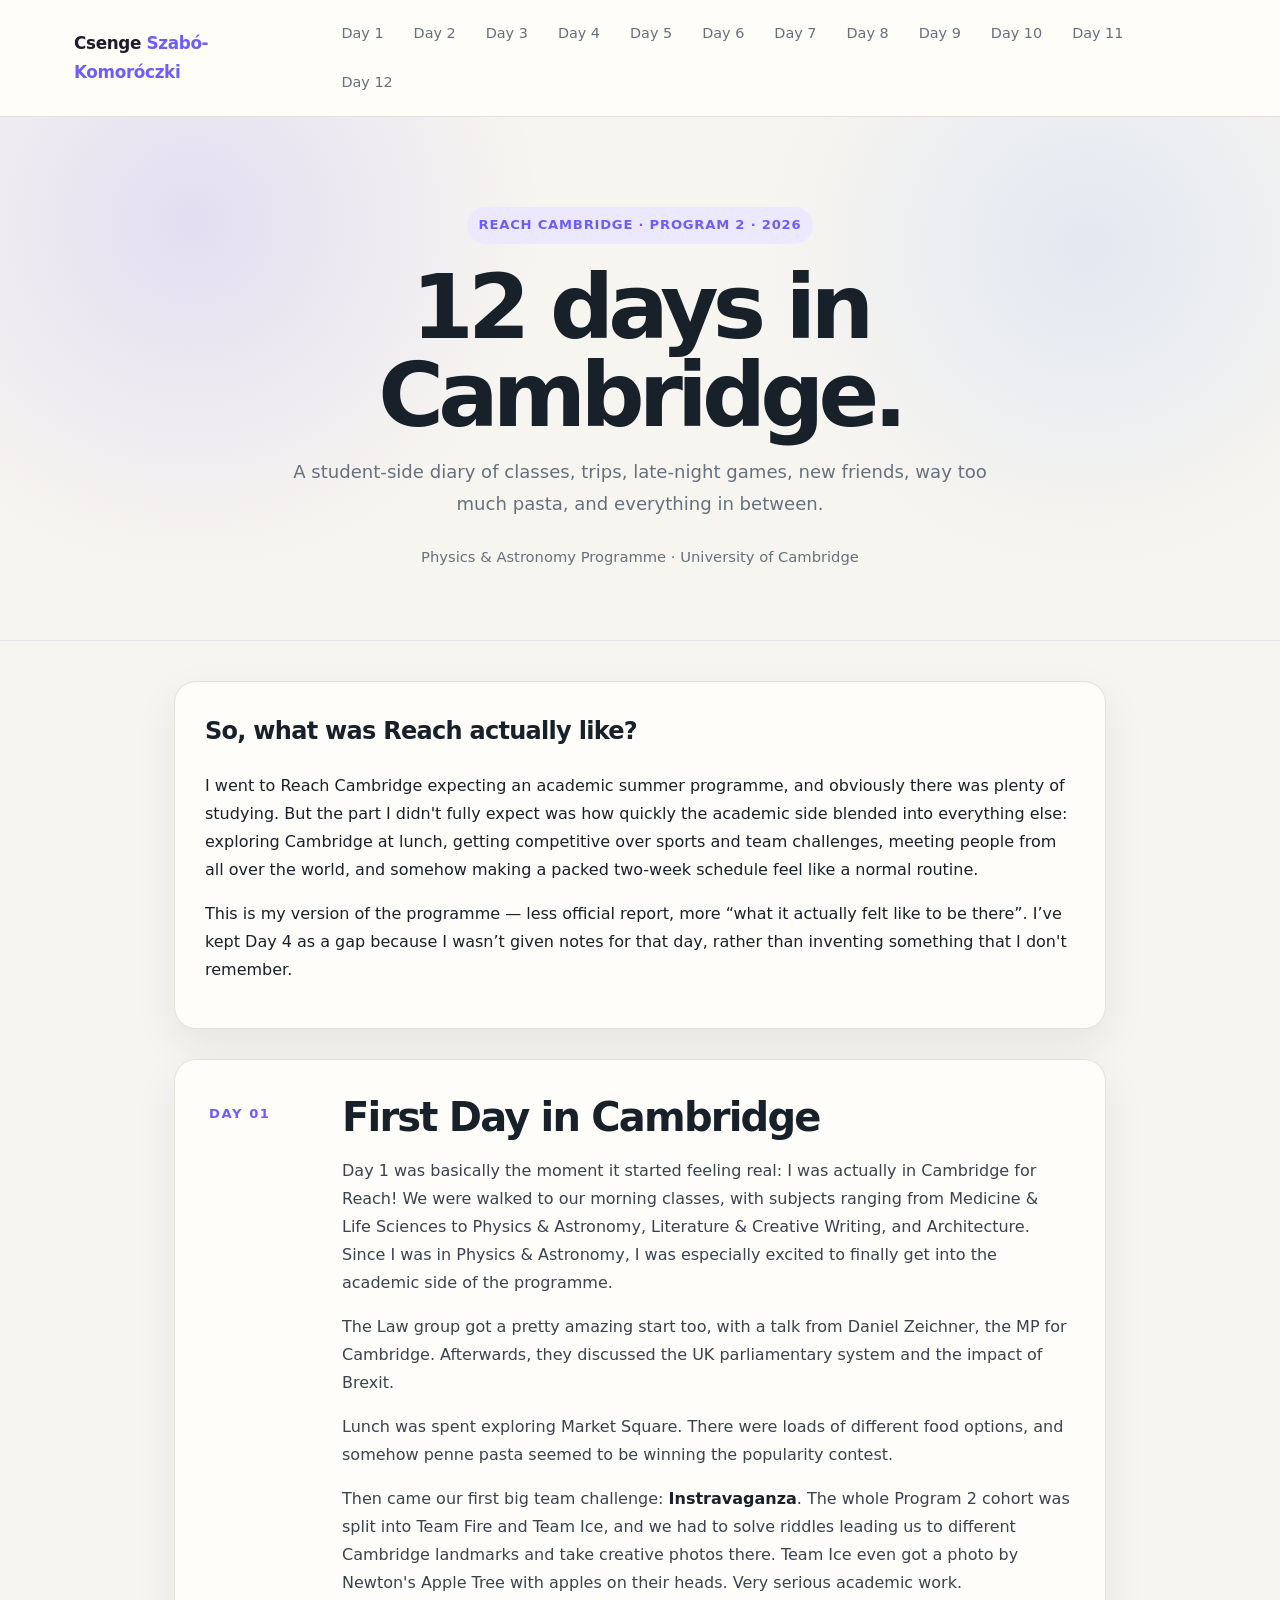
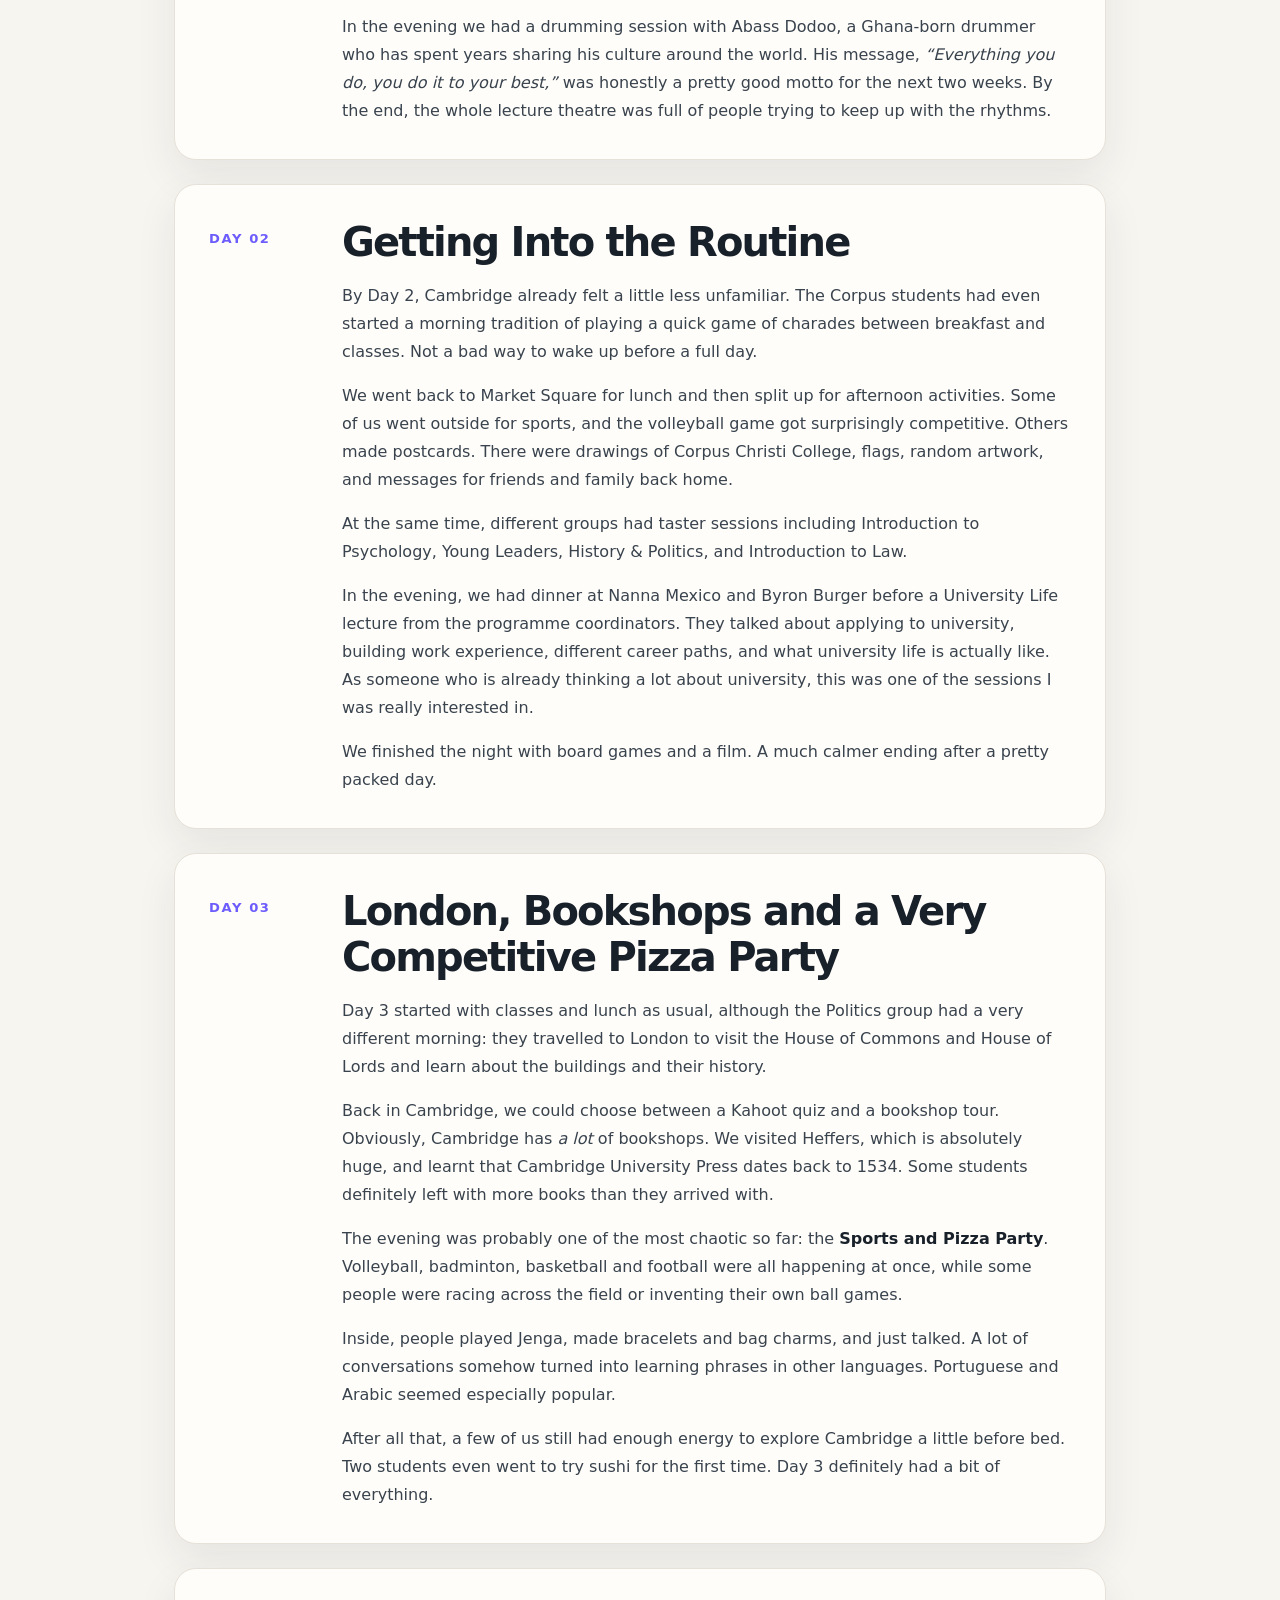
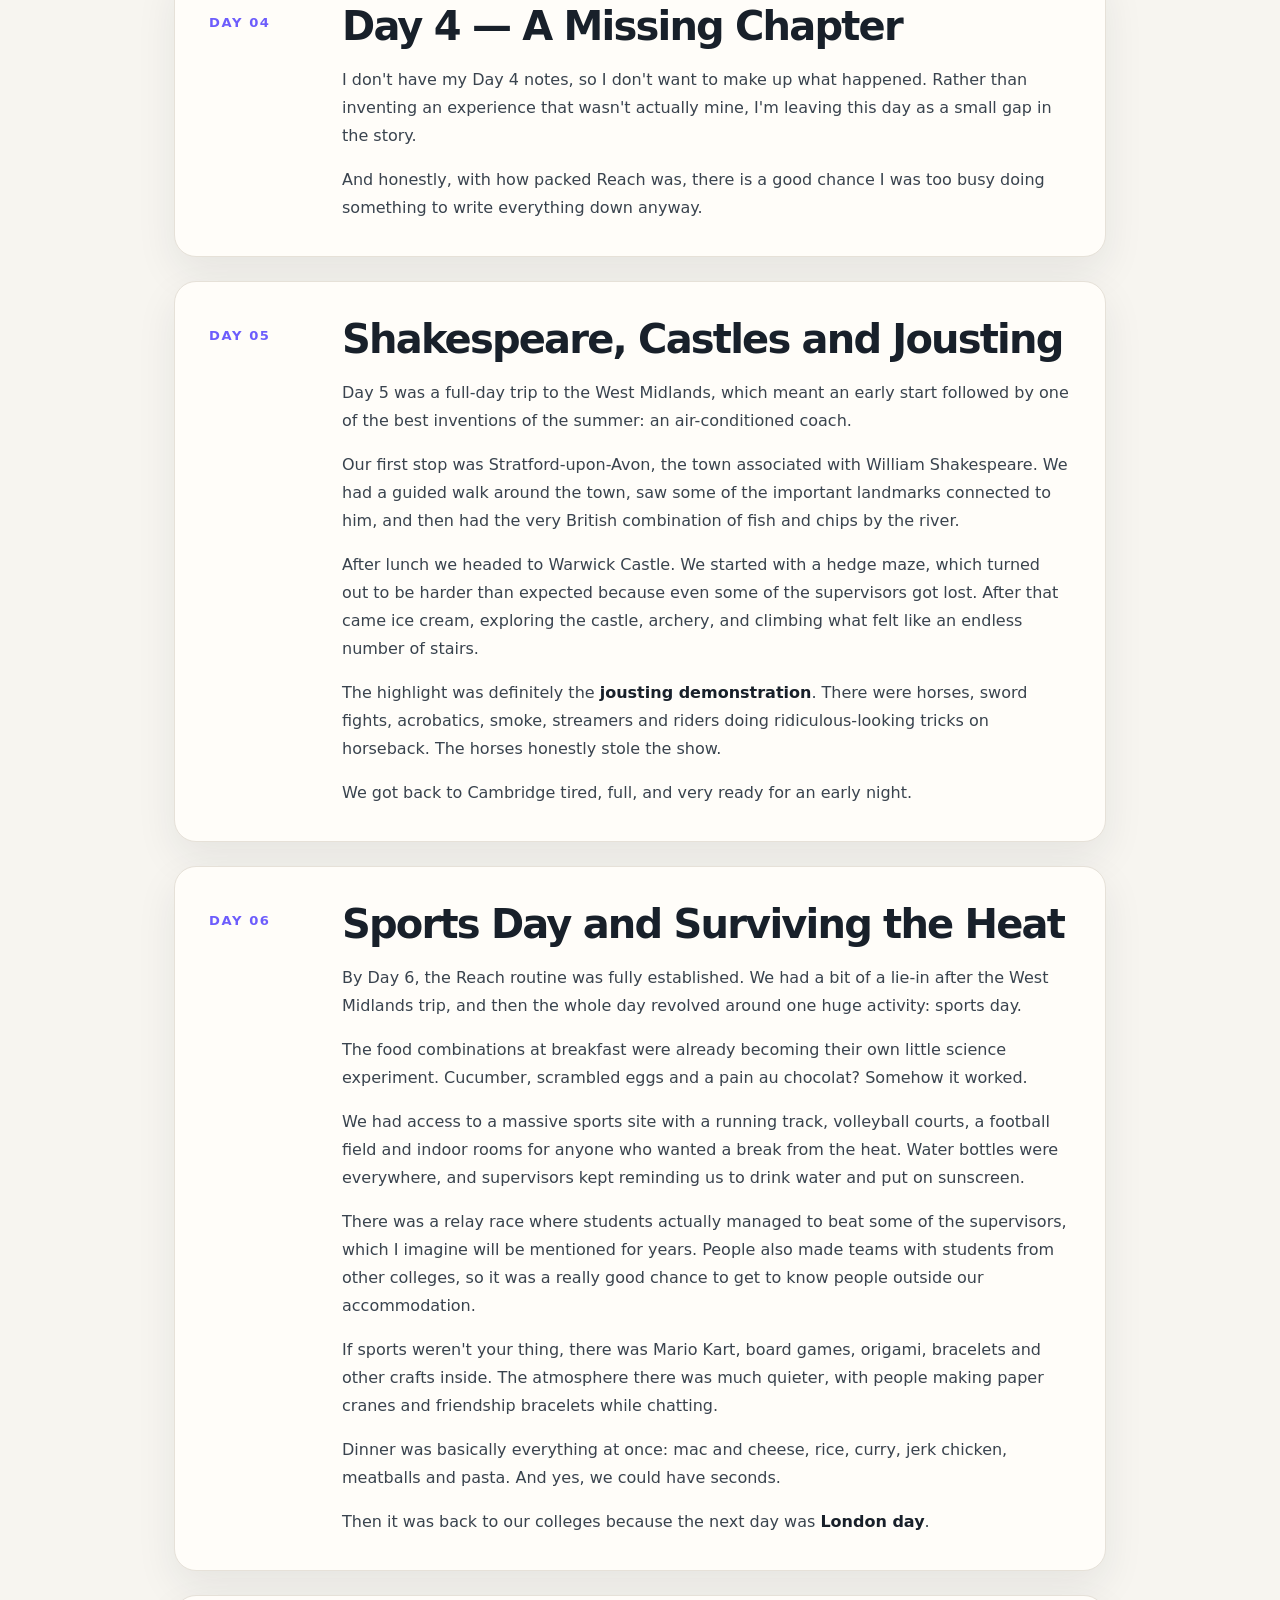
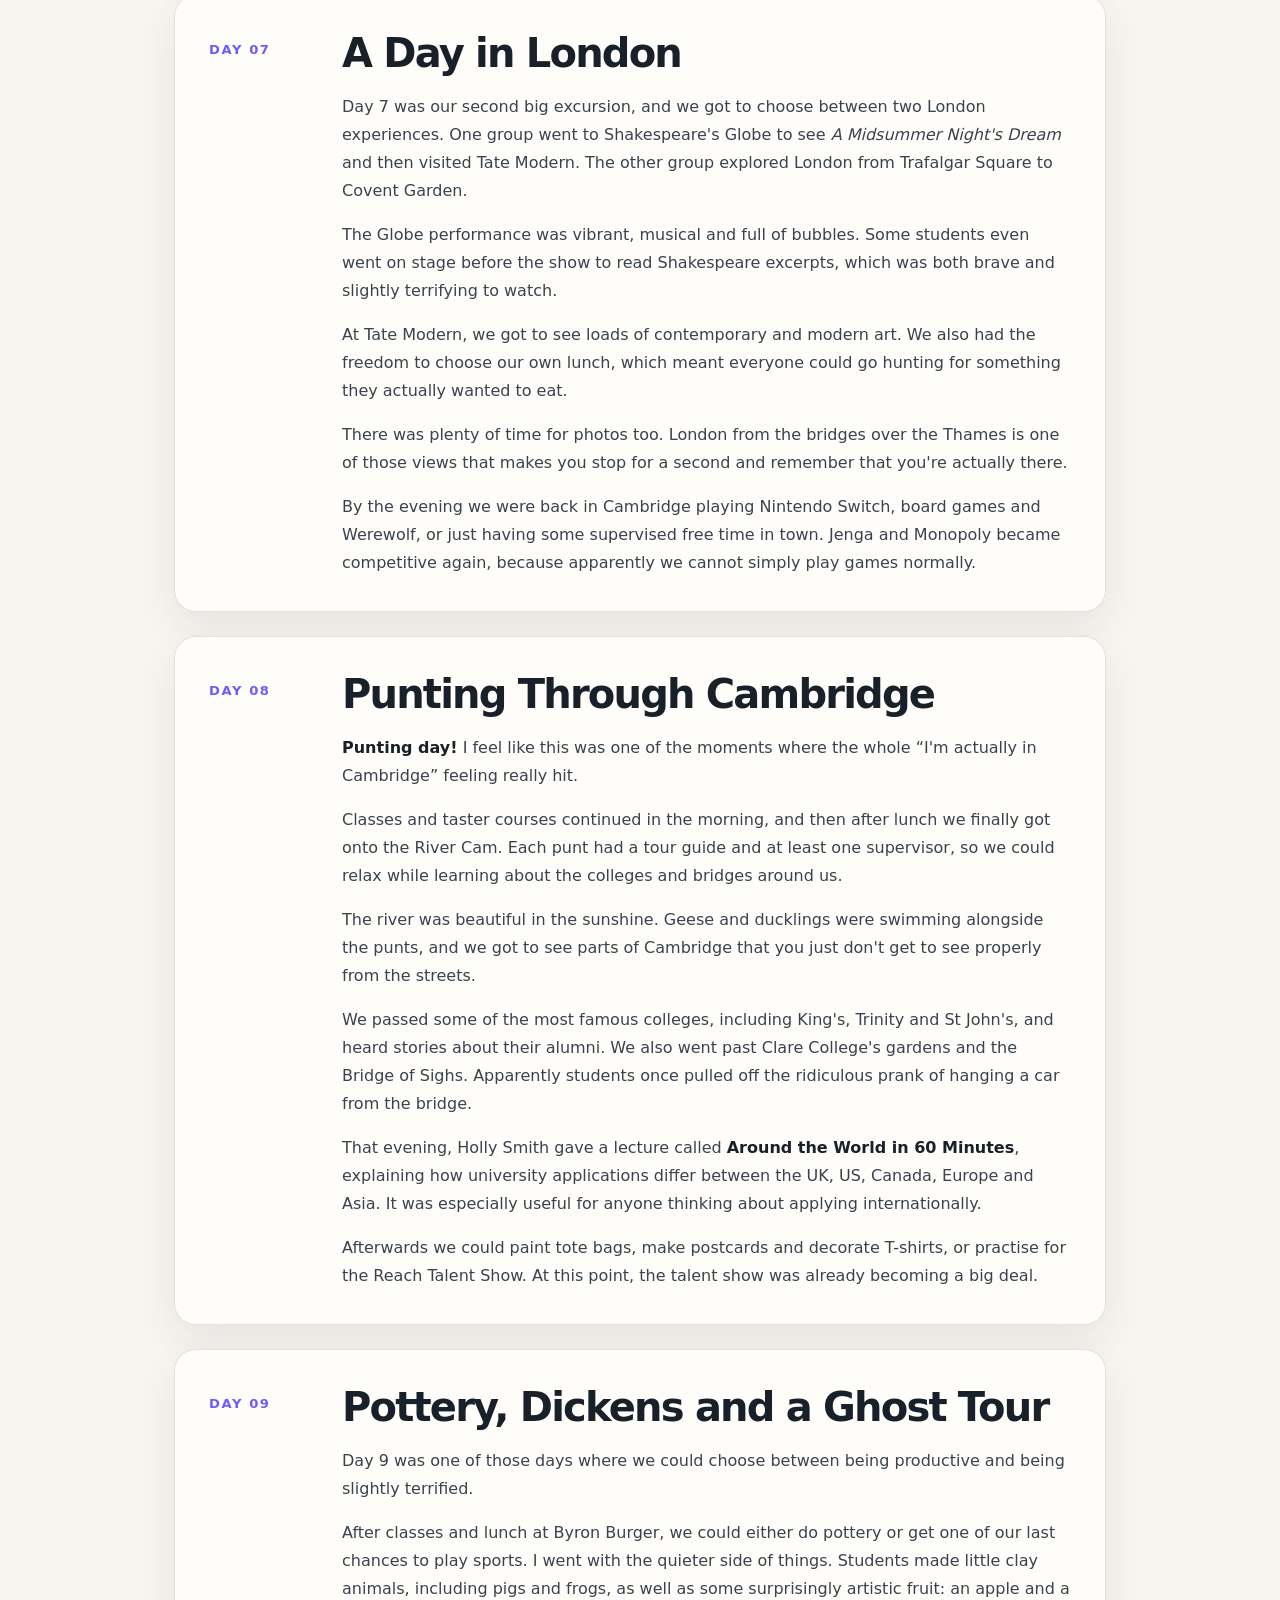
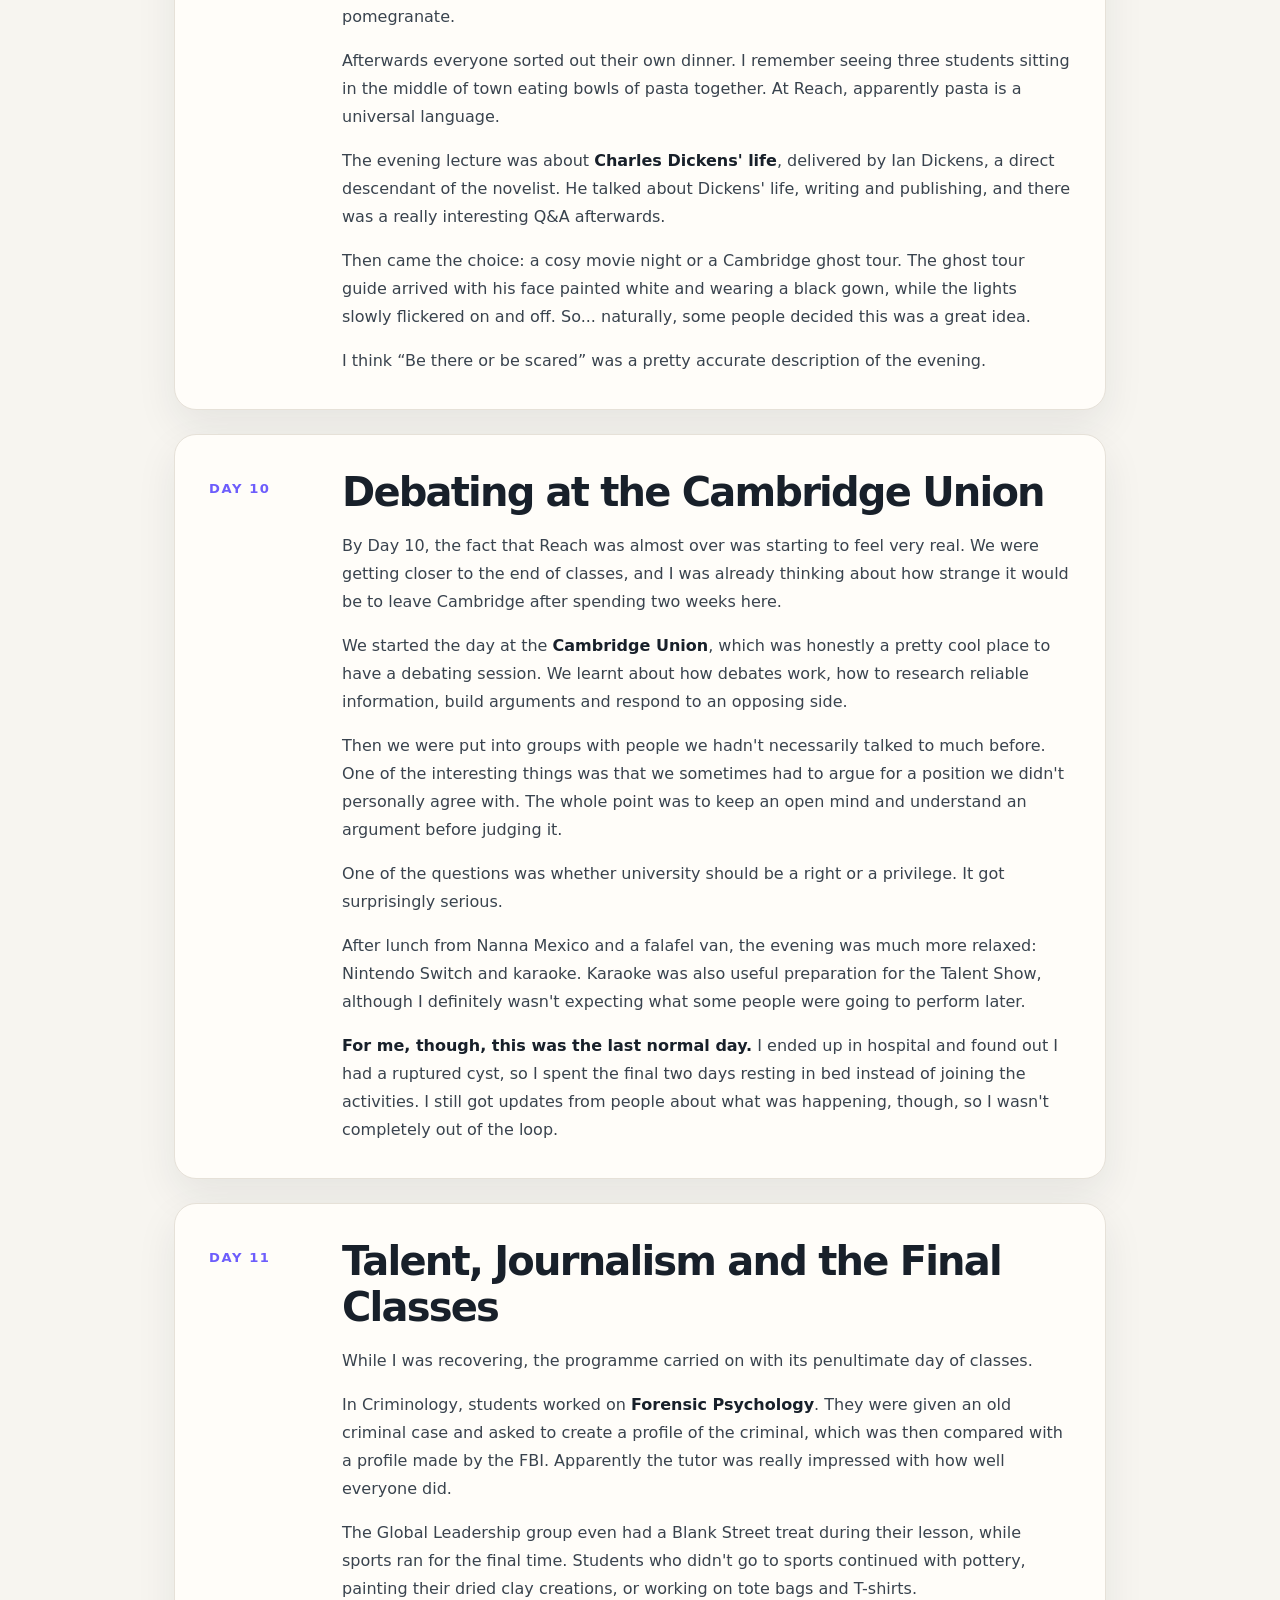
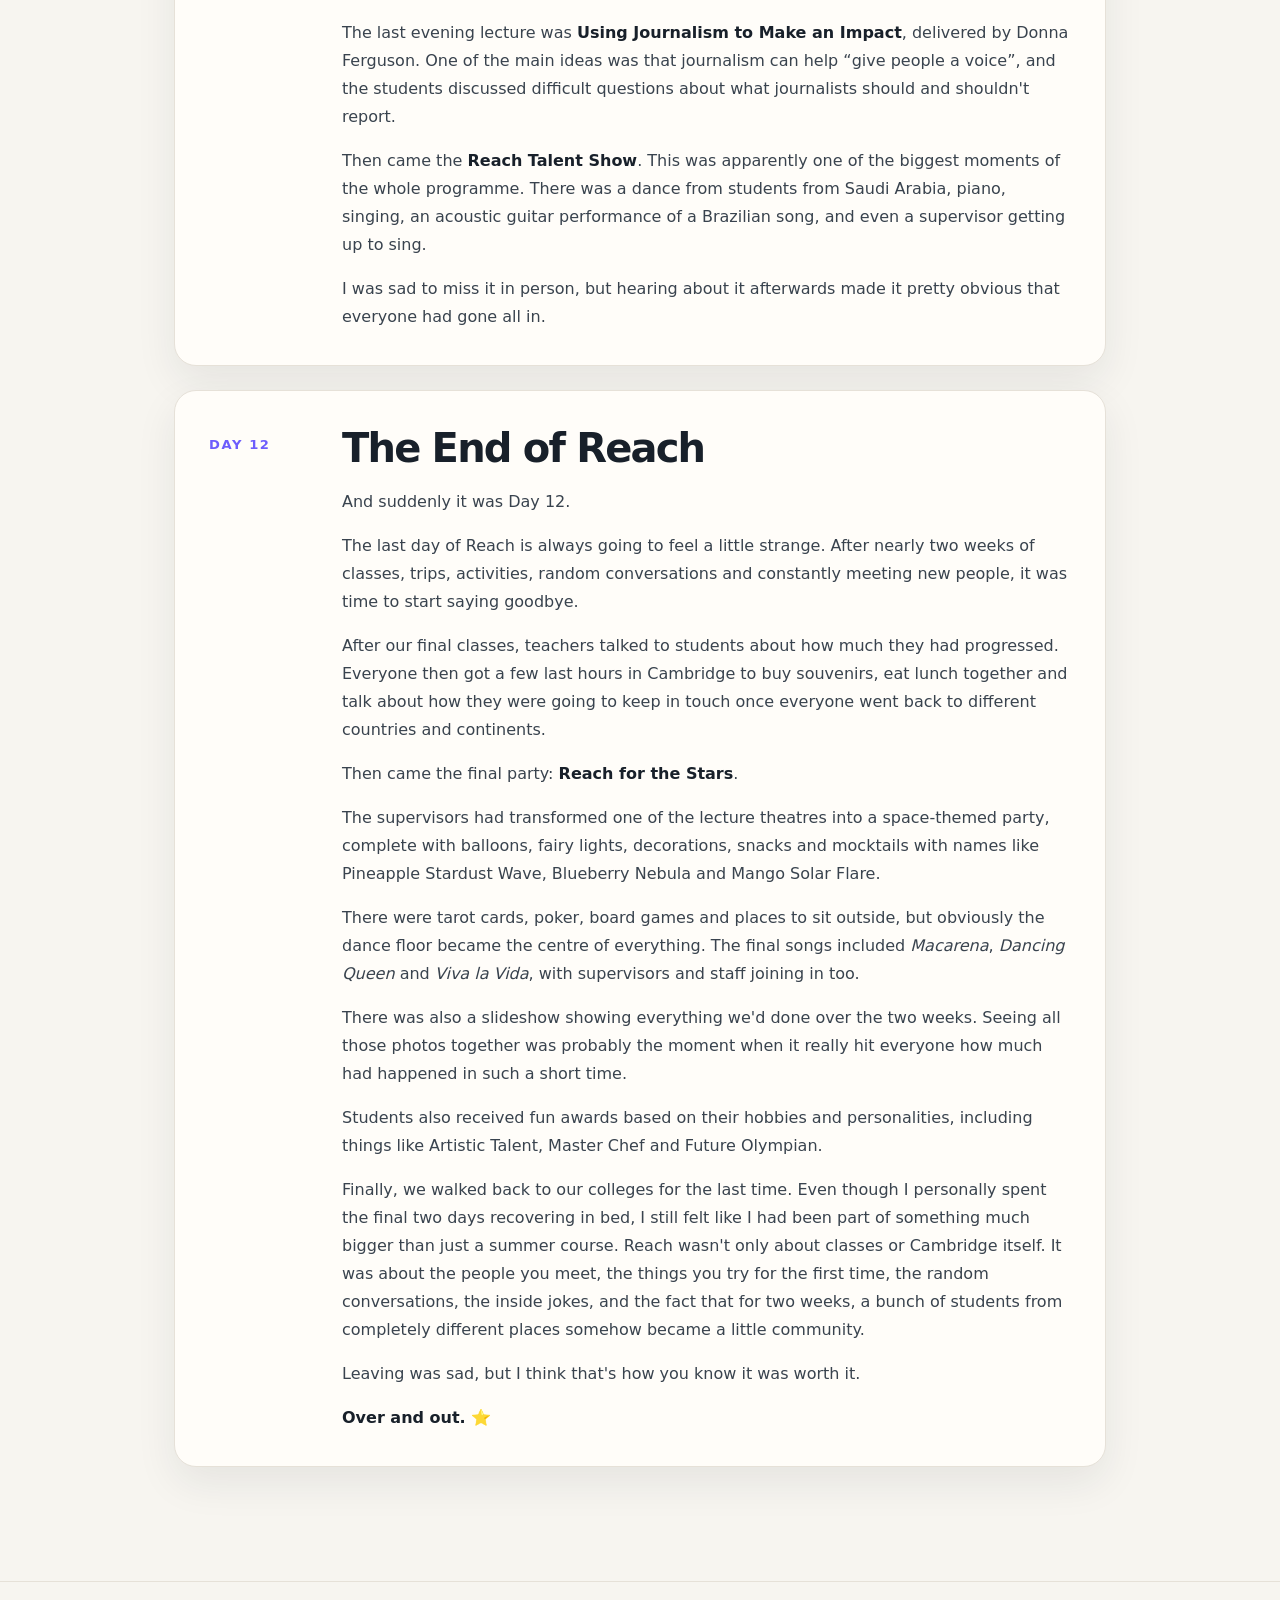
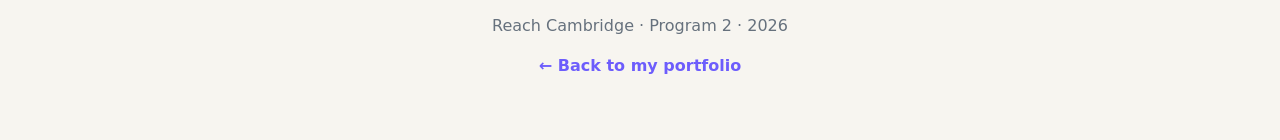
==== blog.html @ 19c4e3ac "Update blog.html" ====
<!DOCTYPE html>
<html lang="en">
<head>
<meta charset="UTF-8">
<meta name="viewport" content="width=device-width, initial-scale=1.0">
<link rel="stylesheet" href="style.css">
<title>Reach Cambridge — My 12 Days in Cambridge</title>
<style>
  :root {
    --bg: #f7f5f0;
    --paper: #fffdf9;
    --ink: #18202a;
    --muted: #66717d;
    --accent: #6d5dfc;
    --accent-soft: #ece9ff;
    --line: #e6e1d8;
    --shadow: 0 16px 40px rgba(30, 35, 45, .08);
  }
  * { box-sizing: border-box; }
  html { scroll-behavior: smooth; }
  body {
    margin: 0;
    background: var(--bg);
    color: var(--ink);
    font-family: Inter, ui-sans-serif, system-ui, -apple-system, BlinkMacSystemFont, "Segoe UI", sans-serif;
    line-height: 1.75;
  }
  a { color: inherit; }
  .nav {
    position: sticky;
    top: 0;
    z-index: 20;
    background: rgba(255,253,249,.92);
    backdrop-filter: blur(12px);
    border-bottom: 1px solid var(--line);
  }
  .nav-inner {
    max-width: 1180px;
    margin: auto;
    padding: 15px 24px;
    display: flex;
    justify-content: space-between;
    align-items: center;
    gap: 20px;
  }
  .brand { text-decoration: none; font-weight: 800; letter-spacing: -.02em; }
  .brand span { color: var(--accent); }
  .nav-links {
    display: flex;
    gap: 12px;
    overflow-x: auto;
    white-space: nowrap;
    scrollbar-width: none;
  }
  .nav-links::-webkit-scrollbar { display:none; }
  .nav-links a {
    text-decoration: none;
    color: var(--muted);
    font-size: .9rem;
    padding: 6px 9px;
    border-radius: 8px;
  }
  .nav-links a:hover { background: var(--accent-soft); color: var(--accent); }
  .hero {
    min-height: 58vh;
    display: grid;
    place-items: center;
    padding: 90px 24px 70px;
    background:
      radial-gradient(circle at 15% 20%, rgba(109,93,252,.15), transparent 30%),
      radial-gradient(circle at 85% 25%, rgba(65,125,255,.11), transparent 28%),
      var(--bg);
  }
  .hero-inner { max-width: 900px; text-align: center; }
  .eyebrow {
    display: inline-block;
    padding: 7px 12px;
    border-radius: 999px;
    background: var(--accent-soft);
    color: var(--accent);
    font-weight: 750;
    font-size: .82rem;
    letter-spacing: .06em;
    text-transform: uppercase;
  }
  h1 {
    margin: 20px 0 16px;
    font-size: clamp(2.8rem, 7vw, 5.7rem);
    line-height: .98;
    letter-spacing: -.065em;
  }
  .hero p {
    max-width: 720px;
    margin: 0 auto;
    color: var(--muted);
    font-size: 1.13rem;
  }
  .hero-meta {
    margin-top: 25px !important;
    font-size: .92rem !important;
  }
  main { max-width: 980px; margin: 0 auto; padding: 40px 24px 90px; }
  .intro {
    background: var(--paper);
    border: 1px solid var(--line);
    border-radius: 22px;
    padding: 28px 30px;
    margin-bottom: 30px;
    box-shadow: var(--shadow);
  }
  .intro h2 { margin-top: 0; letter-spacing: -.03em; }
  .day-card {
    display: grid;
    grid-template-columns: 105px 1fr;
    gap: 28px;
    background: var(--paper);
    border: 1px solid var(--line);
    border-radius: 22px;
    padding: 34px;
    margin: 24px 0;
    box-shadow: var(--shadow);
    scroll-margin-top: 85px;
  }
  .day-number {
    color: var(--accent);
    font-weight: 850;
    font-size: .82rem;
    letter-spacing: .12em;
    padding-top: 9px;
  }
  .day-content h2 {
    margin: 0 0 17px;
    font-size: clamp(1.7rem, 4vw, 2.5rem);
    line-height: 1.15;
    letter-spacing: -.045em;
  }
  .day-content p { margin: 0 0 16px; color: #39434e; }
  .day-content p:last-child { margin-bottom: 0; }
  strong { color: var(--ink); }
  footer {
    text-align: center;
    color: var(--muted);
    padding: 30px 24px 60px;
    border-top: 1px solid var(--line);
  }
  .back {
    display: inline-block;
    margin-top: 12px;
    text-decoration: none;
    color: var(--accent);
    font-weight: 700;
  }
  @media (max-width: 720px) {
    .nav-inner { align-items: flex-start; flex-direction: column; }
    .nav-links { width: 100%; }
    .hero { min-height: 52vh; padding-top: 65px; }
    .day-card { grid-template-columns: 1fr; gap: 6px; padding: 25px; }
    .day-number { padding-top: 0; }
  }
</style>
</head>
<body>
<nav class="nav">
  <div class="nav-inner">
    <a class="brand" href="index.html">Csenge <span>Szabó-Komoróczki</span></a>
    <div class="nav-links"><a href="#day-1">Day 1</a>
<a href="#day-2">Day 2</a>
<a href="#day-3">Day 3</a>
<a href="#day-4">Day 4</a>
<a href="#day-5">Day 5</a>
<a href="#day-6">Day 6</a>
<a href="#day-7">Day 7</a>
<a href="#day-8">Day 8</a>
<a href="#day-9">Day 9</a>
<a href="#day-10">Day 10</a>
<a href="#day-11">Day 11</a>
<a href="#day-12">Day 12</a></div>
  </div>
</nav>

<header class="hero">
  <div class="hero-inner">
    <span class="eyebrow">Reach Cambridge · Program 2 · 2026</span>
    <h1>12 days in Cambridge.</h1>
    <p>A student-side diary of classes, trips, late-night games, new friends, way too much pasta, and everything in between.</p>
    <p class="hero-meta">Physics &amp; Astronomy Programme · University of Cambridge</p>
  </div>
</header>

<main>
  <section class="intro">
    <h2>So, what was Reach actually like?</h2>
    <p>I went to Reach Cambridge expecting an academic summer programme, and obviously there was plenty of studying. But the part I didn't fully expect was how quickly the academic side blended into everything else: exploring Cambridge at lunch, getting competitive over sports and team challenges, meeting people from all over the world, and somehow making a packed two-week schedule feel like a normal routine.</p>
    <p>This is my version of the programme — less official report, more “what it actually felt like to be there”. I’ve kept Day 4 as a gap because I wasn’t given notes for that day, rather than inventing something that I don't remember.</p>
  </section>

  
    <article class="day-card" id="day-1">
      <div class="day-number">DAY 01</div>
      <div class="day-content">
        <h2>First Day in Cambridge</h2>
        
<p>Day 1 was basically the moment it started feeling real: I was actually in Cambridge for Reach! We were walked to our morning classes, with subjects ranging from Medicine &amp; Life Sciences to Physics &amp; Astronomy, Literature &amp; Creative Writing, and Architecture. Since I was in Physics &amp; Astronomy, I was especially excited to finally get into the academic side of the programme.</p>
<p>The Law group got a pretty amazing start too, with a talk from Daniel Zeichner, the MP for Cambridge. Afterwards, they discussed the UK parliamentary system and the impact of Brexit.</p>
<p>Lunch was spent exploring Market Square. There were loads of different food options, and somehow penne pasta seemed to be winning the popularity contest.</p>
<p>Then came our first big team challenge: <strong>Instravaganza</strong>. The whole Program 2 cohort was split into Team Fire and Team Ice, and we had to solve riddles leading us to different Cambridge landmarks and take creative photos there. Team Ice even got a photo by Newton's Apple Tree with apples on their heads. Very serious academic work.</p>
<p>In the evening we had a drumming session with Abass Dodoo, a Ghana-born drummer who has spent years sharing his culture around the world. His message, <em>“Everything you do, you do it to your best,”</em> was honestly a pretty good motto for the next two weeks. By the end, the whole lecture theatre was full of people trying to keep up with the rhythms.</p>

      </div>
    </article>
    <article class="day-card" id="day-2">
      <div class="day-number">DAY 02</div>
      <div class="day-content">
        <h2>Getting Into the Routine</h2>
        
<p>By Day 2, Cambridge already felt a little less unfamiliar. The Corpus students had even started a morning tradition of playing a quick game of charades between breakfast and classes. Not a bad way to wake up before a full day.</p>
<p>We went back to Market Square for lunch and then split up for afternoon activities. Some of us went outside for sports, and the volleyball game got surprisingly competitive. Others made postcards. There were drawings of Corpus Christi College, flags, random artwork, and messages for friends and family back home.</p>
<p>At the same time, different groups had taster sessions including Introduction to Psychology, Young Leaders, History &amp; Politics, and Introduction to Law.</p>
<p>In the evening, we had dinner at Nanna Mexico and Byron Burger before a University Life lecture from the programme coordinators. They talked about applying to university, building work experience, different career paths, and what university life is actually like. As someone who is already thinking a lot about university, this was one of the sessions I was really interested in.</p>
<p>We finished the night with board games and a film. A much calmer ending after a pretty packed day.</p>

      </div>
    </article>
    <article class="day-card" id="day-3">
      <div class="day-number">DAY 03</div>
      <div class="day-content">
        <h2>London, Bookshops and a Very Competitive Pizza Party</h2>
        
<p>Day 3 started with classes and lunch as usual, although the Politics group had a very different morning: they travelled to London to visit the House of Commons and House of Lords and learn about the buildings and their history.</p>
<p>Back in Cambridge, we could choose between a Kahoot quiz and a bookshop tour. Obviously, Cambridge has <em>a lot</em> of bookshops. We visited Heffers, which is absolutely huge, and learnt that Cambridge University Press dates back to 1534. Some students definitely left with more books than they arrived with.</p>
<p>The evening was probably one of the most chaotic so far: the <strong>Sports and Pizza Party</strong>. Volleyball, badminton, basketball and football were all happening at once, while some people were racing across the field or inventing their own ball games.</p>
<p>Inside, people played Jenga, made bracelets and bag charms, and just talked. A lot of conversations somehow turned into learning phrases in other languages. Portuguese and Arabic seemed especially popular.</p>
<p>After all that, a few of us still had enough energy to explore Cambridge a little before bed. Two students even went to try sushi for the first time. Day 3 definitely had a bit of everything.</p>

      </div>
    </article>
    <article class="day-card" id="day-4">
      <div class="day-number">DAY 04</div>
      <div class="day-content">
        <h2>Day 4 — A Missing Chapter</h2>
        
<p>I don't have my Day 4 notes, so I don't want to make up what happened. Rather than inventing an experience that wasn't actually mine, I'm leaving this day as a small gap in the story.</p>
<p>And honestly, with how packed Reach was, there is a good chance I was too busy doing something to write everything down anyway.</p>

      </div>
    </article>
    <article class="day-card" id="day-5">
      <div class="day-number">DAY 05</div>
      <div class="day-content">
        <h2>Shakespeare, Castles and Jousting</h2>
        
<p>Day 5 was a full-day trip to the West Midlands, which meant an early start followed by one of the best inventions of the summer: an air-conditioned coach.</p>
<p>Our first stop was Stratford-upon-Avon, the town associated with William Shakespeare. We had a guided walk around the town, saw some of the important landmarks connected to him, and then had the very British combination of fish and chips by the river.</p>
<p>After lunch we headed to Warwick Castle. We started with a hedge maze, which turned out to be harder than expected because even some of the supervisors got lost. After that came ice cream, exploring the castle, archery, and climbing what felt like an endless number of stairs.</p>
<p>The highlight was definitely the <strong>jousting demonstration</strong>. There were horses, sword fights, acrobatics, smoke, streamers and riders doing ridiculous-looking tricks on horseback. The horses honestly stole the show.</p>
<p>We got back to Cambridge tired, full, and very ready for an early night.</p>

      </div>
    </article>
    <article class="day-card" id="day-6">
      <div class="day-number">DAY 06</div>
      <div class="day-content">
        <h2>Sports Day and Surviving the Heat</h2>
        
<p>By Day 6, the Reach routine was fully established. We had a bit of a lie-in after the West Midlands trip, and then the whole day revolved around one huge activity: sports day.</p>
<p>The food combinations at breakfast were already becoming their own little science experiment. Cucumber, scrambled eggs and a pain au chocolat? Somehow it worked.</p>
<p>We had access to a massive sports site with a running track, volleyball courts, a football field and indoor rooms for anyone who wanted a break from the heat. Water bottles were everywhere, and supervisors kept reminding us to drink water and put on sunscreen.</p>
<p>There was a relay race where students actually managed to beat some of the supervisors, which I imagine will be mentioned for years. People also made teams with students from other colleges, so it was a really good chance to get to know people outside our accommodation.</p>
<p>If sports weren't your thing, there was Mario Kart, board games, origami, bracelets and other crafts inside. The atmosphere there was much quieter, with people making paper cranes and friendship bracelets while chatting.</p>
<p>Dinner was basically everything at once: mac and cheese, rice, curry, jerk chicken, meatballs and pasta. And yes, we could have seconds.</p>
<p>Then it was back to our colleges because the next day was <strong>London day</strong>.</p>

      </div>
    </article>
    <article class="day-card" id="day-7">
      <div class="day-number">DAY 07</div>
      <div class="day-content">
        <h2>A Day in London</h2>
        
<p>Day 7 was our second big excursion, and we got to choose between two London experiences. One group went to Shakespeare's Globe to see <em>A Midsummer Night's Dream</em> and then visited Tate Modern. The other group explored London from Trafalgar Square to Covent Garden.</p>
<p>The Globe performance was vibrant, musical and full of bubbles. Some students even went on stage before the show to read Shakespeare excerpts, which was both brave and slightly terrifying to watch.</p>
<p>At Tate Modern, we got to see loads of contemporary and modern art. We also had the freedom to choose our own lunch, which meant everyone could go hunting for something they actually wanted to eat.</p>
<p>There was plenty of time for photos too. London from the bridges over the Thames is one of those views that makes you stop for a second and remember that you're actually there.</p>
<p>By the evening we were back in Cambridge playing Nintendo Switch, board games and Werewolf, or just having some supervised free time in town. Jenga and Monopoly became competitive again, because apparently we cannot simply play games normally.</p>

      </div>
    </article>
    <article class="day-card" id="day-8">
      <div class="day-number">DAY 08</div>
      <div class="day-content">
        <h2>Punting Through Cambridge</h2>
        
<p><strong>Punting day!</strong> I feel like this was one of the moments where the whole “I'm actually in Cambridge” feeling really hit.</p>
<p>Classes and taster courses continued in the morning, and then after lunch we finally got onto the River Cam. Each punt had a tour guide and at least one supervisor, so we could relax while learning about the colleges and bridges around us.</p>
<p>The river was beautiful in the sunshine. Geese and ducklings were swimming alongside the punts, and we got to see parts of Cambridge that you just don't get to see properly from the streets.</p>
<p>We passed some of the most famous colleges, including King's, Trinity and St John's, and heard stories about their alumni. We also went past Clare College's gardens and the Bridge of Sighs. Apparently students once pulled off the ridiculous prank of hanging a car from the bridge.</p>
<p>That evening, Holly Smith gave a lecture called <strong>Around the World in 60 Minutes</strong>, explaining how university applications differ between the UK, US, Canada, Europe and Asia. It was especially useful for anyone thinking about applying internationally.</p>
<p>Afterwards we could paint tote bags, make postcards and decorate T-shirts, or practise for the Reach Talent Show. At this point, the talent show was already becoming a big deal.</p>

      </div>
    </article>
    <article class="day-card" id="day-9">
      <div class="day-number">DAY 09</div>
      <div class="day-content">
        <h2>Pottery, Dickens and a Ghost Tour</h2>
        
<p>Day 9 was one of those days where we could choose between being productive and being slightly terrified.</p>
<p>After classes and lunch at Byron Burger, we could either do pottery or get one of our last chances to play sports. I went with the quieter side of things. Students made little clay animals, including pigs and frogs, as well as some surprisingly artistic fruit: an apple and a pomegranate.</p>
<p>Afterwards everyone sorted out their own dinner. I remember seeing three students sitting in the middle of town eating bowls of pasta together. At Reach, apparently pasta is a universal language.</p>
<p>The evening lecture was about <strong>Charles Dickens' life</strong>, delivered by Ian Dickens, a direct descendant of the novelist. He talked about Dickens' life, writing and publishing, and there was a really interesting Q&amp;A afterwards.</p>
<p>Then came the choice: a cosy movie night or a Cambridge ghost tour. The ghost tour guide arrived with his face painted white and wearing a black gown, while the lights slowly flickered on and off. So... naturally, some people decided this was a great idea.</p>
<p>I think “Be there or be scared” was a pretty accurate description of the evening.</p>

      </div>
    </article>
    <article class="day-card" id="day-10">
      <div class="day-number">DAY 10</div>
      <div class="day-content">
        <h2>Debating at the Cambridge Union</h2>
        
<p>By Day 10, the fact that Reach was almost over was starting to feel very real. We were getting closer to the end of classes, and I was already thinking about how strange it would be to leave Cambridge after spending two weeks here.</p>
<p>We started the day at the <strong>Cambridge Union</strong>, which was honestly a pretty cool place to have a debating session. We learnt about how debates work, how to research reliable information, build arguments and respond to an opposing side.</p>
<p>Then we were put into groups with people we hadn't necessarily talked to much before. One of the interesting things was that we sometimes had to argue for a position we didn't personally agree with. The whole point was to keep an open mind and understand an argument before judging it.</p>
<p>One of the questions was whether university should be a right or a privilege. It got surprisingly serious.</p>
<p>After lunch from Nanna Mexico and a falafel van, the evening was much more relaxed: Nintendo Switch and karaoke. Karaoke was also useful preparation for the Talent Show, although I definitely wasn't expecting what some people were going to perform later.</p>
<p><strong>For me, though, this was the last normal day.</strong> I ended up in hospital and found out I had a ruptured cyst, so I spent the final two days resting in bed instead of joining the activities. I still got updates from people about what was happening, though, so I wasn't completely out of the loop.</p>

      </div>
    </article>
    <article class="day-card" id="day-11">
      <div class="day-number">DAY 11</div>
      <div class="day-content">
        <h2>Talent, Journalism and the Final Classes</h2>
        
<p>While I was recovering, the programme carried on with its penultimate day of classes.</p>
<p>In Criminology, students worked on <strong>Forensic Psychology</strong>. They were given an old criminal case and asked to create a profile of the criminal, which was then compared with a profile made by the FBI. Apparently the tutor was really impressed with how well everyone did.</p>
<p>The Global Leadership group even had a Blank Street treat during their lesson, while sports ran for the final time. Students who didn't go to sports continued with pottery, painting their dried clay creations, or working on tote bags and T-shirts.</p>
<p>The last evening lecture was <strong>Using Journalism to Make an Impact</strong>, delivered by Donna Ferguson. One of the main ideas was that journalism can help “give people a voice”, and the students discussed difficult questions about what journalists should and shouldn't report.</p>
<p>Then came the <strong>Reach Talent Show</strong>. This was apparently one of the biggest moments of the whole programme. There was a dance from students from Saudi Arabia, piano, singing, an acoustic guitar performance of a Brazilian song, and even a supervisor getting up to sing.</p>
<p>I was sad to miss it in person, but hearing about it afterwards made it pretty obvious that everyone had gone all in.</p>

      </div>
    </article>
    <article class="day-card" id="day-12">
      <div class="day-number">DAY 12</div>
      <div class="day-content">
        <h2>The End of Reach</h2>
        
<p>And suddenly it was Day 12.</p>
<p>The last day of Reach is always going to feel a little strange. After nearly two weeks of classes, trips, activities, random conversations and constantly meeting new people, it was time to start saying goodbye.</p>
<p>After our final classes, teachers talked to students about how much they had progressed. Everyone then got a few last hours in Cambridge to buy souvenirs, eat lunch together and talk about how they were going to keep in touch once everyone went back to different countries and continents.</p>
<p>Then came the final party: <strong>Reach for the Stars</strong>.</p>
<p>The supervisors had transformed one of the lecture theatres into a space-themed party, complete with balloons, fairy lights, decorations, snacks and mocktails with names like Pineapple Stardust Wave, Blueberry Nebula and Mango Solar Flare.</p>
<p>There were tarot cards, poker, board games and places to sit outside, but obviously the dance floor became the centre of everything. The final songs included <em>Macarena</em>, <em>Dancing Queen</em> and <em>Viva la Vida</em>, with supervisors and staff joining in too.</p>
<p>There was also a slideshow showing everything we'd done over the two weeks. Seeing all those photos together was probably the moment when it really hit everyone how much had happened in such a short time.</p>
<p>Students also received fun awards based on their hobbies and personalities, including things like Artistic Talent, Master Chef and Future Olympian.</p>
<p>Finally, we walked back to our colleges for the last time. Even though I personally spent the final two days recovering in bed, I still felt like I had been part of something much bigger than just a summer course. Reach wasn't only about classes or Cambridge itself. It was about the people you meet, the things you try for the first time, the random conversations, the inside jokes, and the fact that for two weeks, a bunch of students from completely different places somehow became a little community.</p>
<p>Leaving was sad, but I think that's how you know it was worth it.</p>
<p><strong>Over and out. ⭐</strong></p>

      </div>
    </article>
</main>

<footer>
  <div>Reach Cambridge · Program 2 · 2026</div>
  <a class="back" href="index.html">← Back to my portfolio</a>
</footer>
</body>
</html>
---- style.css ----
:root {
  --primary: #a880db;
  --primary-dark: #8e5ed1;
  --primary-light: #d6c0f2;
  --accent: #6ee7d8;
  --accent-dark: #38bfae;
  --bg: #faf8fd;
  --surface: #ffffff;
  --border: #e8e1f3;
  --text: #1f1b2d;
  --text-muted: #635a76;
  --maxw: 1100px;
  --radius: 18px;
  --shadow: 0 10px 30px rgba(142, 94, 209, 0.08);
  --shadow-hover: 0 16px 40px rgba(142, 94, 209, 0.16);
}
* { box-sizing: border-box; }
body {
  margin: 0;
  background: var(--bg);
  color: var(--text);
  font-family: 'Inter', 'Segoe UI', system-ui, -apple-system, sans-serif;
  line-height: 1.6;
  -webkit-font-smoothing: antialiased;
}
/* Navbar */
.nav { position: sticky; top: 0; z-index: 50; background: rgba(250,248,253,0.85); backdrop-filter: blur(12px); border-bottom: 1px solid var(--border); }
.nav-inner { max-width: var(--maxw); margin: 0 auto; padding: 1rem 1.5rem; display: flex; align-items: center; justify-content: space-between; gap: 1rem; }
.brand { font-weight: 700; font-size: 1.05rem; color: var(--text); text-decoration: none; letter-spacing: -0.01em; }
.brand span { color: var(--primary-dark); }
.nav-links { display: flex; gap: 0.35rem; flex-wrap: wrap; }
.nav-link { color: var(--text-muted); text-decoration: none; font-size: 0.92rem; font-weight: 500; padding: 0.4rem 0.75rem; border-radius: 999px; transition: all 0.2s ease; }
.nav-link:hover { color: var(--primary-dark); background: var(--primary-light); }
/* Layout */
.container { max-width: var(--maxw); margin: 0 auto; padding: 0 1.5rem; }
.section { padding: 4.5rem 0; }
.section-heading { font-size: clamp(1.6rem, 3vw, 2.1rem); font-weight: 700; letter-spacing: -0.02em; margin: 0 0 0.5rem; color: var(--text); }
.section-heading::after { content: ''; display: block; width: 54px; height: 4px; margin-top: 0.75rem; border-radius: 999px; background: linear-gradient(90deg, var(--primary), var(--accent)); }
.section-intro { color: var(--text-muted); max-width: 60ch; margin: 0.75rem 0 2.5rem; font-size: 1.02rem; }
/* Hero */
.hero { position: relative; overflow: hidden; background: radial-gradient(900px 500px at 85% -10%, var(--primary-light), transparent 60%), radial-gradient(700px 400px at 0% 20%, rgba(110,231,216,0.25), transparent 55%), var(--bg); padding: 6rem 0 5rem; border-bottom: 1px solid var(--border); }
.hero-inner { max-width: var(--maxw); margin: 0 auto; padding: 0 1.5rem; }
.hero-badge { display: inline-flex; align-items: center; gap: 0.5rem; background: var(--surface); border: 1px solid var(--border); color: var(--primary-dark); font-size: 0.85rem; font-weight: 600; padding: 0.4rem 0.9rem; border-radius: 999px; box-shadow: var(--shadow); }
.hero-badge::before { content: ''; width: 8px; height: 8px; border-radius: 50%; background: var(--accent-dark); }
.hero-name { font-size: clamp(2.2rem, 6vw, 3.8rem); font-weight: 800; letter-spacing: -0.03em; line-height: 1.05; margin: 1.5rem 0 0.5rem; background: linear-gradient(120deg, var(--text) 30%, var(--primary-dark)); -webkit-background-clip: text; background-clip: text; -webkit-text-fill-color: transparent; }
.hero-role { font-size: clamp(1rem, 2.2vw, 1.25rem); font-weight: 600; color: var(--primary-dark); margin: 0 0 1rem; }
.hero-tagline { font-size: clamp(1.05rem, 2.2vw, 1.3rem); color: var(--text-muted); max-width: 56ch; margin: 0 0 2rem; }
.hero-actions { display: flex; gap: 0.9rem; flex-wrap: wrap; }
.btn { display: inline-flex; align-items: center; gap: 0.5rem; font-size: 0.95rem; font-weight: 600; text-decoration: none; padding: 0.75rem 1.4rem; border-radius: 999px; transition: all 0.2s ease; cursor: pointer; border: 1px solid transparent; }
.btn-primary { background: var(--primary); color: #fff; box-shadow: var(--shadow); }
.btn-primary:hover { background: var(--primary-dark); box-shadow: var(--shadow-hover); transform: translateY(-2px); }
.btn-ghost { background: var(--surface); color: var(--primary-dark); border-color: var(--border); }
.btn-ghost:hover { border-color: var(--primary); transform: translateY(-2px); }
/* About */
.about-grid { display: grid; grid-template-columns: 1fr; gap: 1.5rem; }
.about-text p { margin: 0 0 1.1rem; font-size: 1.05rem; color: var(--text); }
.about-text p:first-child { font-size: 1.2rem; }
.about-tags { display: flex; flex-wrap: wrap; gap: 0.6rem; margin-top: 1.5rem; }
.tag { font-size: 0.85rem; font-weight: 600; color: var(--primary-dark); background: var(--primary-light); padding: 0.4rem 0.85rem; border-radius: 999px; }
/* Cards */
.alt-bg { background: linear-gradient(180deg, var(--surface), var(--bg)); border-top: 1px solid var(--border); border-bottom: 1px solid var(--border); }
.card-grid { display: grid; grid-template-columns: repeat(auto-fit, minmax(300px, 1fr)); gap: 1.4rem; }
.card { background: var(--surface); border: 1px solid var(--border); border-radius: var(--radius); padding: 1.6rem; box-shadow: var(--shadow); transition: transform 0.2s ease, box-shadow 0.2s ease, border-color 0.2s ease; }
.card:hover { transform: translateY(-4px); box-shadow: var(--shadow-hover); border-color: var(--primary-light); }
.card-title { font-size: 1.15rem; font-weight: 700; margin: 0 0 0.25rem; color: var(--text); }
.card-subtitle { font-size: 0.9rem; font-weight: 600; color: var(--primary-dark); margin: 0 0 1rem; }
.card-points { margin: 0; padding: 0; list-style: none; display: flex; flex-direction: column; gap: 0.6rem; }
.card-points li { position: relative; padding-left: 1.4rem; color: var(--text-muted); font-size: 0.95rem; }
.card-points li::before { content: ''; position: absolute; left: 0; top: 0.55em; width: 7px; height: 7px; border-radius: 50%; background: var(--accent-dark); }
/* Contact */
.contact-card { background: linear-gradient(135deg, var(--primary), var(--primary-dark)); border-radius: var(--radius); padding: 3rem 2rem; color: #fff; text-align: center; box-shadow: var(--shadow-hover); }
.contact-card h2 { font-size: clamp(1.6rem, 3vw, 2.2rem); margin: 0 0 0.75rem; font-weight: 800; letter-spacing: -0.02em; }
.contact-card p { max-width: 55ch; margin: 0 auto 1.75rem; color: rgba(255,255,255,0.9); font-size: 1.05rem; }
.contact-actions { display: flex; gap: 0.9rem; flex-wrap: wrap; justify-content: center; }
.contact-btn { display: inline-flex; align-items: center; gap: 0.5rem; background: #fff; color: var(--primary-dark); text-decoration: none; font-weight: 600; padding: 0.8rem 1.5rem; border-radius: 999px; transition: all 0.2s ease; }
.contact-btn:hover { background: var(--accent); color: var(--text); transform: translateY(-2px); }
.contact-meta { margin-top: 1.75rem; font-size: 0.9rem; color: rgba(255,255,255,0.8); }
/* Footer */
.footer { padding: 2.5rem 1.5rem; text-align: center; color: var(--text-muted); font-size: 0.9rem; }
/* Responsive */
@media (min-width: 900px) {
  .about-grid { grid-template-columns: 1.5fr 1fr; align-items: start; gap: 3rem; }
}
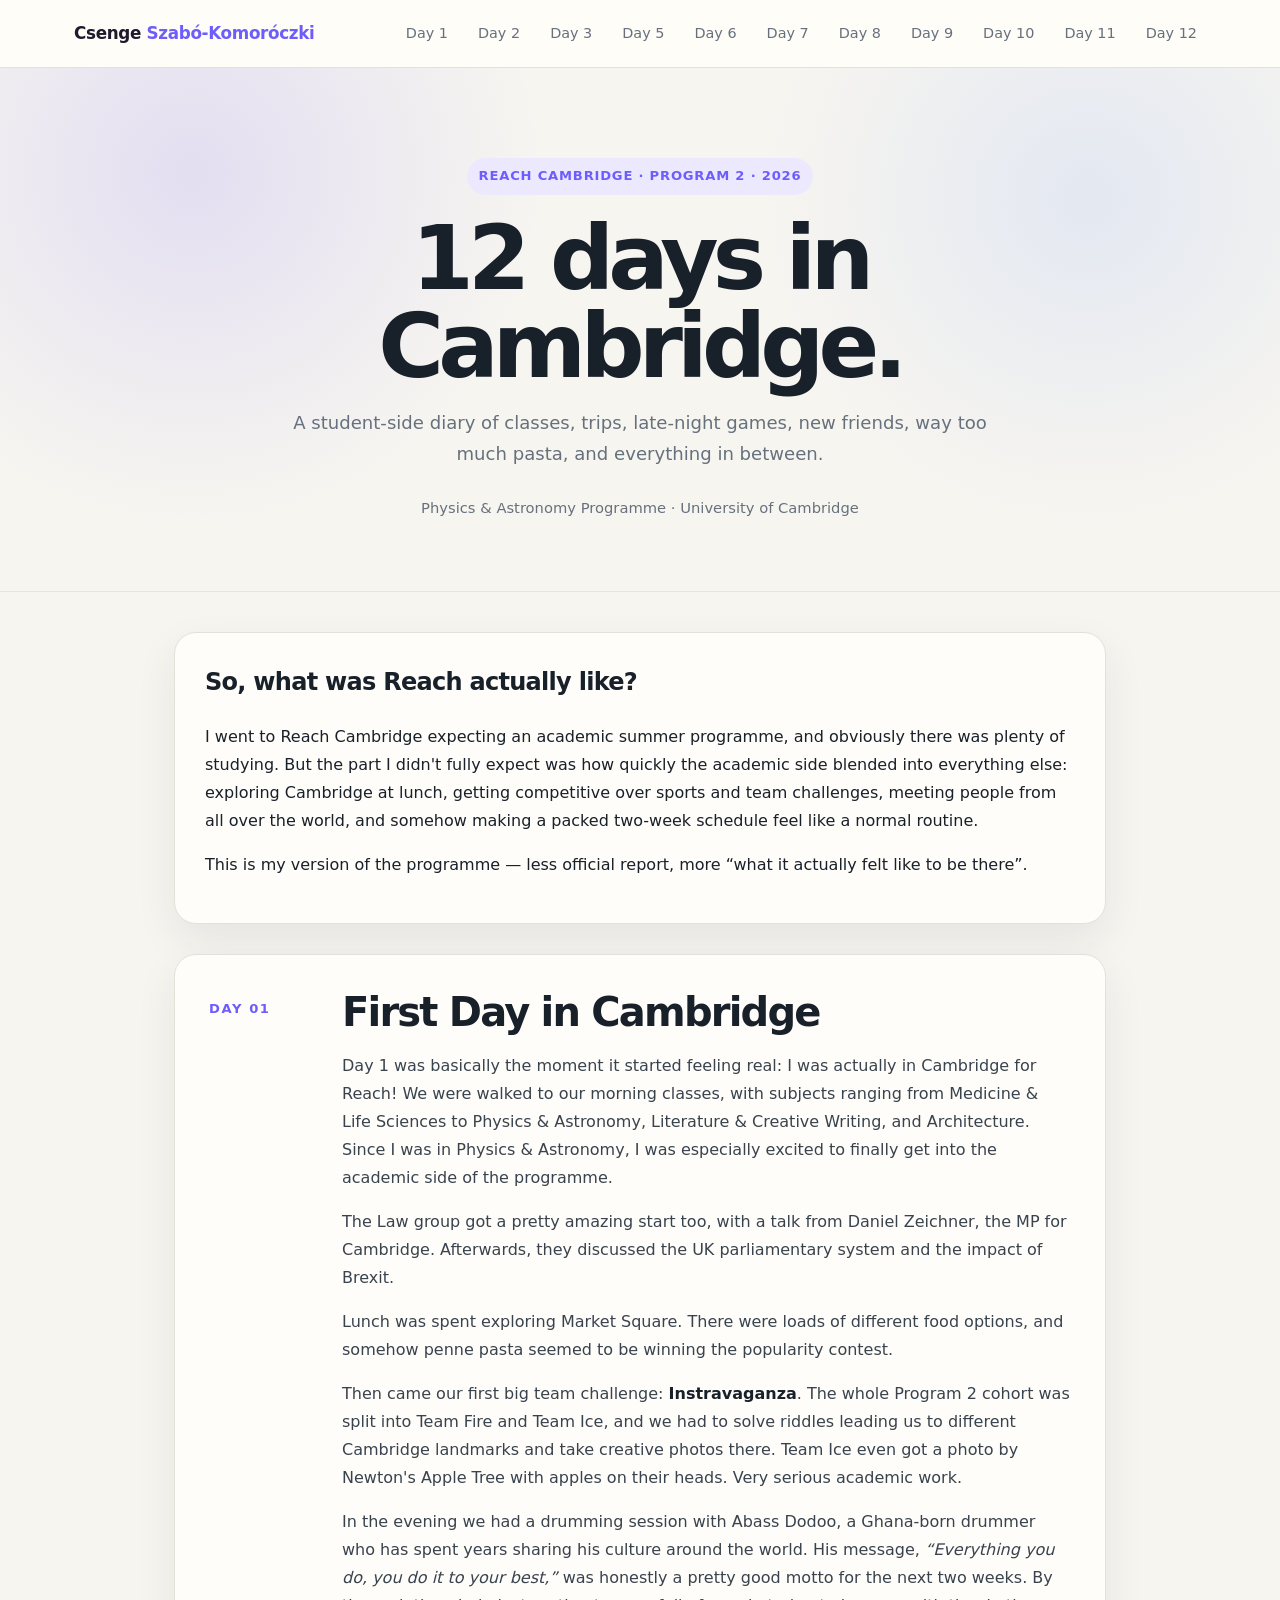
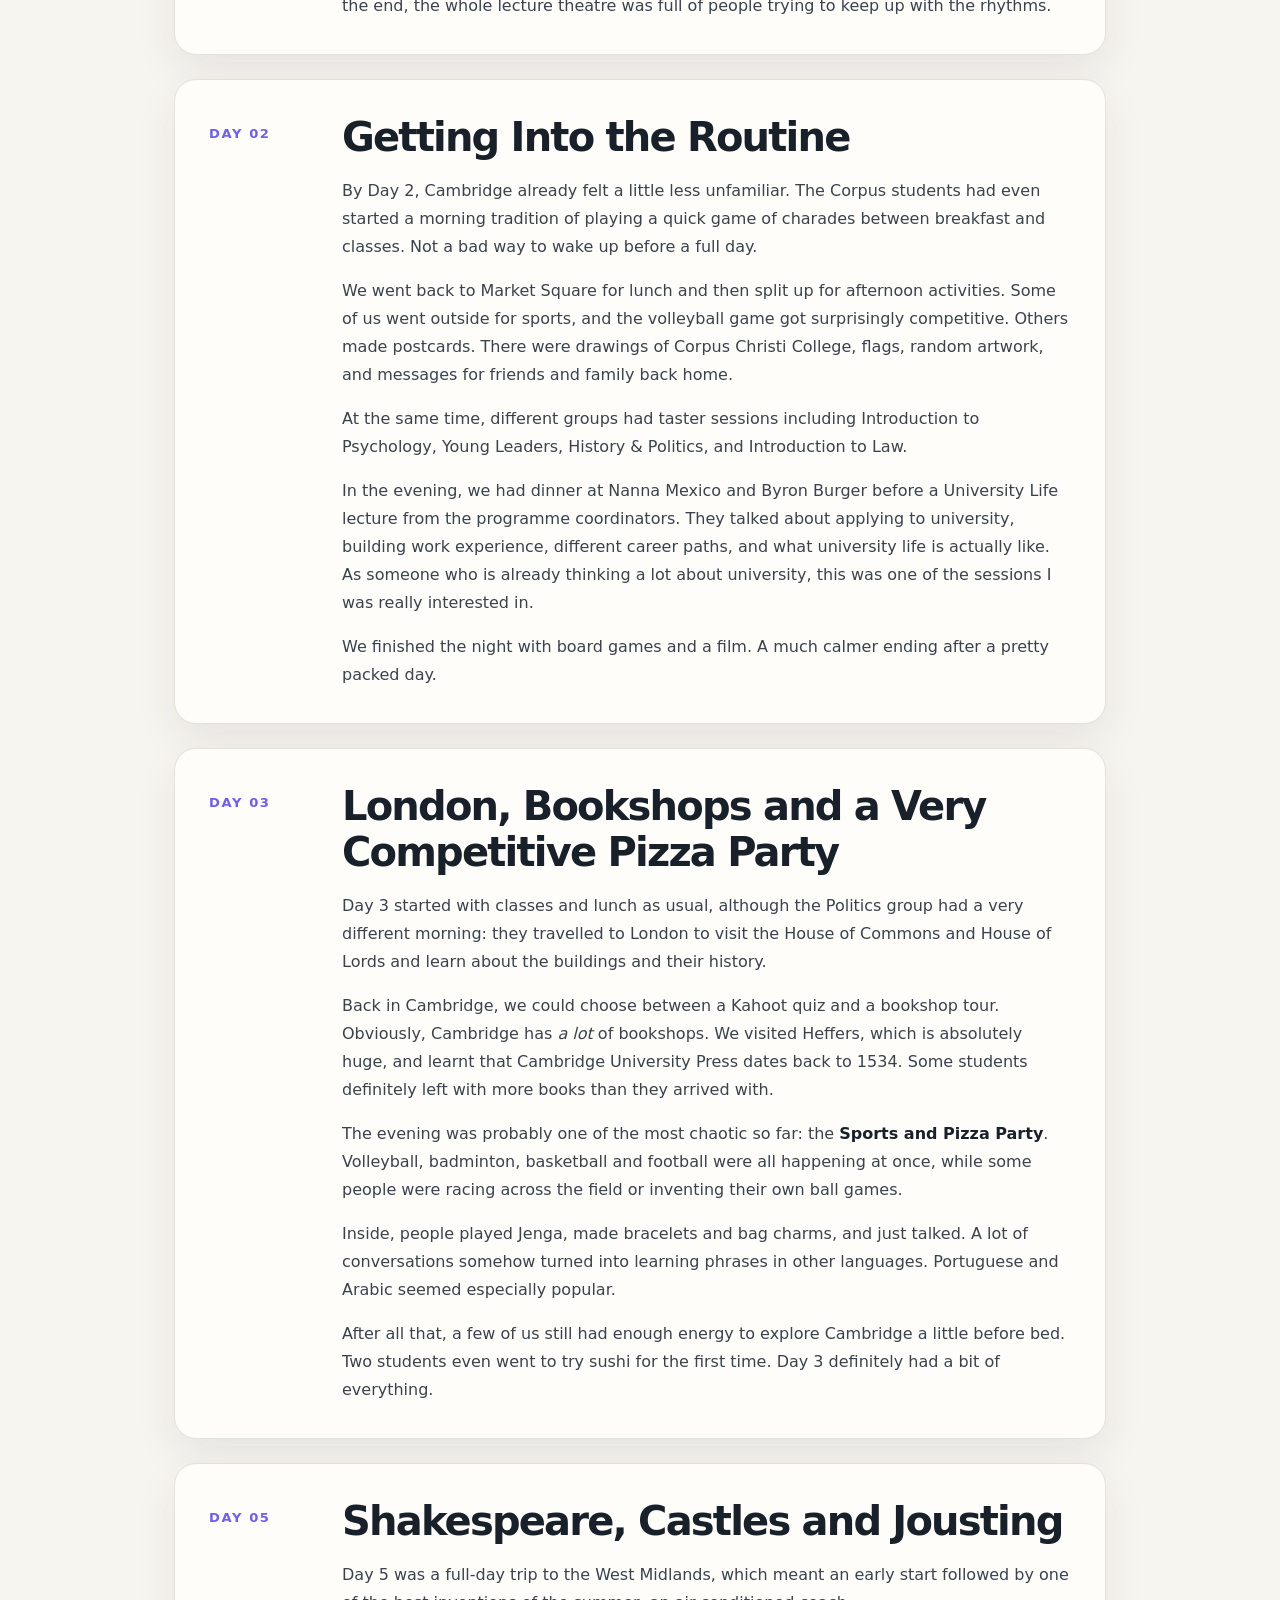
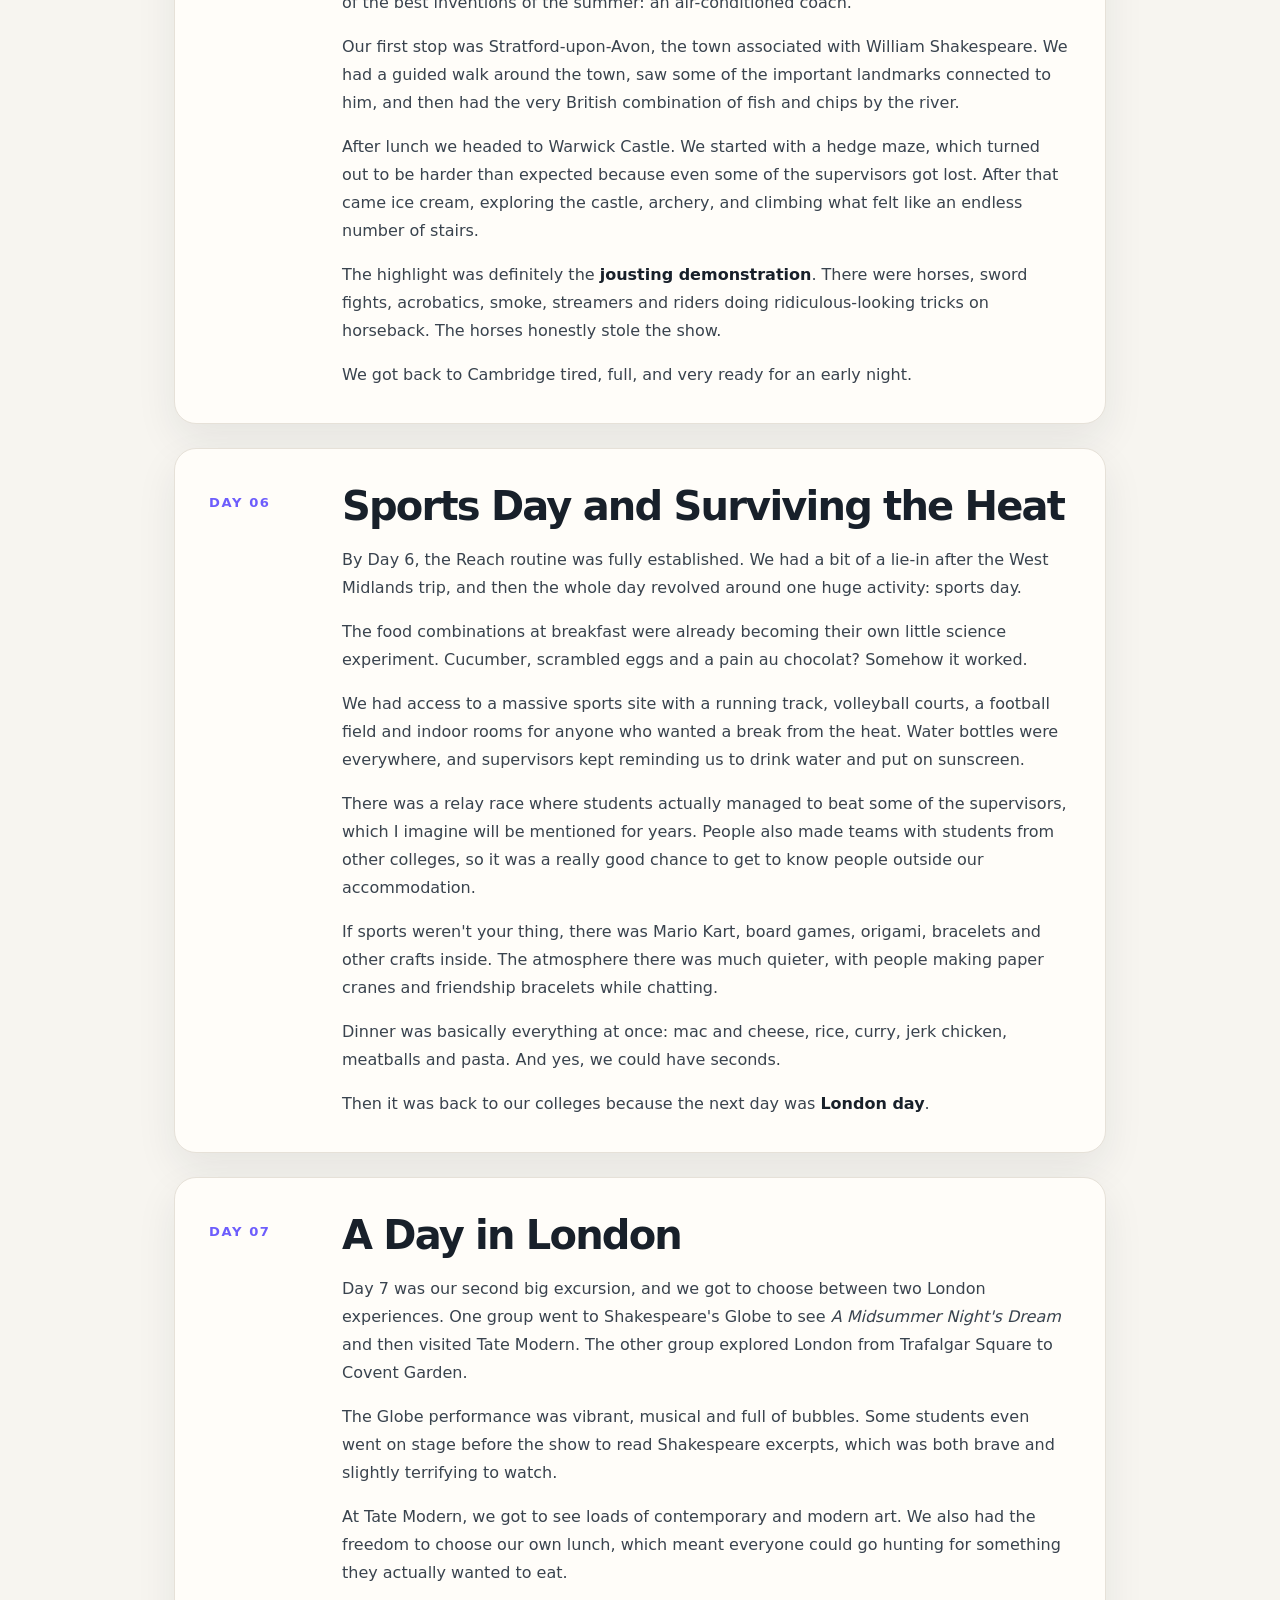
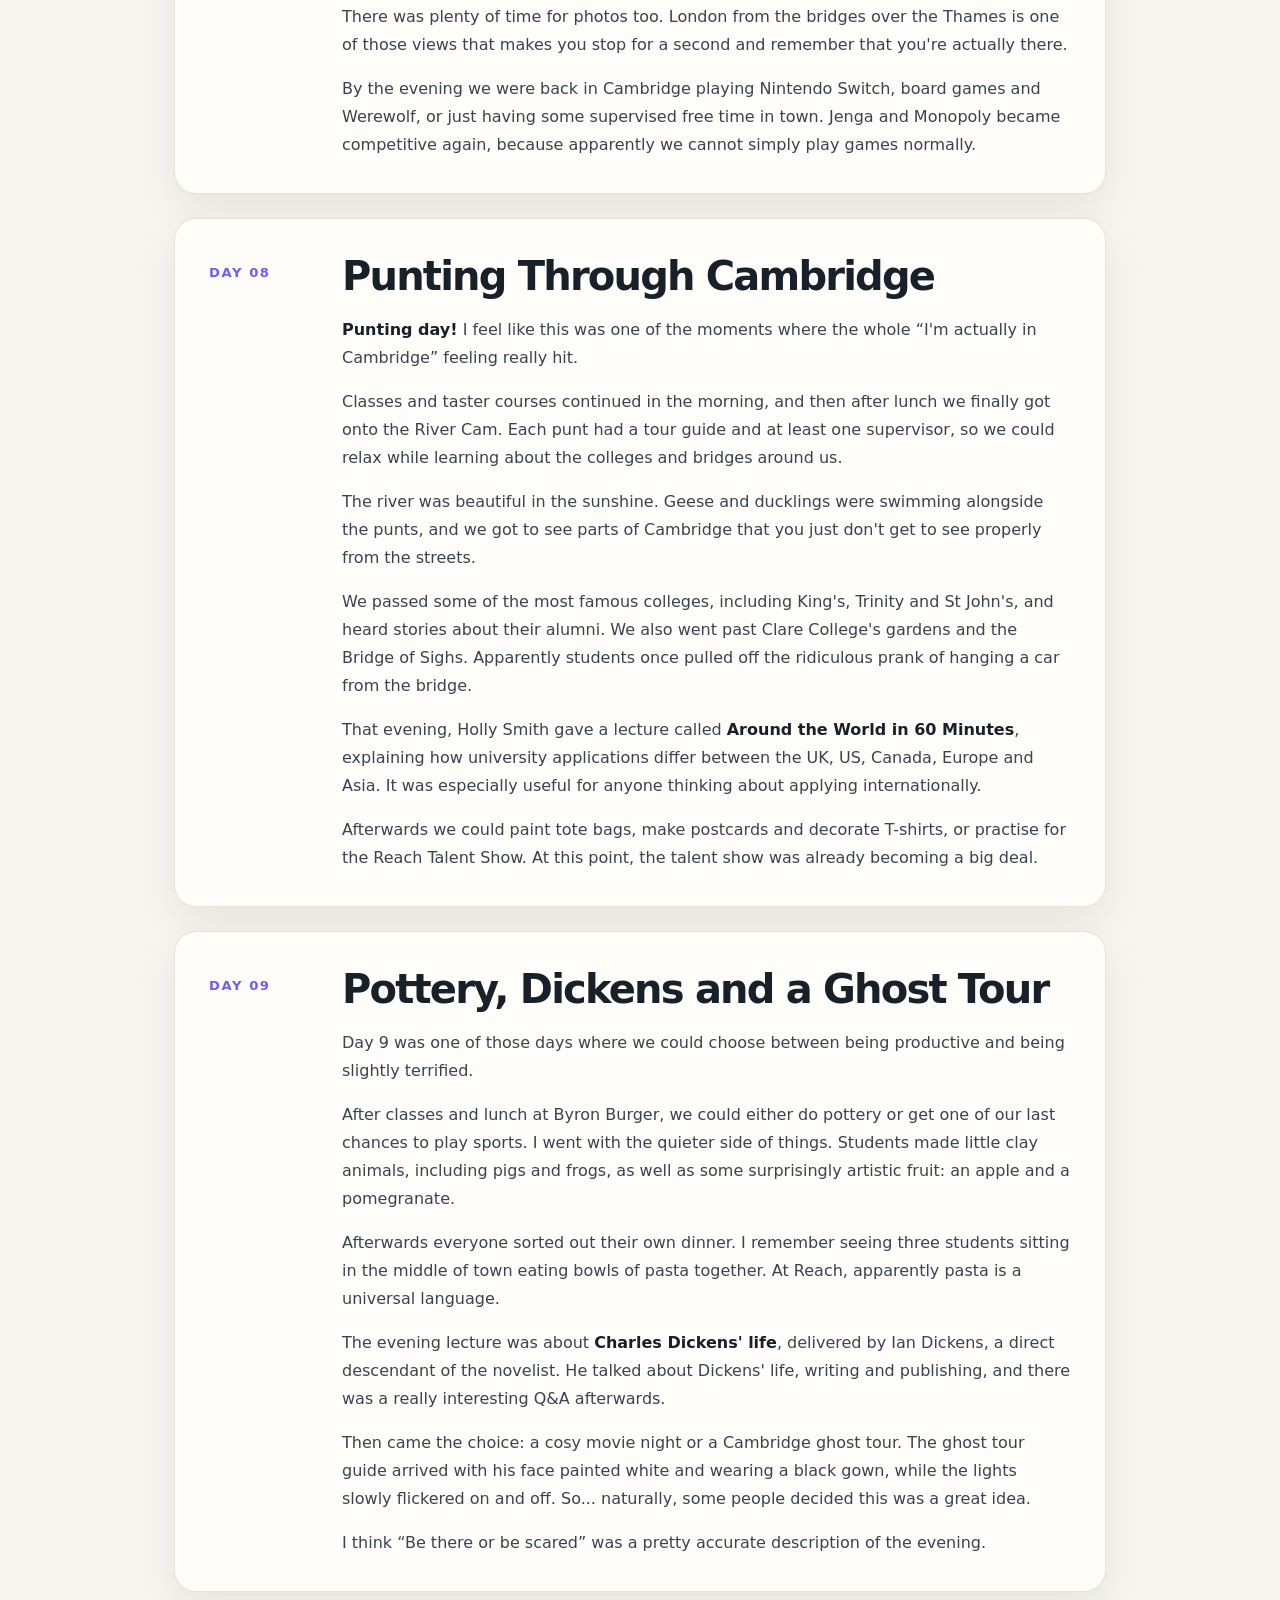
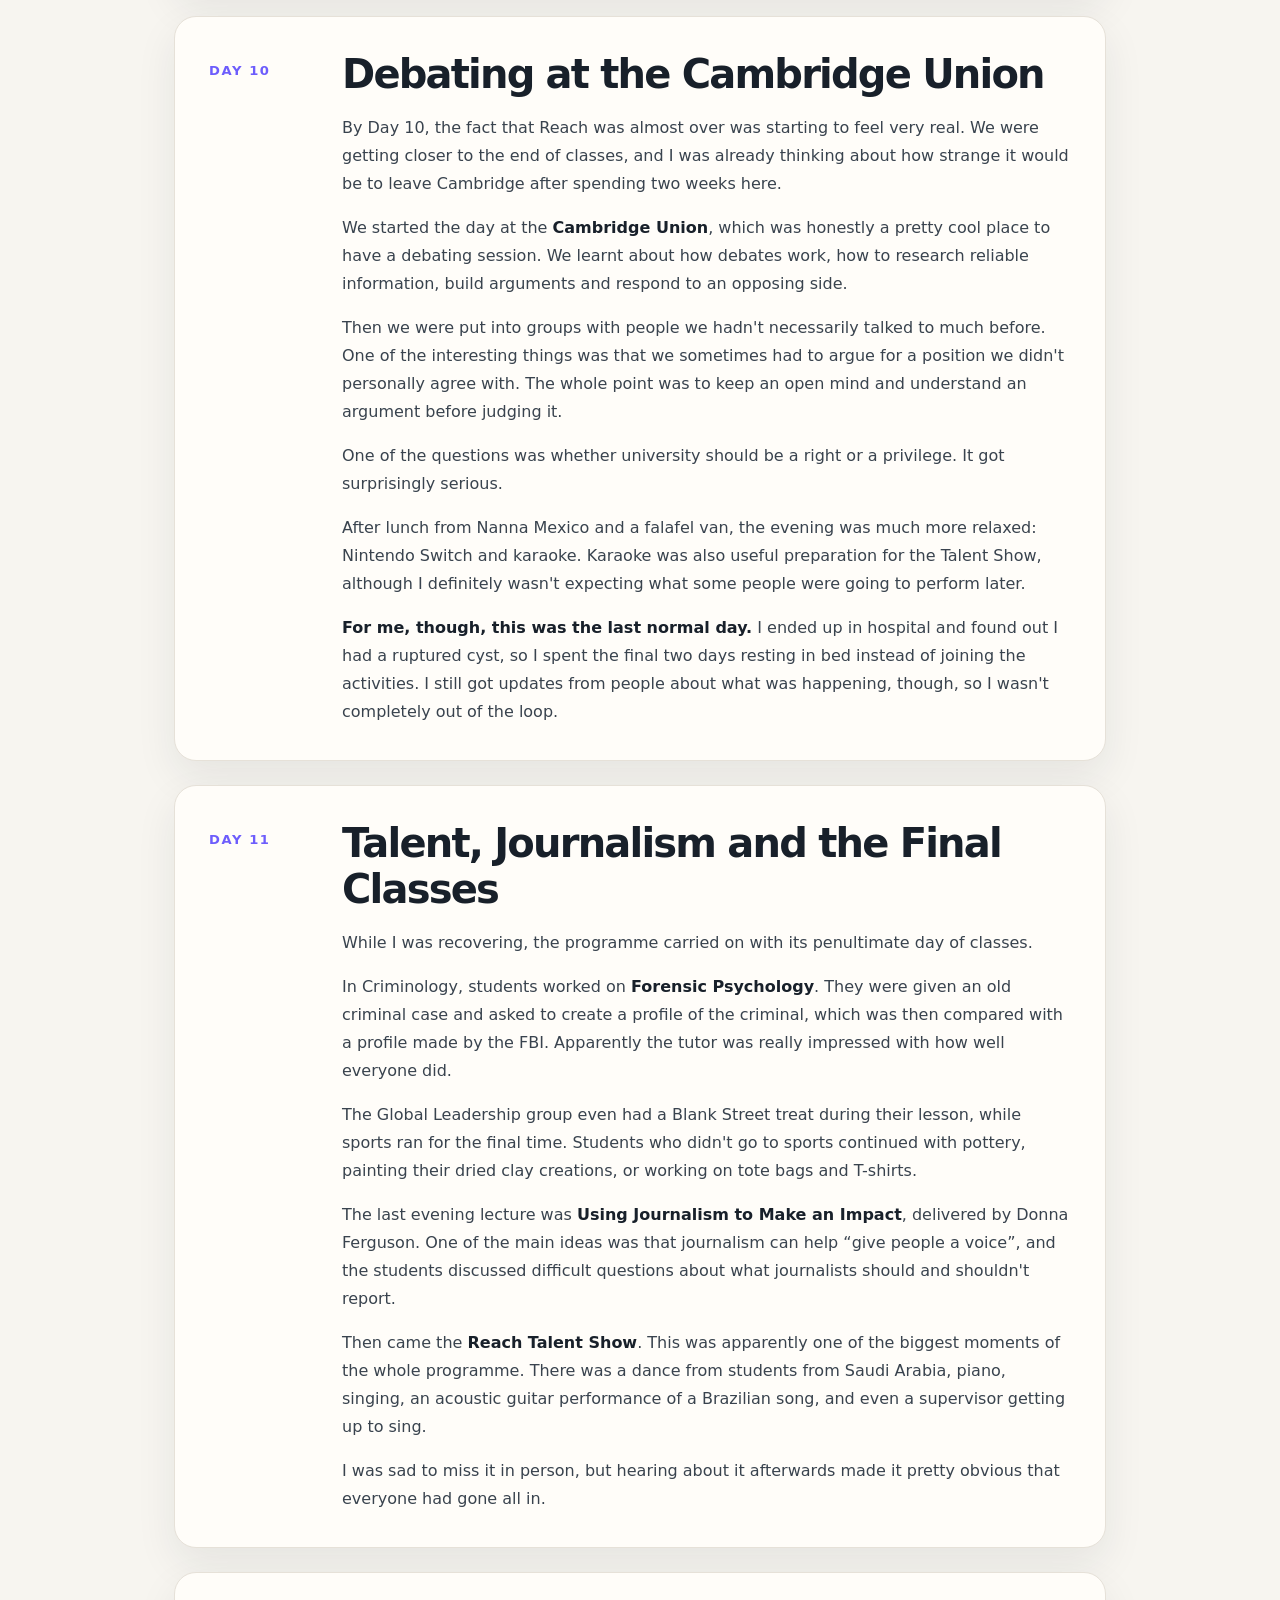
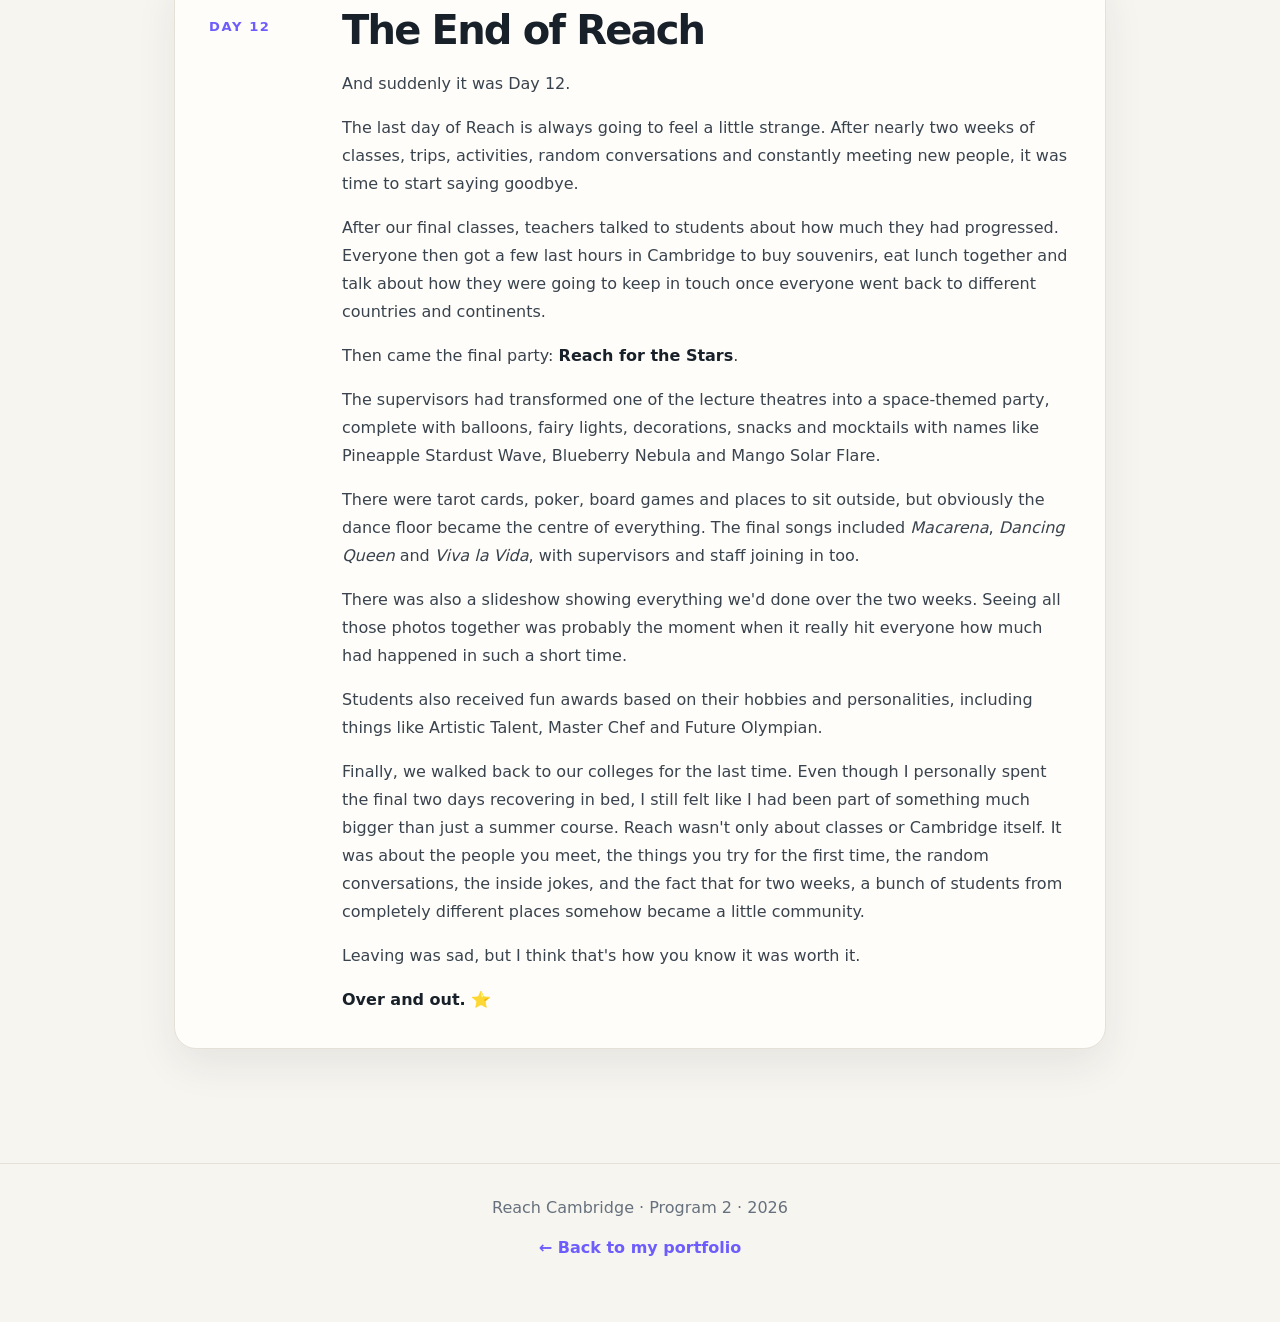
==== commit b58a316b: "Update blog.html" ====
--- a/blog.html
+++ b/blog.html
@@ -166,7 +166,6 @@
     <div class="nav-links"><a href="#day-1">Day 1</a>
 <a href="#day-2">Day 2</a>
 <a href="#day-3">Day 3</a>
-<a href="#day-4">Day 4</a>
 <a href="#day-5">Day 5</a>
 <a href="#day-6">Day 6</a>
 <a href="#day-7">Day 7</a>
@@ -191,7 +190,7 @@
   <section class="intro">
     <h2>So, what was Reach actually like?</h2>
     <p>I went to Reach Cambridge expecting an academic summer programme, and obviously there was plenty of studying. But the part I didn't fully expect was how quickly the academic side blended into everything else: exploring Cambridge at lunch, getting competitive over sports and team challenges, meeting people from all over the world, and somehow making a packed two-week schedule feel like a normal routine.</p>
-    <p>This is my version of the programme — less official report, more “what it actually felt like to be there”. I’ve kept Day 4 as a gap because I wasn’t given notes for that day, rather than inventing something that I don't remember.</p>
+    <p>This is my version of the programme — less official report, more “what it actually felt like to be there”. </p>
   </section>
 
   
@@ -231,16 +230,6 @@
 <p>The evening was probably one of the most chaotic so far: the <strong>Sports and Pizza Party</strong>. Volleyball, badminton, basketball and football were all happening at once, while some people were racing across the field or inventing their own ball games.</p>
 <p>Inside, people played Jenga, made bracelets and bag charms, and just talked. A lot of conversations somehow turned into learning phrases in other languages. Portuguese and Arabic seemed especially popular.</p>
 <p>After all that, a few of us still had enough energy to explore Cambridge a little before bed. Two students even went to try sushi for the first time. Day 3 definitely had a bit of everything.</p>
-
-      </div>
-    </article>
-    <article class="day-card" id="day-4">
-      <div class="day-number">DAY 04</div>
-      <div class="day-content">
-        <h2>Day 4 — A Missing Chapter</h2>
-        
-<p>I don't have my Day 4 notes, so I don't want to make up what happened. Rather than inventing an experience that wasn't actually mine, I'm leaving this day as a small gap in the story.</p>
-<p>And honestly, with how packed Reach was, there is a good chance I was too busy doing something to write everything down anyway.</p>
 
       </div>
     </article>
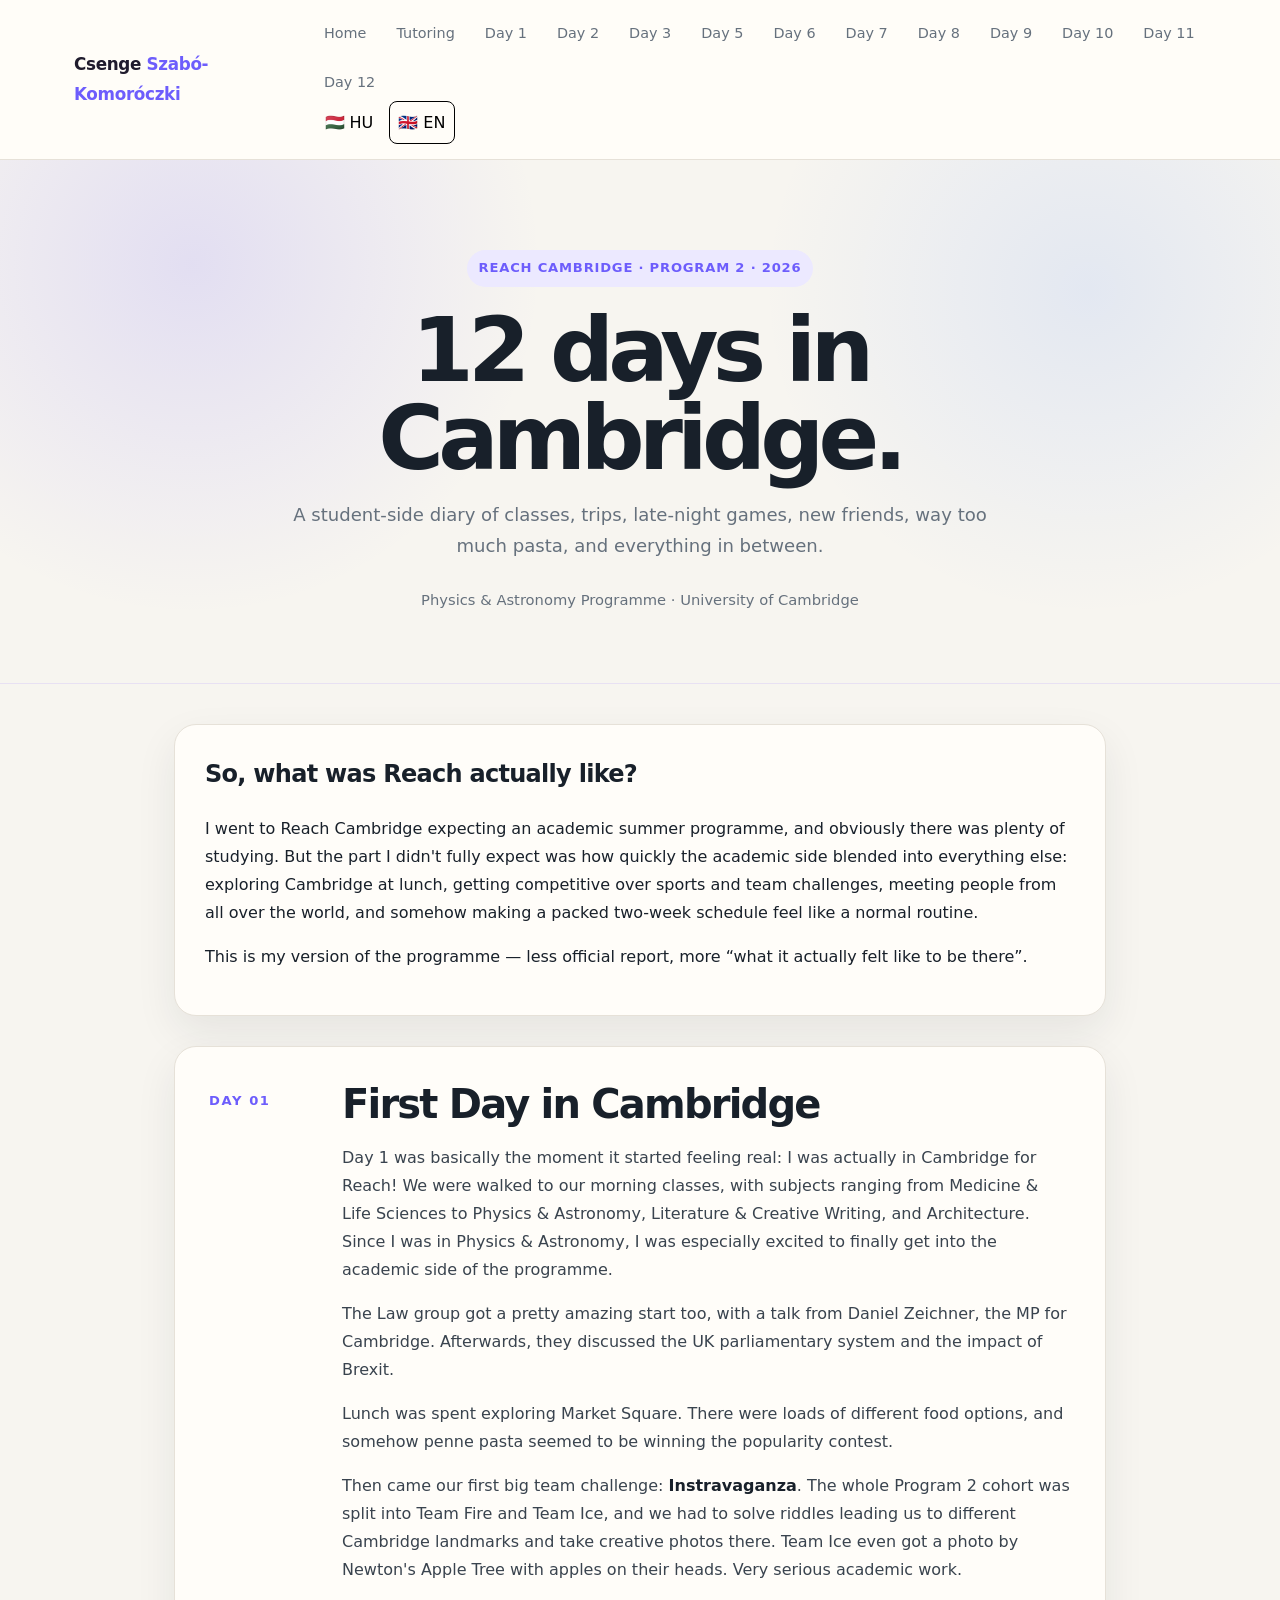
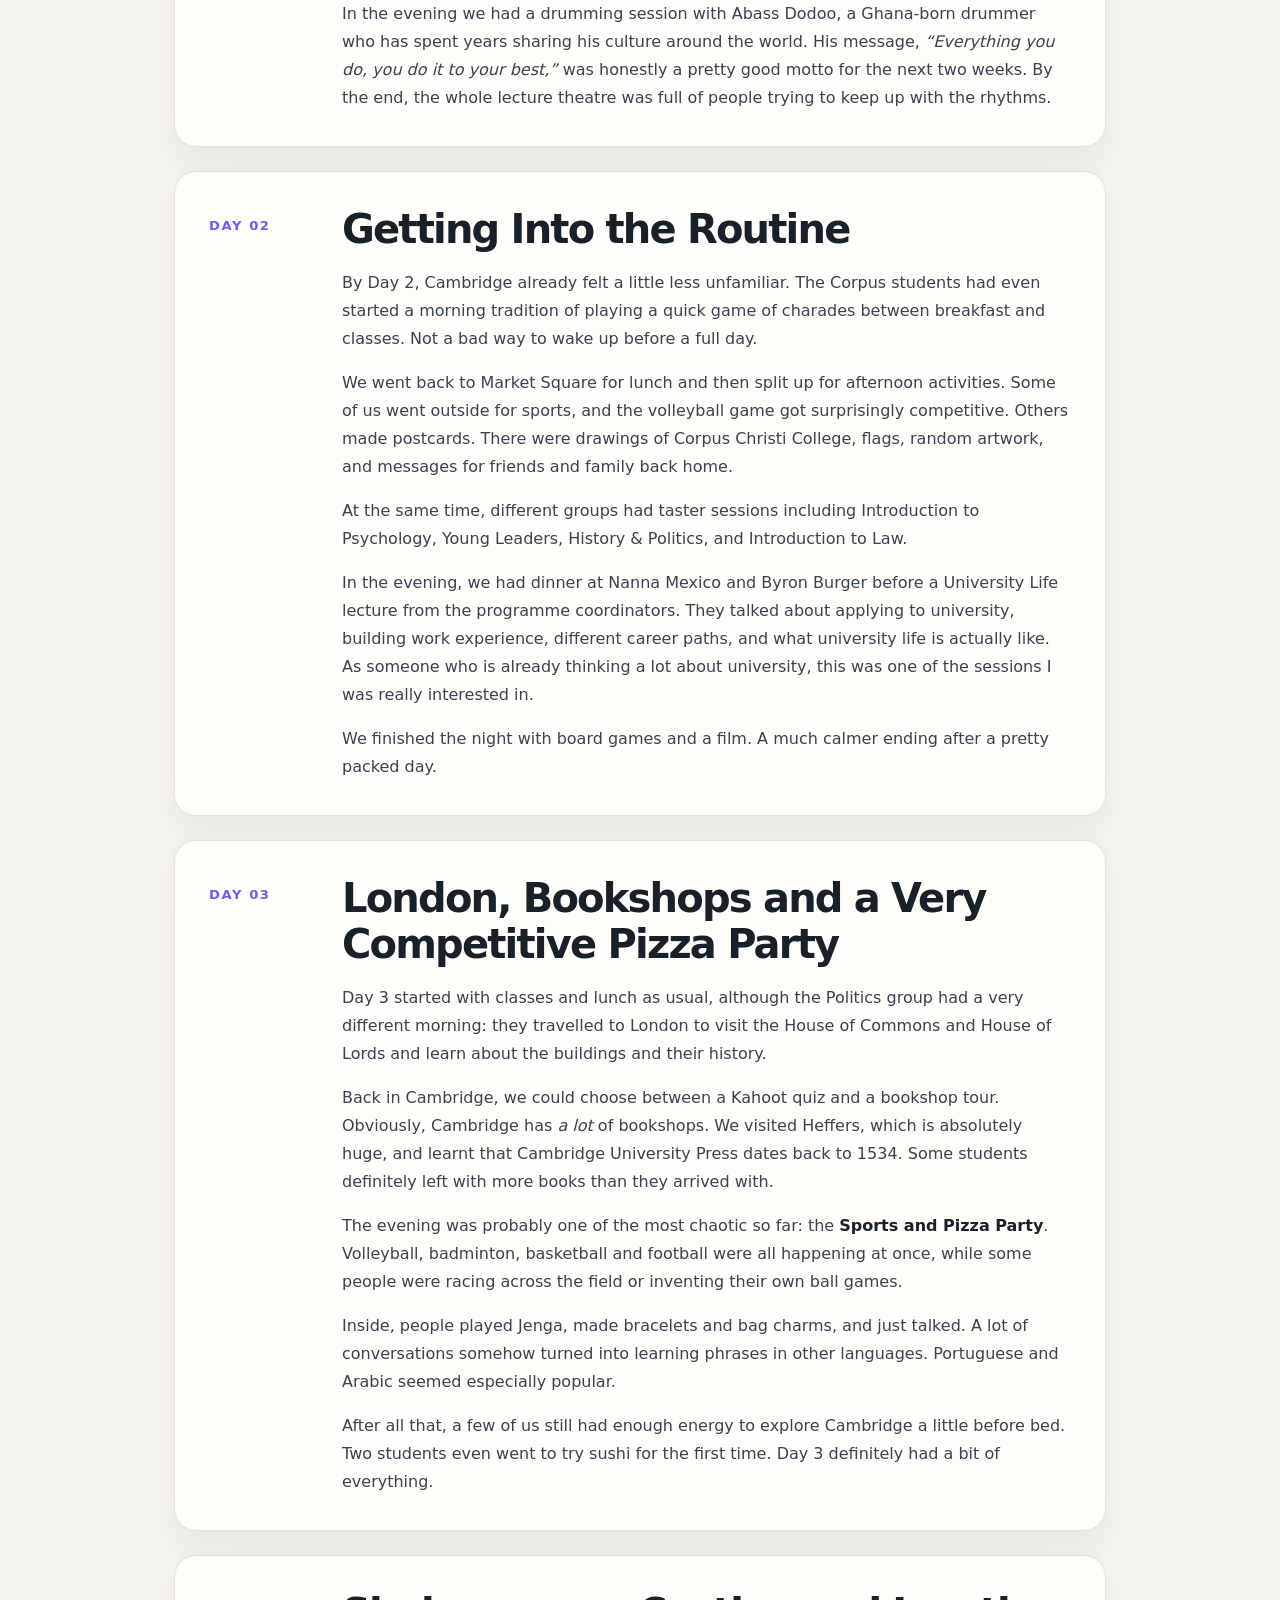
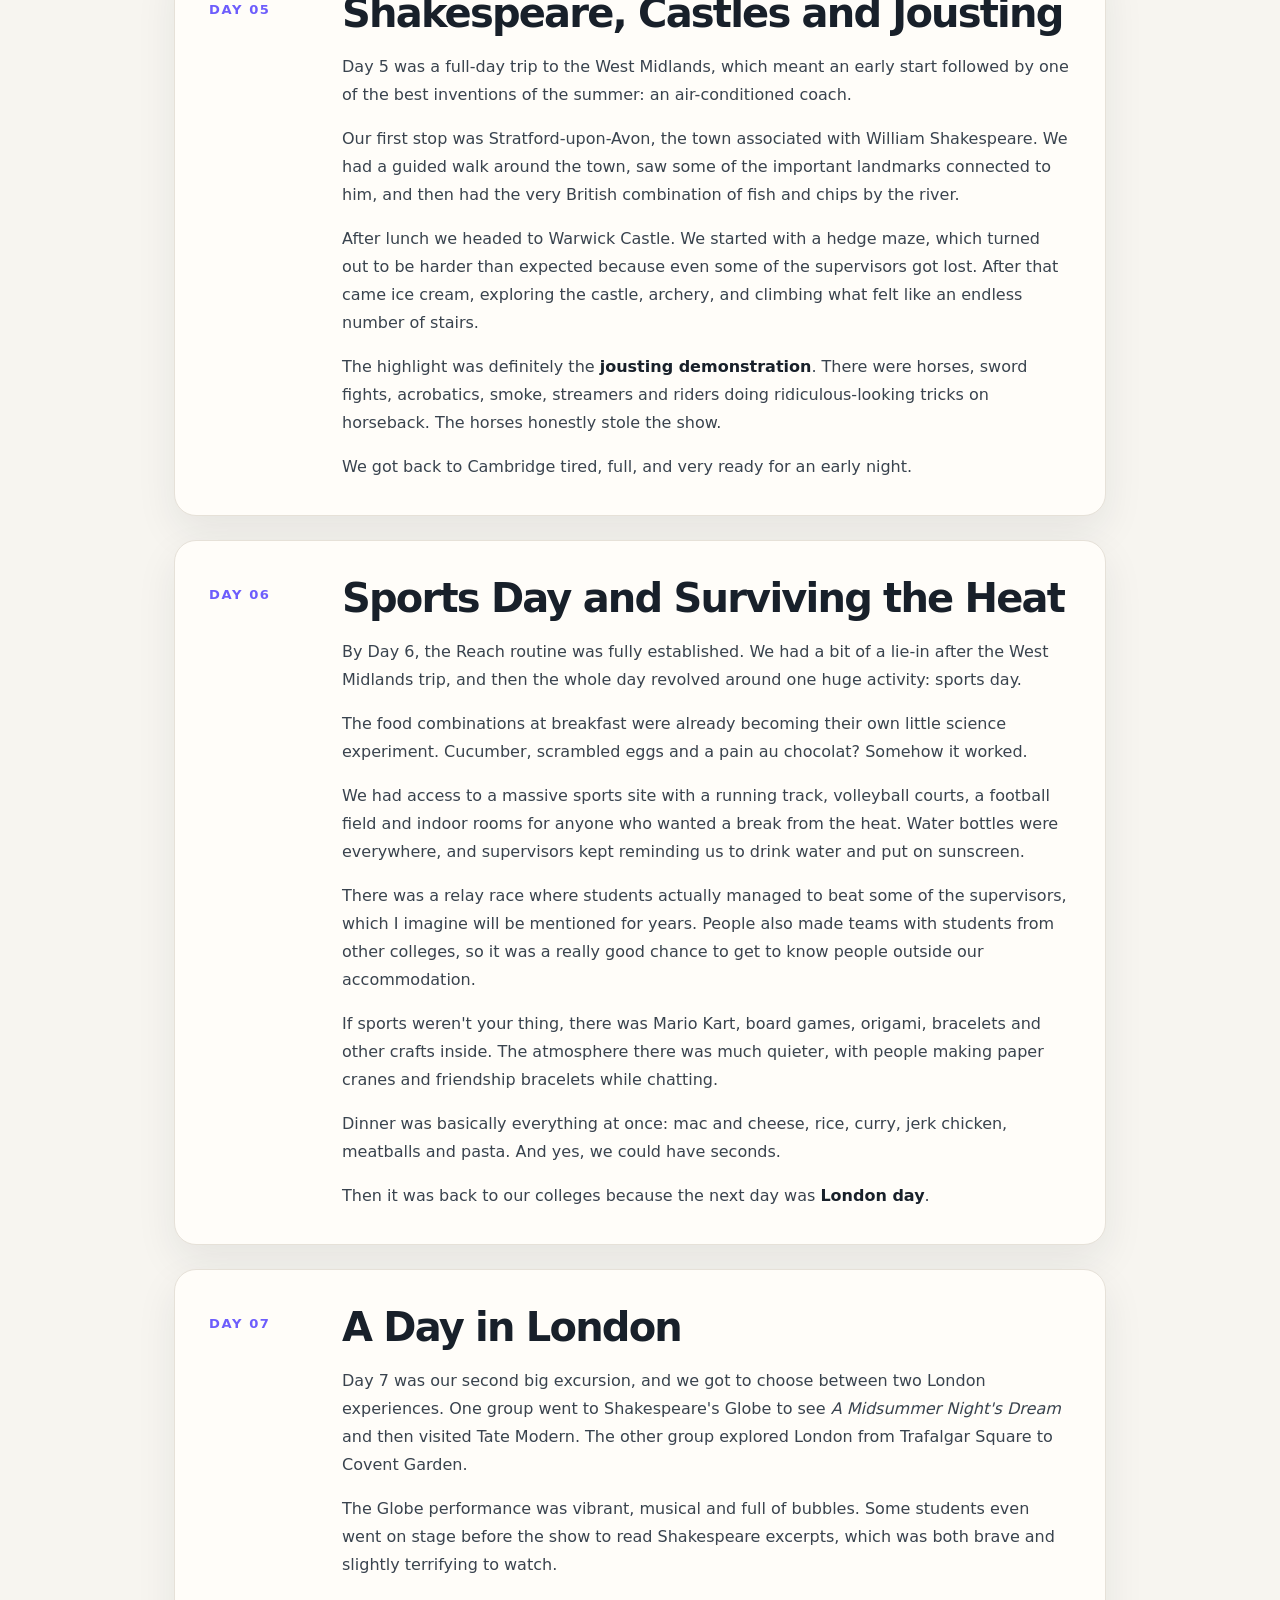
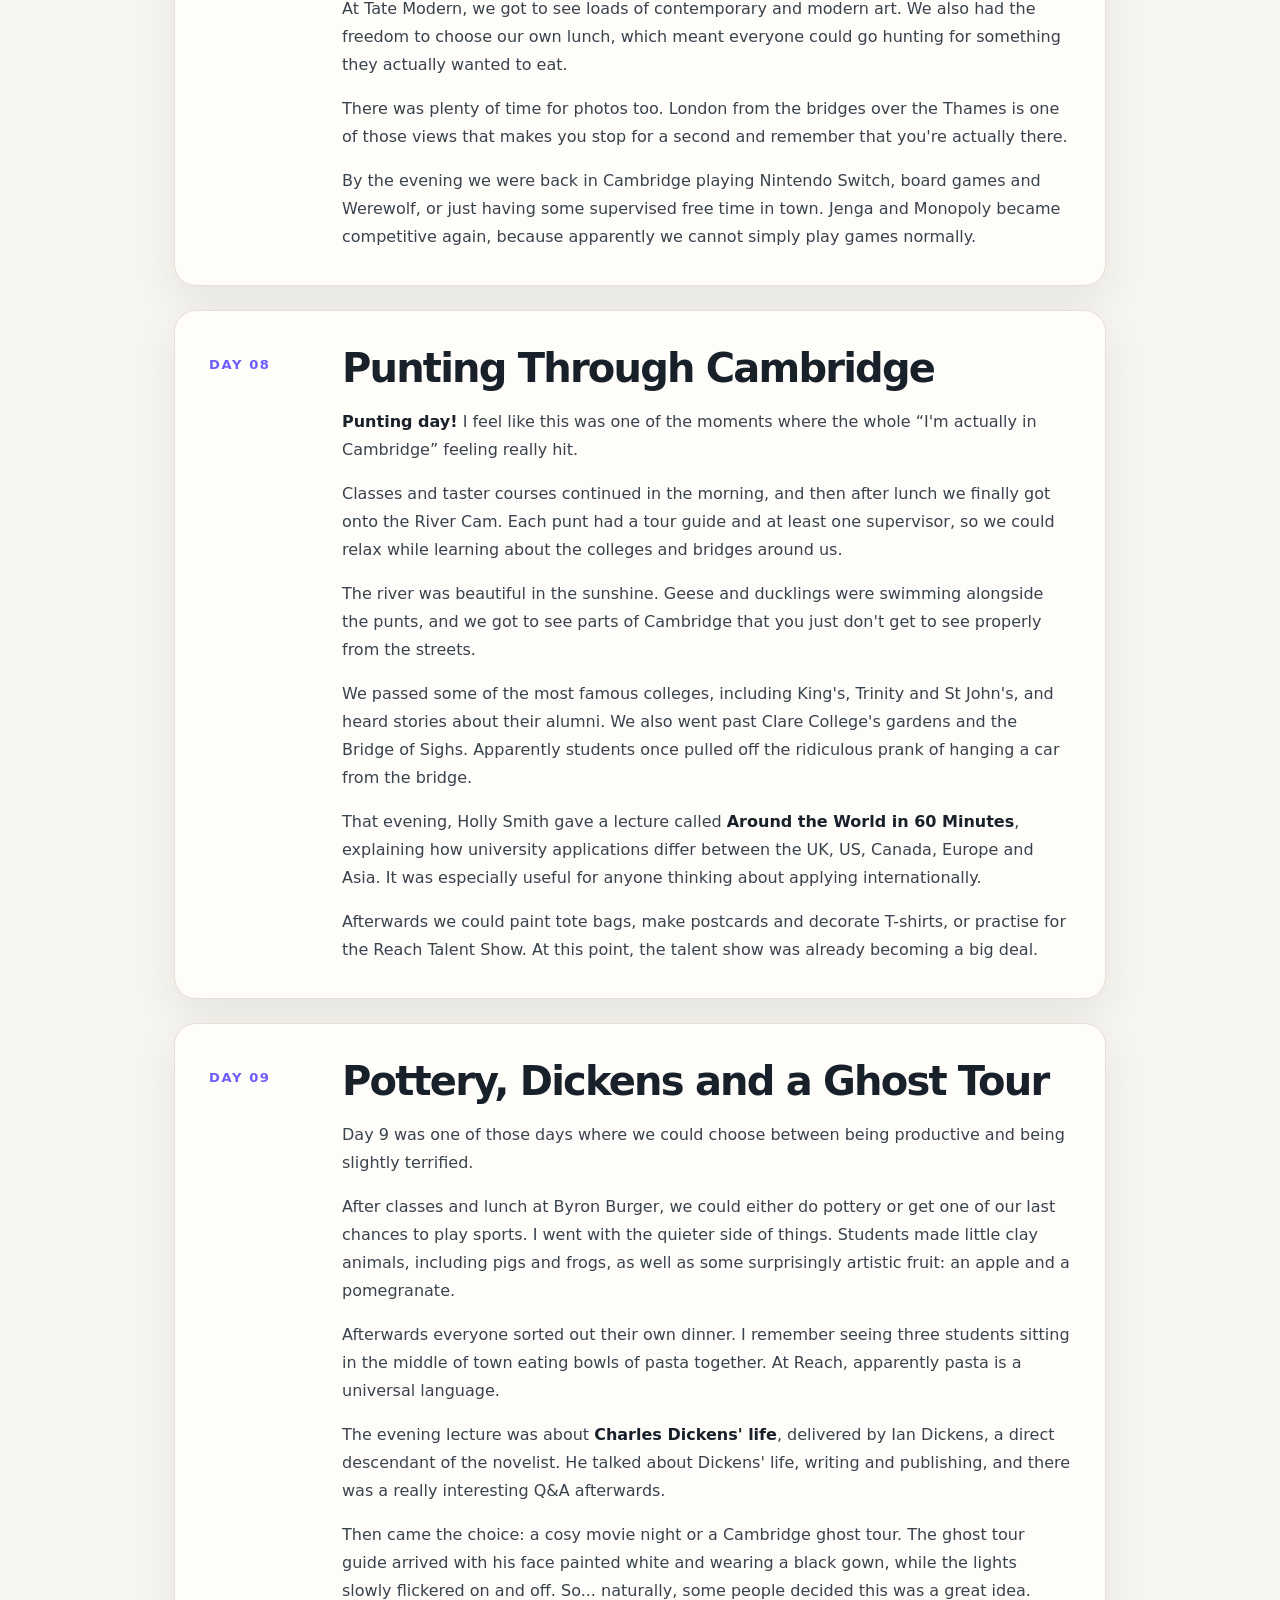
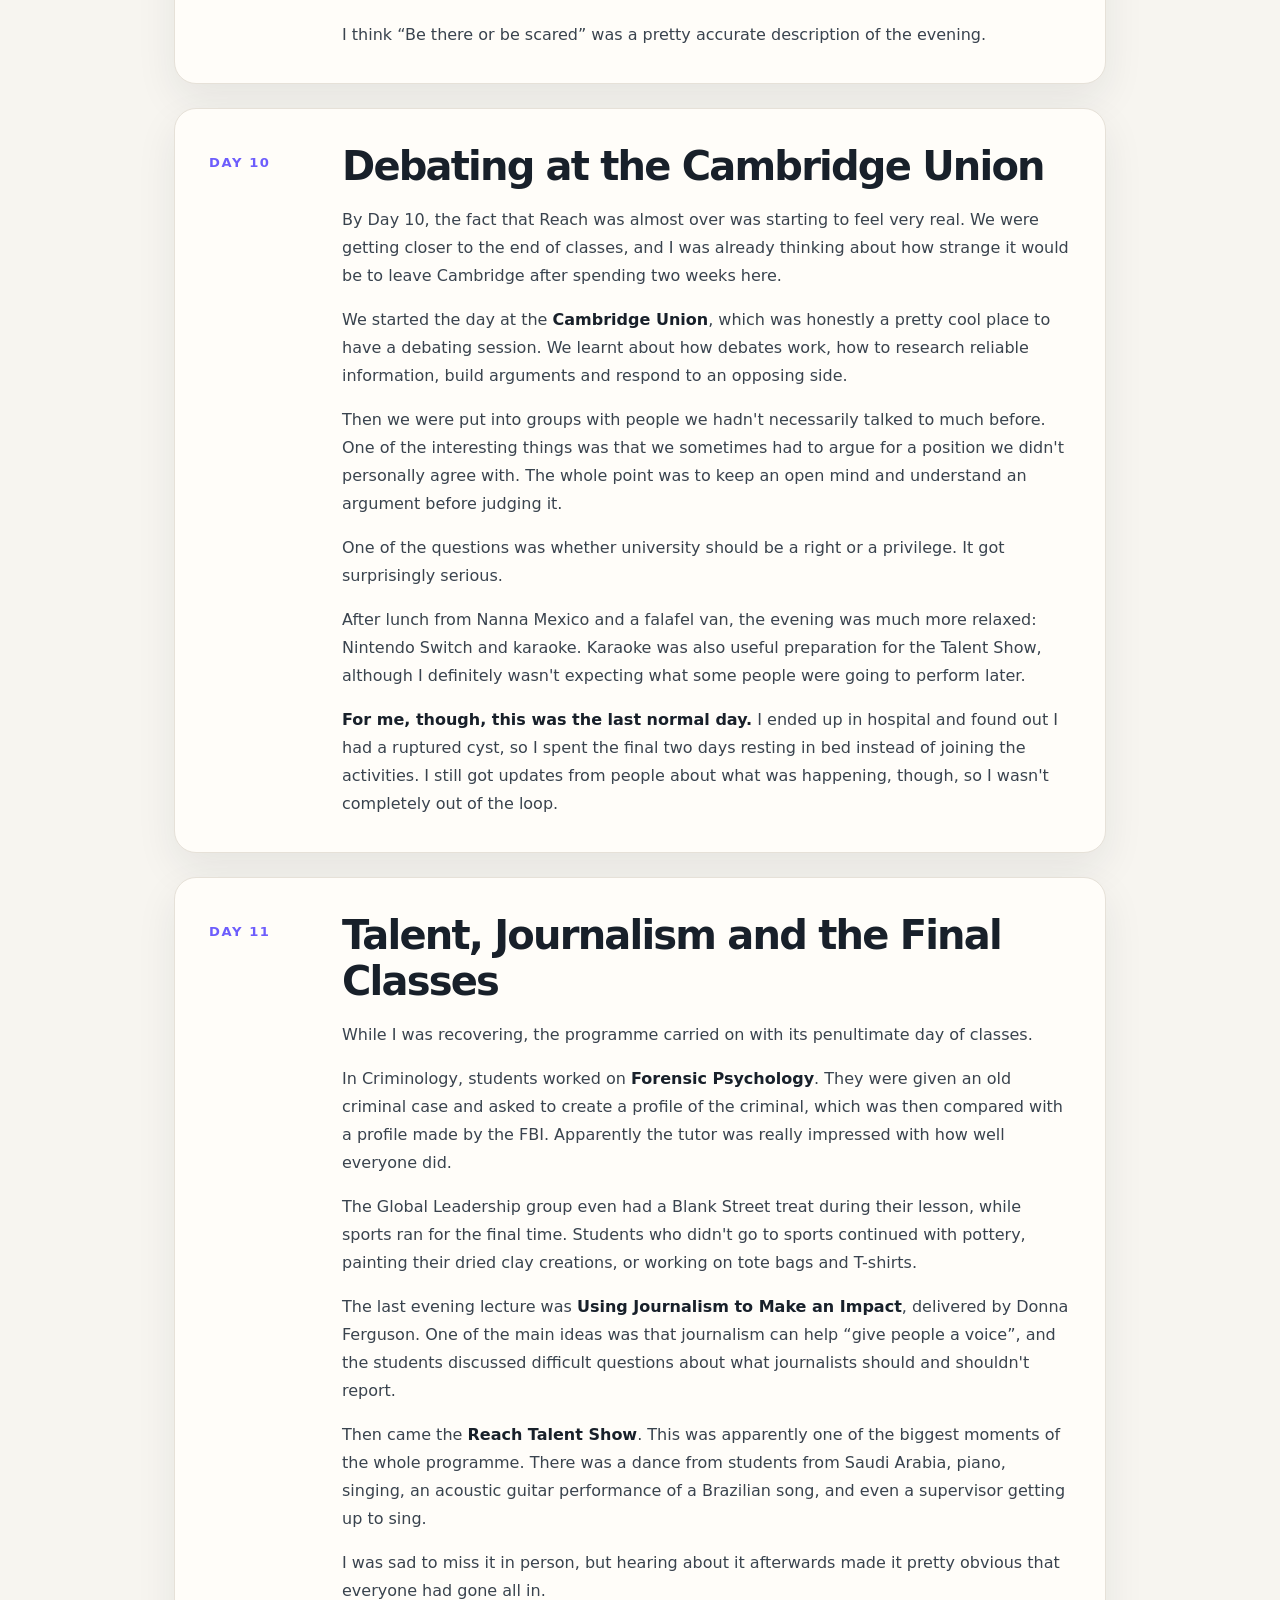
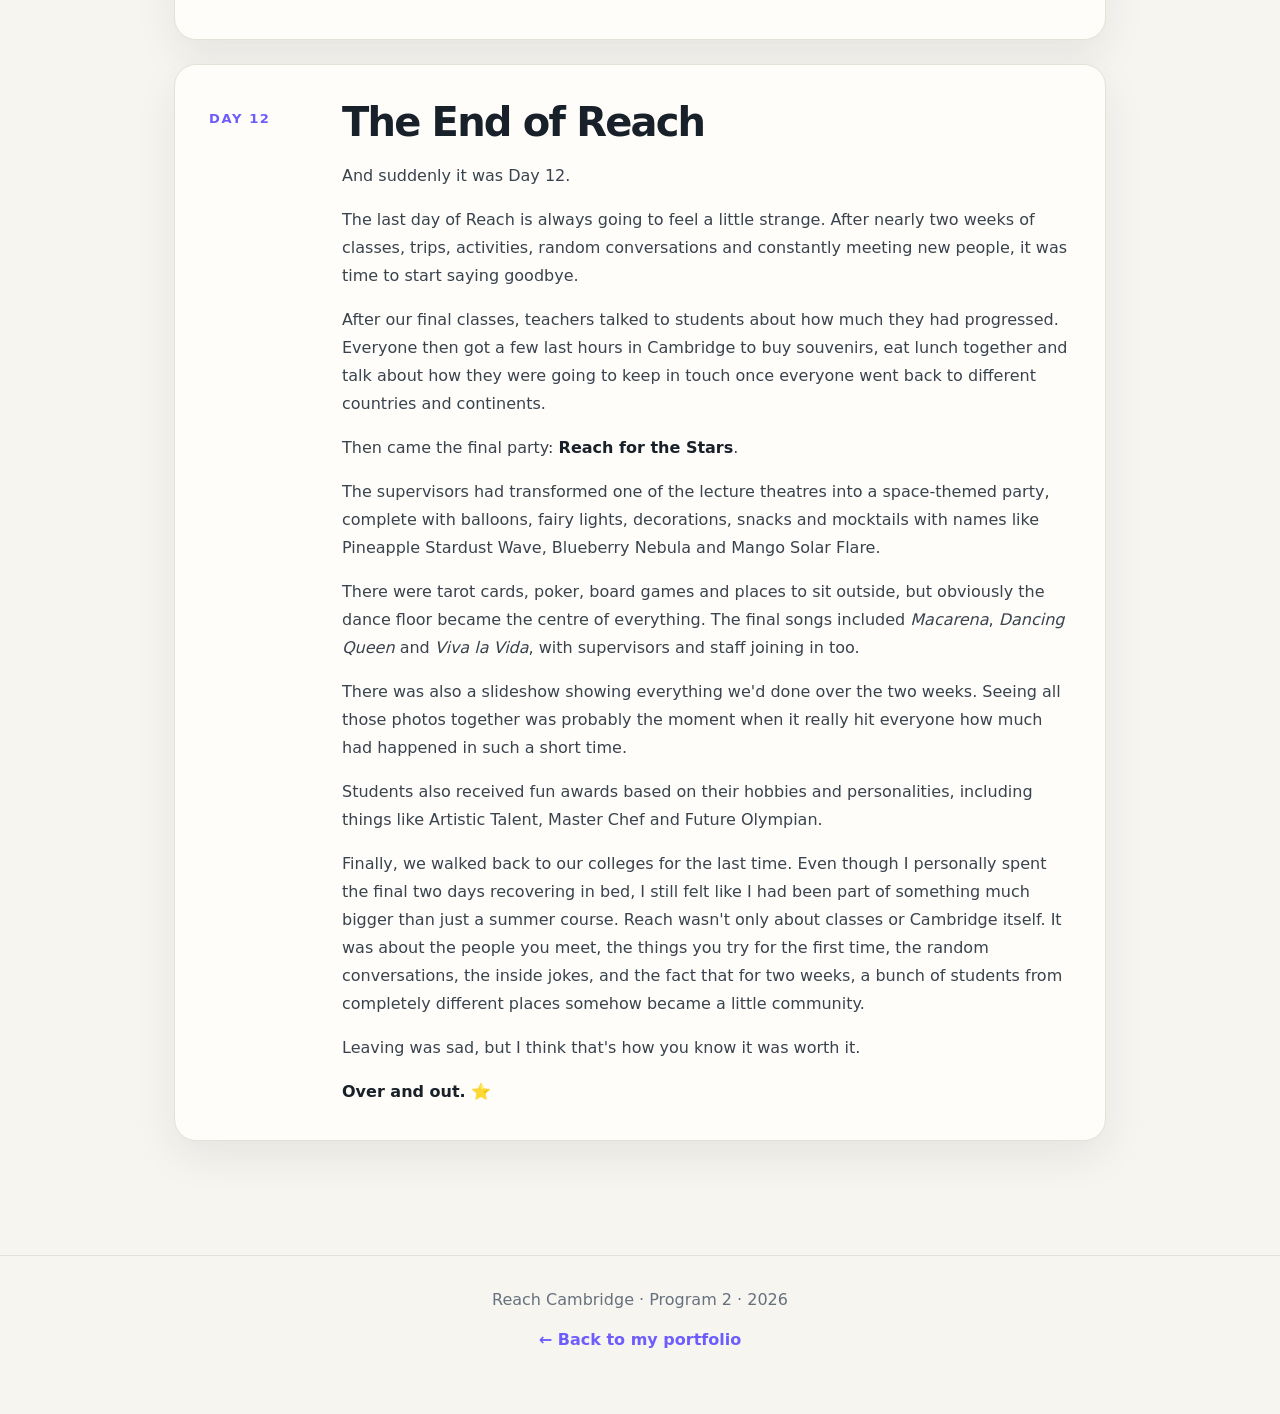
==== commit a4e78444: "Update blog.html" ====
--- a/blog.html
+++ b/blog.html
@@ -4,6 +4,7 @@
 <meta charset="UTF-8">
 <meta name="viewport" content="width=device-width, initial-scale=1.0">
 <link rel="stylesheet" href="style.css">
+<script src="translations.js" defer></script>
 <title>Reach Cambridge — My 12 Days in Cambridge</title>
 <style>
   :root {
@@ -162,18 +163,59 @@
 <body>
 <nav class="nav">
   <div class="nav-inner">
-    <a class="brand" href="index.html">Csenge <span>Szabó-Komoróczki</span></a>
-    <div class="nav-links"><a href="#day-1">Day 1</a>
-<a href="#day-2">Day 2</a>
-<a href="#day-3">Day 3</a>
-<a href="#day-5">Day 5</a>
-<a href="#day-6">Day 6</a>
-<a href="#day-7">Day 7</a>
-<a href="#day-8">Day 8</a>
-<a href="#day-9">Day 9</a>
-<a href="#day-10">Day 10</a>
-<a href="#day-11">Day 11</a>
-<a href="#day-12">Day 12</a></div>
+
+    <a class="brand" href="index.html">
+      Csenge <span>Szabó-Komoróczki</span>
+    </a>
+
+    <div class="blog-nav-actions">
+
+      <div class="nav-links">
+
+        <a href="index.html" data-i18n="navHome">
+          Home
+        </a>
+
+        <a href="tutoring.html" data-i18n="navTutoring">
+          Tutoring
+        </a>
+
+        <a href="#day-1">Day 1</a>
+        <a href="#day-2">Day 2</a>
+        <a href="#day-3">Day 3</a>
+        <a href="#day-5">Day 5</a>
+        <a href="#day-6">Day 6</a>
+        <a href="#day-7">Day 7</a>
+        <a href="#day-8">Day 8</a>
+        <a href="#day-9">Day 9</a>
+        <a href="#day-10">Day 10</a>
+        <a href="#day-11">Day 11</a>
+        <a href="#day-12">Day 12</a>
+
+      </div>
+
+      <div class="language-switcher" aria-label="Language selector">
+
+        <button
+          type="button"
+          data-language="hu"
+          aria-label="Magyar"
+        >
+          🇭🇺 <span>HU</span>
+        </button>
+
+        <button
+          type="button"
+          data-language="en"
+          aria-label="English"
+        >
+          🇬🇧 <span>EN</span>
+        </button>
+
+      </div>
+
+    </div>
+
   </div>
 </nav>
 
--- a/style.css
+++ b/style.css
@@ -81,3 +81,151 @@
 @media (min-width: 900px) {
   .about-grid { grid-template-columns: 1.5fr 1fr; align-items: start; gap: 3rem; }
 }
+
+/* =========================
+   LANGUAGE SWITCHER
+   ========================= */
+
+.nav-right {
+    display: flex;
+    align-items: center;
+    gap: 1.5rem;
+}
+
+.language-switcher {
+    display: flex;
+    align-items: center;
+    gap: 0.35rem;
+}
+
+.language-switcher button {
+    border: 1px solid transparent;
+    background: transparent;
+
+    font: inherit;
+    cursor: pointer;
+
+    display: flex;
+    align-items: center;
+    gap: 0.3rem;
+
+    padding: 0.4rem 0.55rem;
+
+    border-radius: 0.5rem;
+
+    transition:
+        background-color 0.2s ease,
+        border-color 0.2s ease,
+        transform 0.2s ease;
+}
+
+.language-switcher button:hover {
+    transform: translateY(-1px);
+}
+
+.language-switcher button.active {
+    border-color: currentColor;
+}
+
+
+/* =========================
+   ACTIVE NAVIGATION ITEM
+   ========================= */
+
+.nav-links a.active-page {
+    font-weight: 700;
+}
+
+
+/* =========================
+   TUTORING PAGE
+   ========================= */
+
+.tutoring-page {
+    min-height: 70vh;
+}
+
+.tutoring-hero {
+    max-width: 900px;
+
+    margin: 0 auto;
+
+    padding:
+        6rem
+        1.5rem
+        3rem;
+
+    text-align: center;
+}
+
+.tutoring-hero h1 {
+    margin-bottom: 1rem;
+}
+
+.tutoring-intro {
+    max-width: 700px;
+
+    margin: 0 auto;
+
+    font-size: 1.15rem;
+    line-height: 1.7;
+}
+
+
+.tutoring-content {
+    width: min(100% - 3rem, 900px);
+
+    margin: 0 auto 5rem;
+
+    display: grid;
+    gap: 1.5rem;
+}
+
+
+.tutoring-card {
+    padding: 2rem;
+
+    border-radius: 1rem;
+
+    border: 1px solid rgba(127, 127, 127, 0.25);
+}
+
+.tutoring-card h2 {
+    margin-bottom: 1rem;
+}
+
+.tutoring-card p {
+    line-height: 1.7;
+}
+
+
+.tutoring-coming-soon {
+    text-align: center;
+
+    font-weight: 600;
+}
+
+
+/* =========================
+   MOBILE
+   ========================= */
+
+@media (max-width: 700px) {
+
+    .nav-right {
+        gap: 0.75rem;
+    }
+
+    .language-switcher span {
+        display: none;
+    }
+
+    .language-switcher button {
+        padding: 0.4rem;
+    }
+
+    .tutoring-hero {
+        padding-top: 4rem;
+    }
+
+}
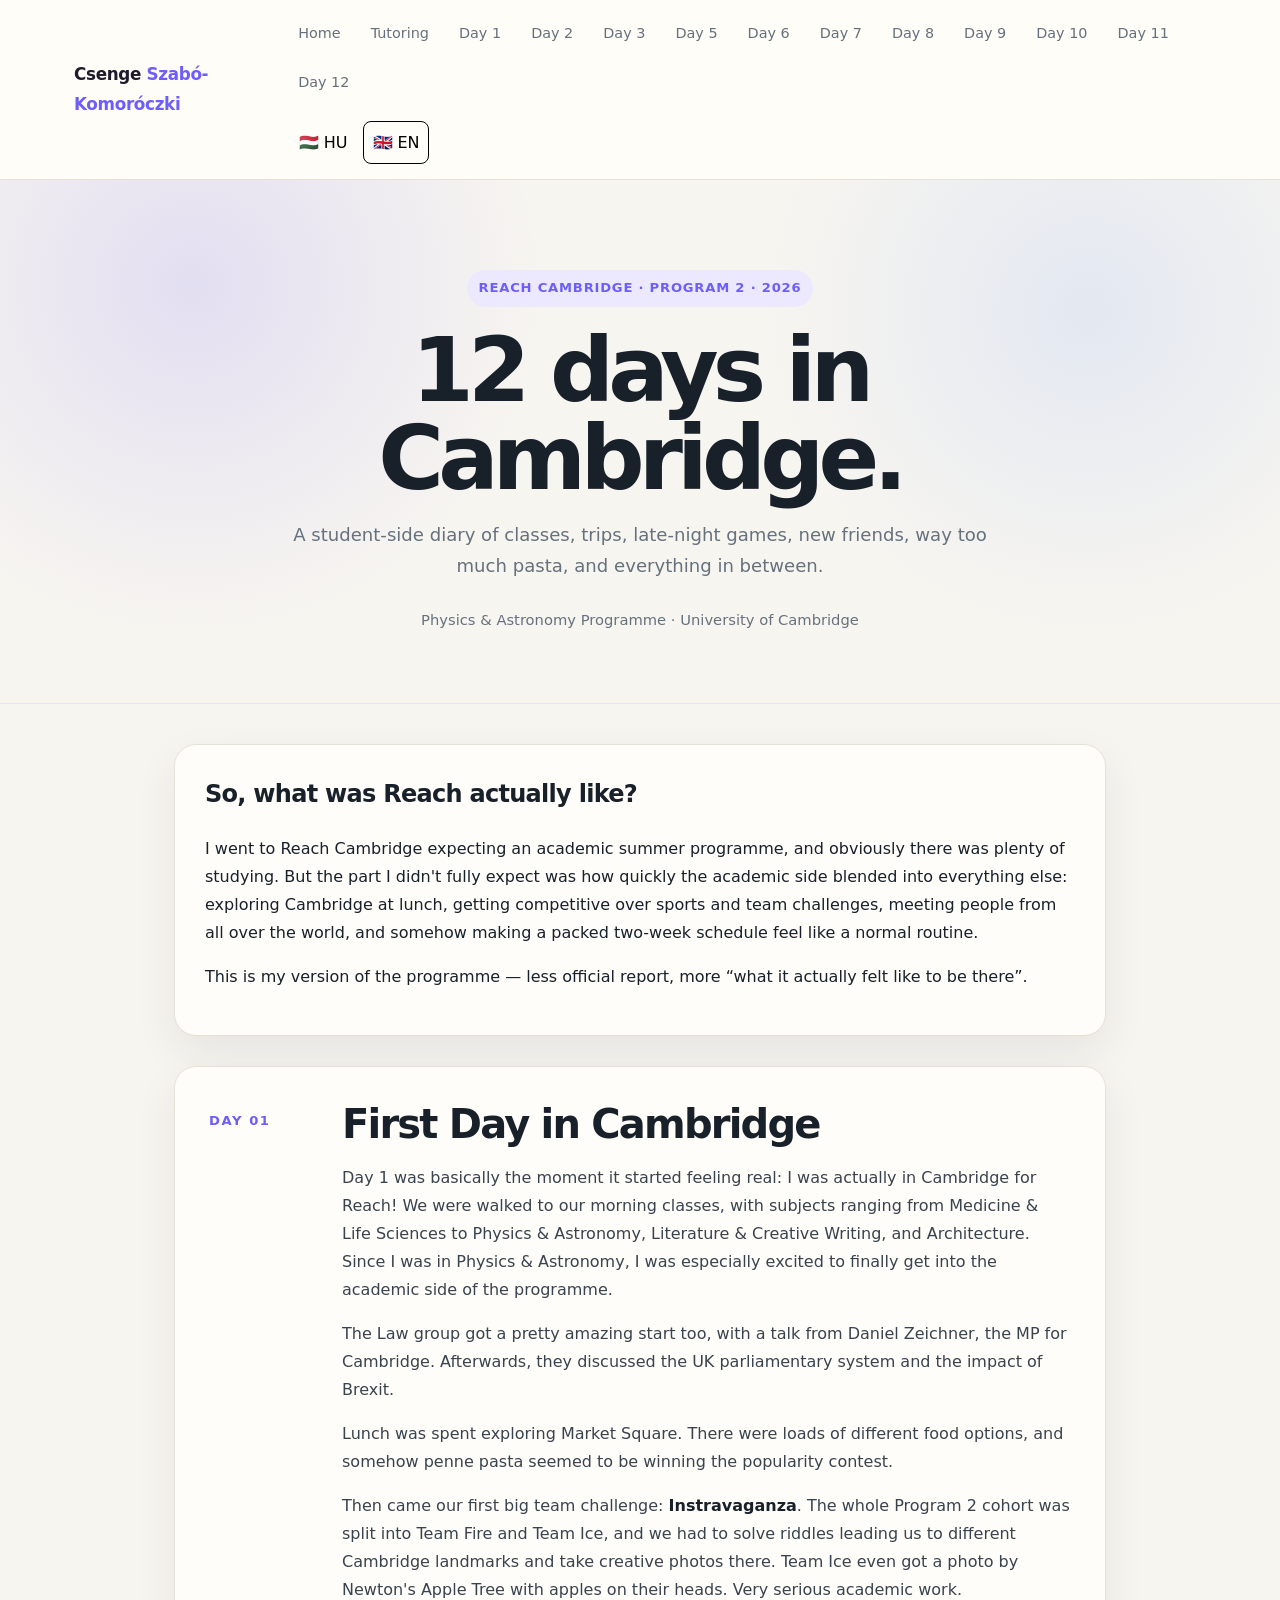
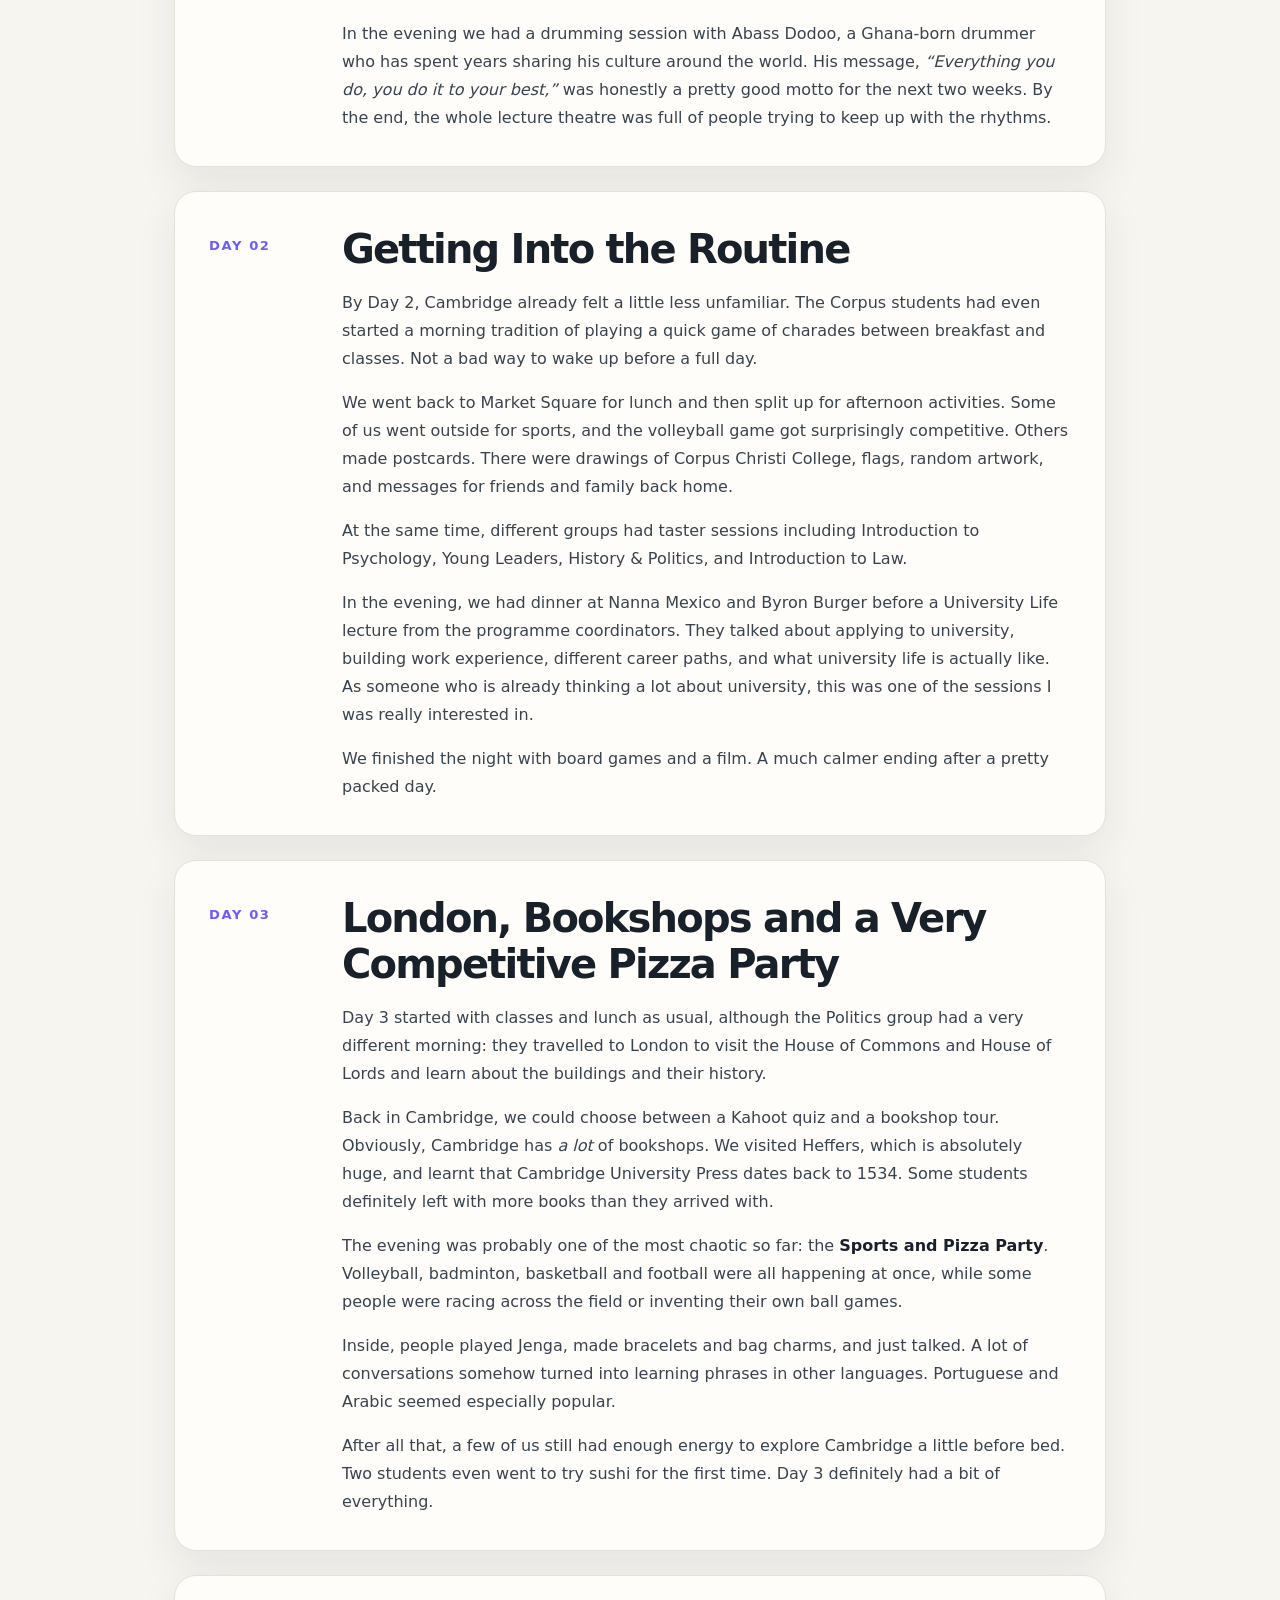
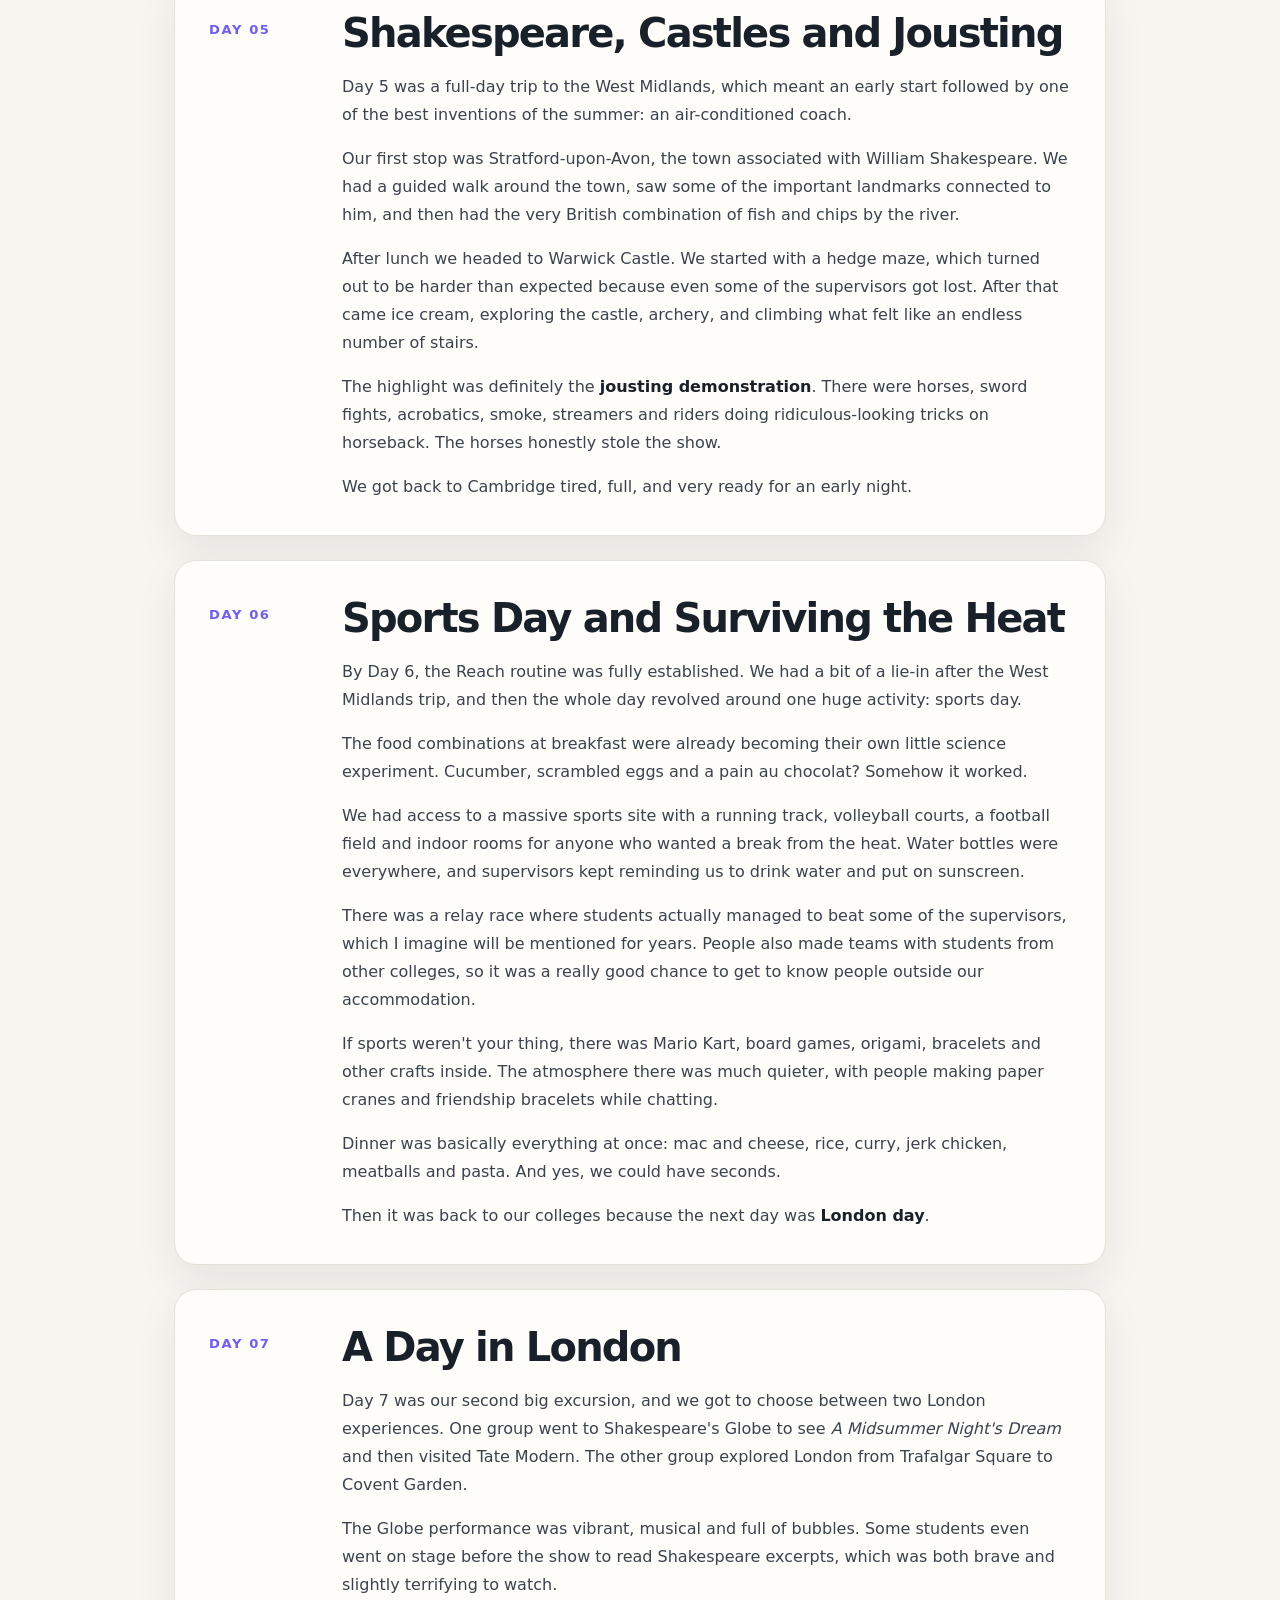
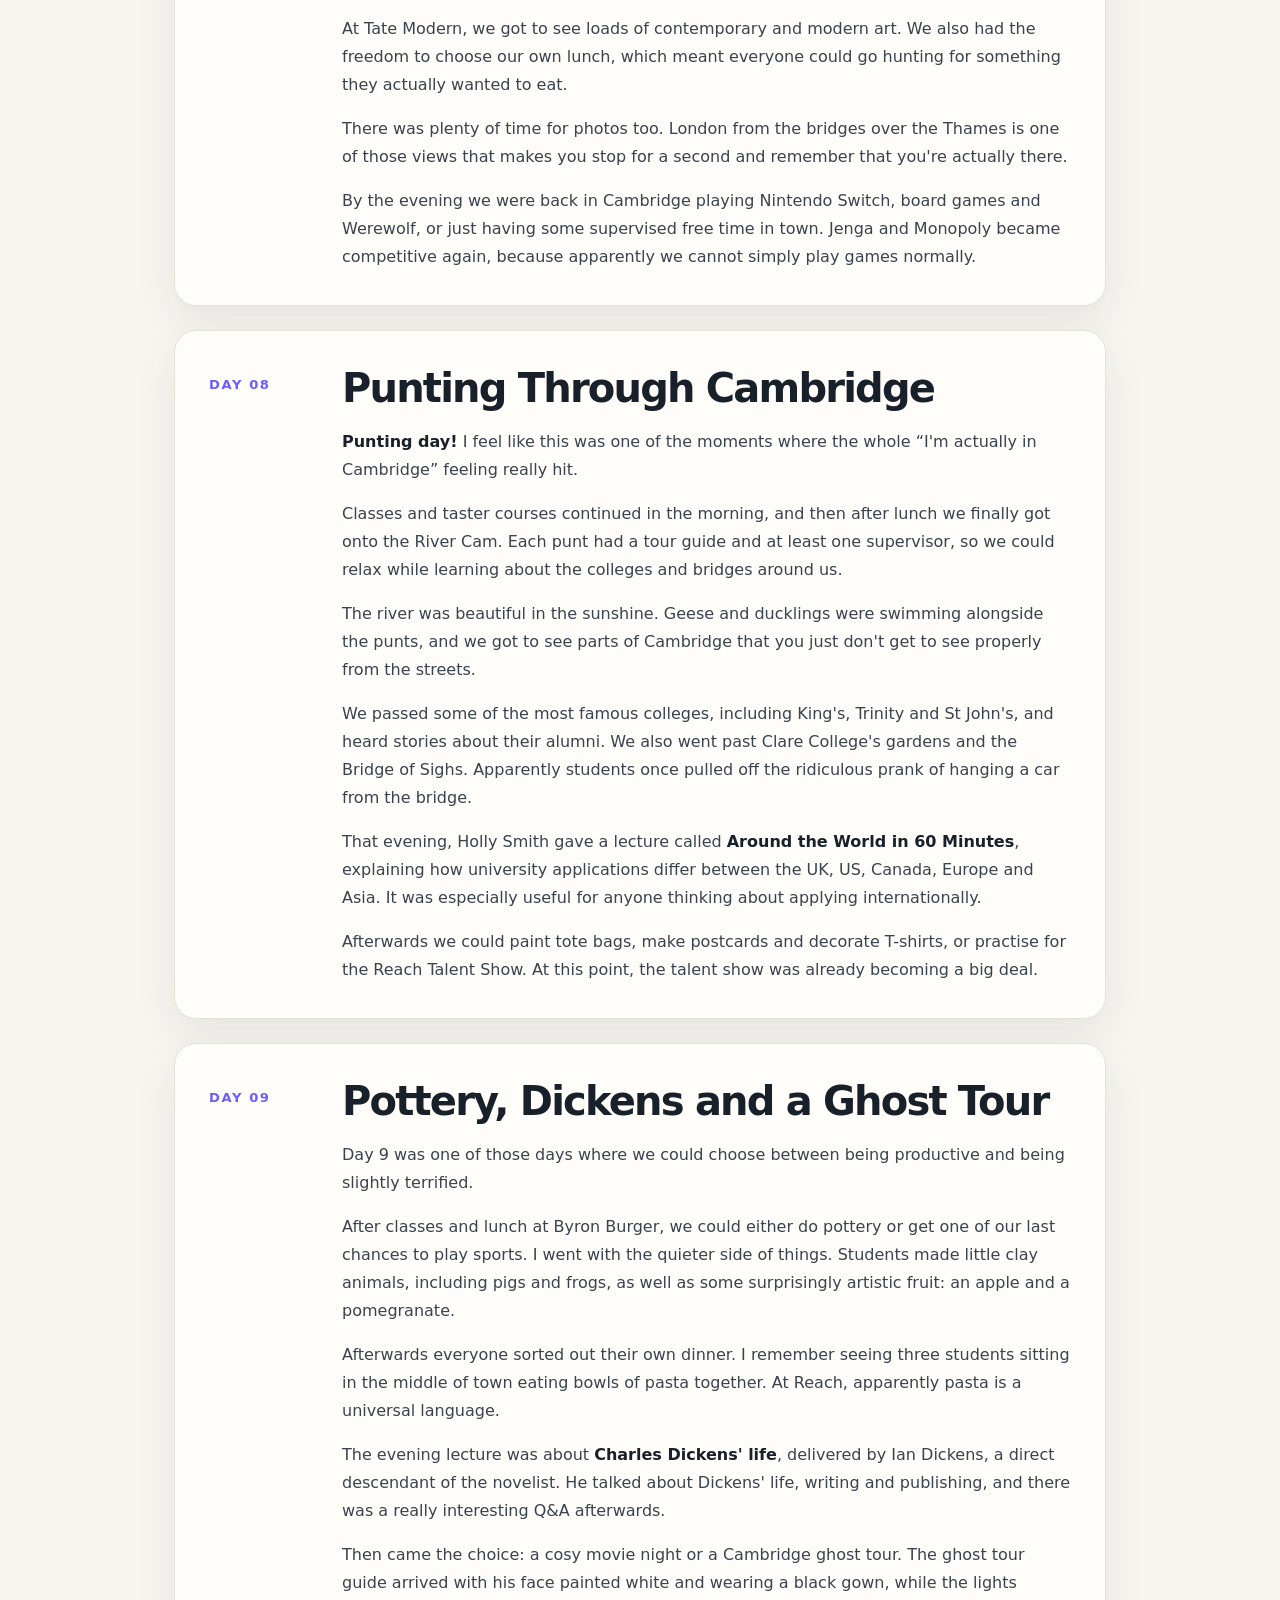
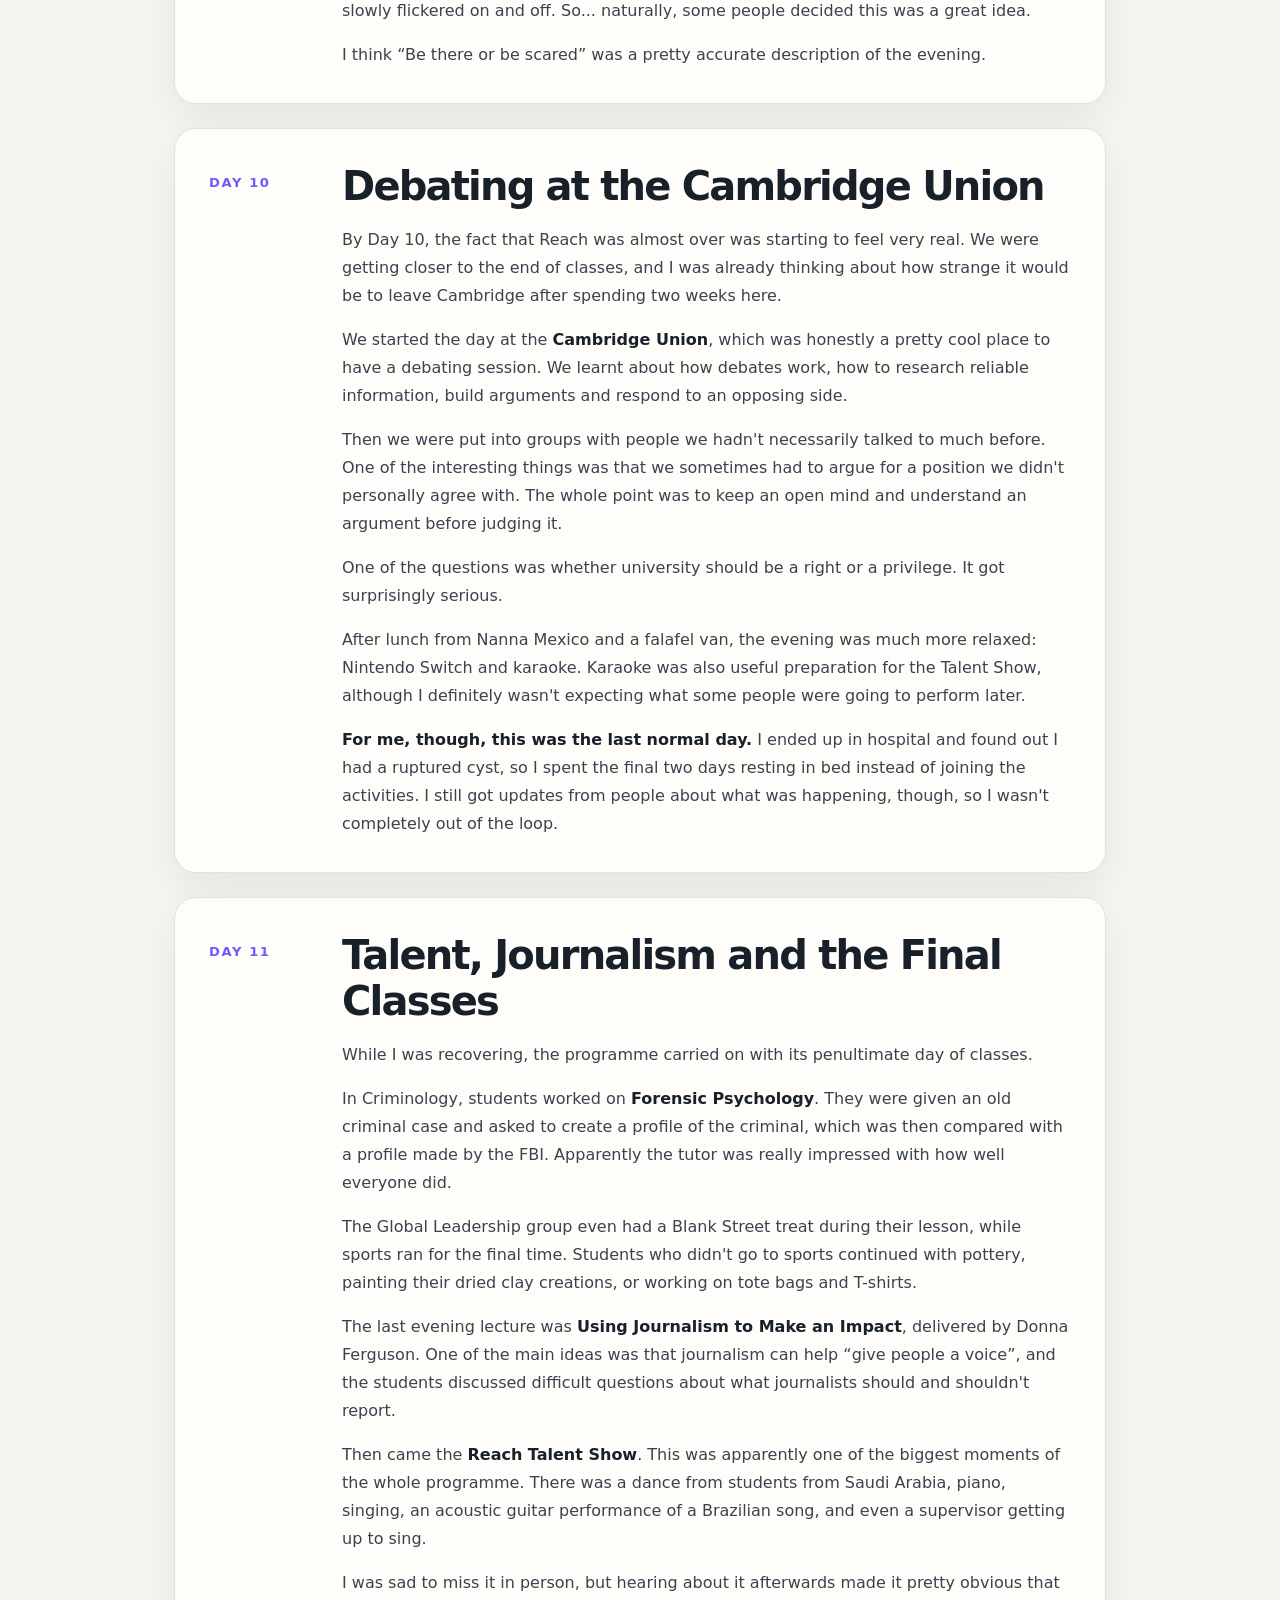
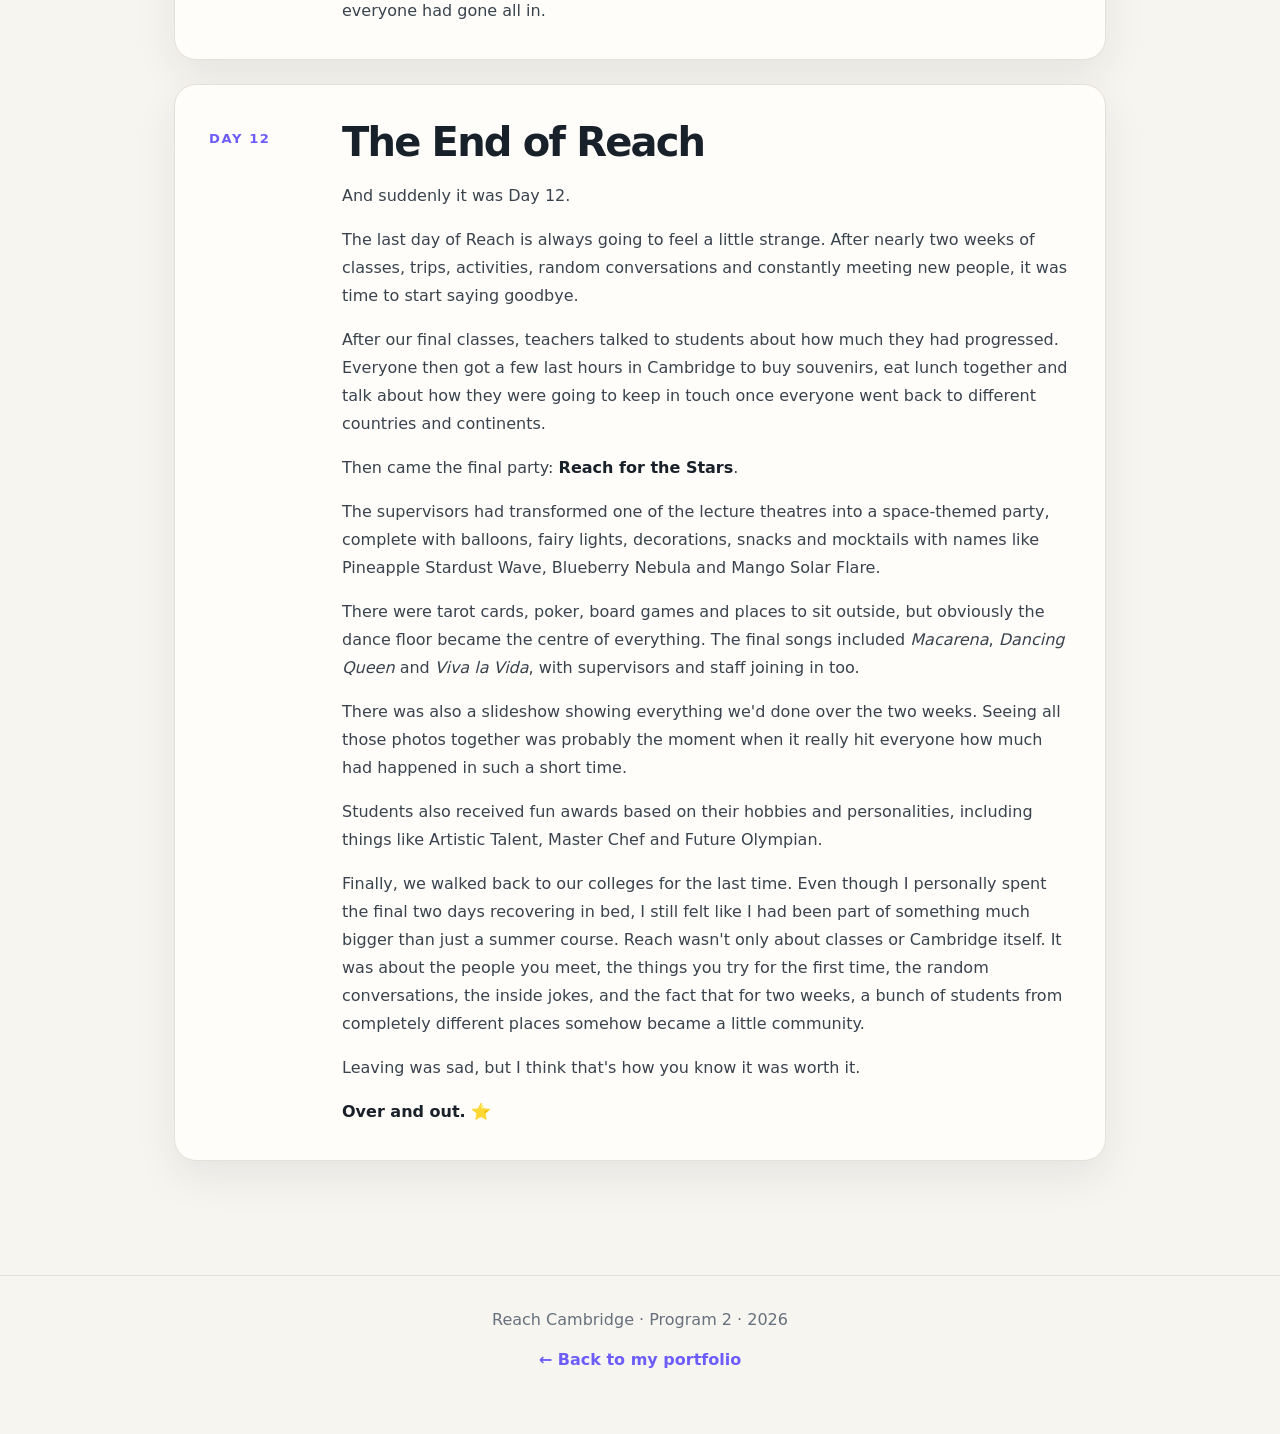
==== commit da4cfbf0: "Update blog.html" ====
--- a/blog.html
+++ b/blog.html
@@ -46,6 +46,12 @@
   }
   .brand { text-decoration: none; font-weight: 800; letter-spacing: -.02em; }
   .brand span { color: var(--accent); }
+  .blog-nav-actions {
+    display: flex;
+    align-items: center;
+    gap: 20px;
+    flex-wrap: wrap;
+  }
   .nav-links {
     display: flex;
     gap: 12px;
@@ -62,6 +68,27 @@
     border-radius: 8px;
   }
   .nav-links a:hover { background: var(--accent-soft); color: var(--accent); }
+  .nav-links a.active-page { color: var(--accent); font-weight: 700; }
+  .language-switcher {
+    display: flex;
+    align-items: center;
+    gap: .35rem;
+    flex-shrink: 0;
+  }
+  .language-switcher button {
+    border: 1px solid transparent;
+    background: transparent;
+    font: inherit;
+    cursor: pointer;
+    display: flex;
+    align-items: center;
+    gap: .3rem;
+    padding: .4rem .55rem;
+    border-radius: .5rem;
+    transition: background-color .2s ease, border-color .2s ease, transform .2s ease;
+  }
+  .language-switcher button:hover { transform: translateY(-1px); }
+  .language-switcher button.active { border-color: currentColor; }
   .hero {
     min-height: 58vh;
     display: grid;
@@ -154,6 +181,7 @@
   @media (max-width: 720px) {
     .nav-inner { align-items: flex-start; flex-direction: column; }
     .nav-links { width: 100%; }
+    .language-switcher span { display: none; }
     .hero { min-height: 52vh; padding-top: 65px; }
     .day-card { grid-template-columns: 1fr; gap: 6px; padding: 25px; }
     .day-number { padding-top: 0; }
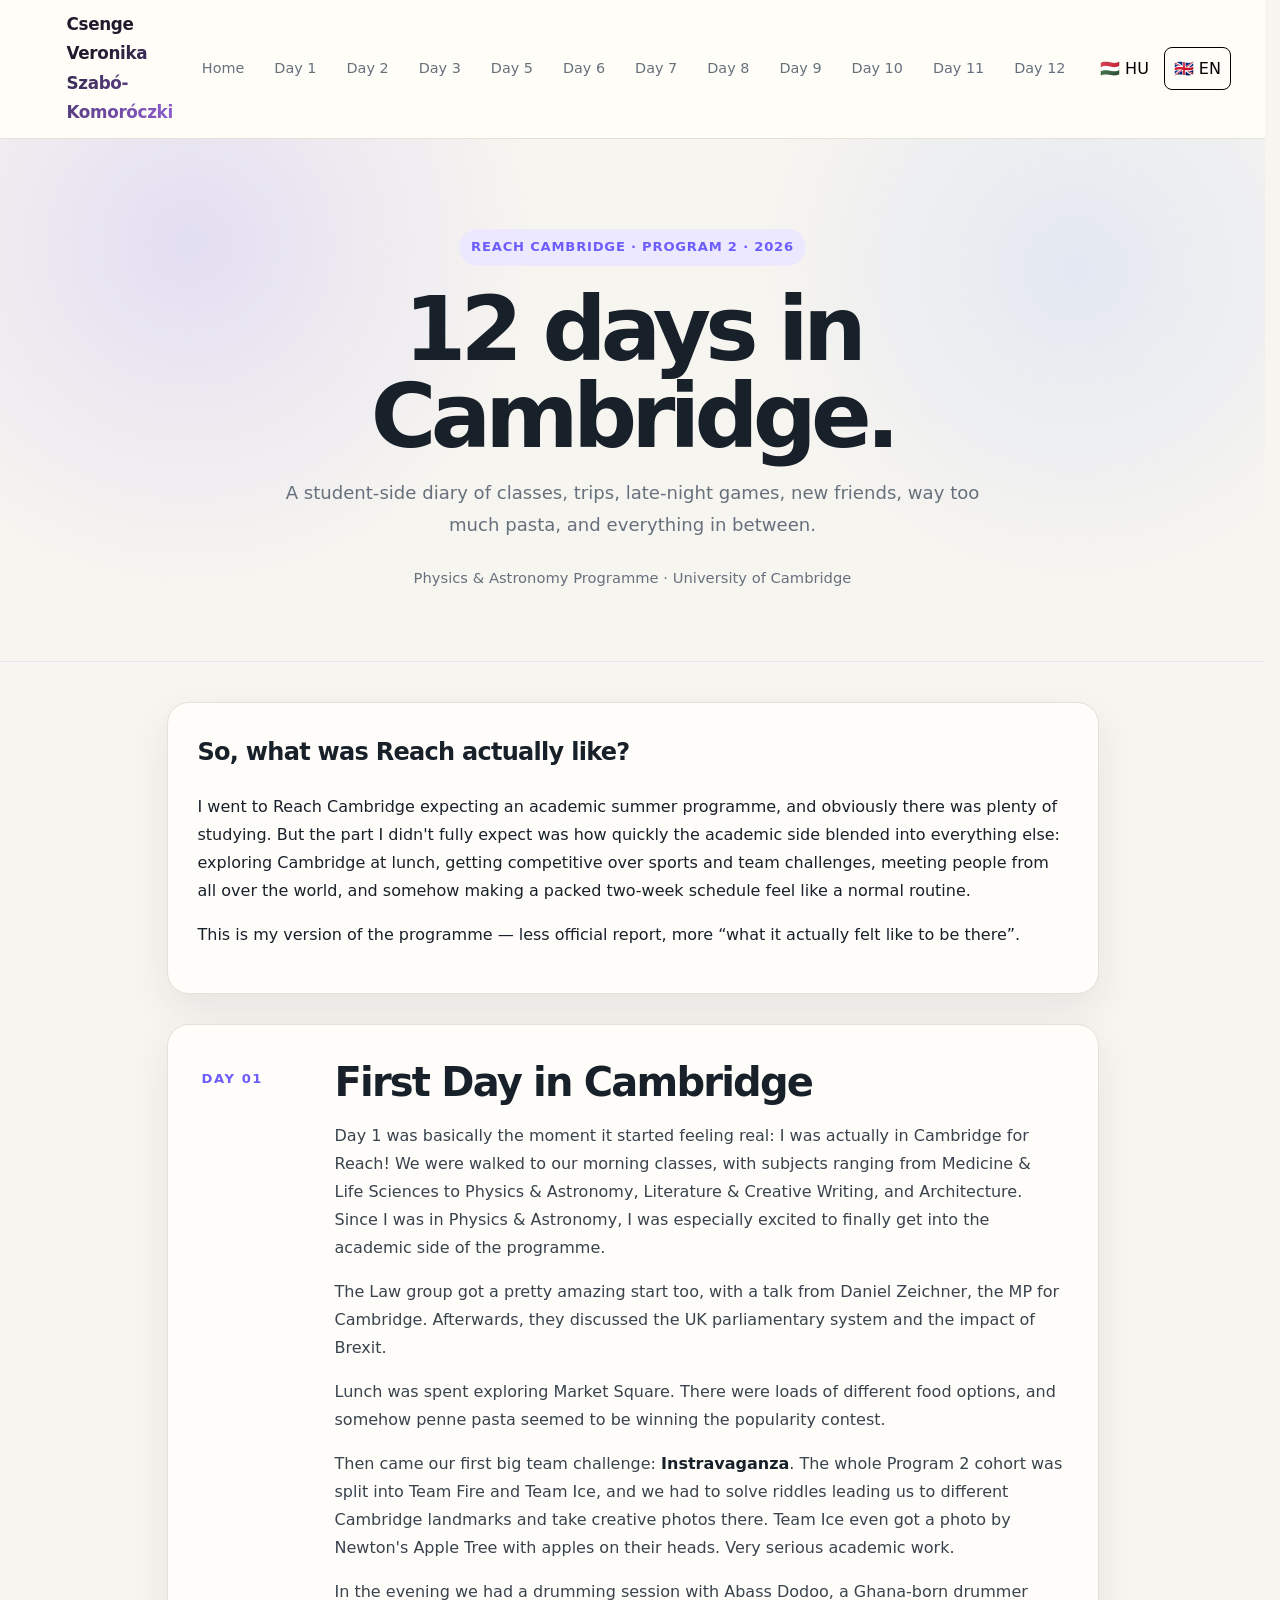
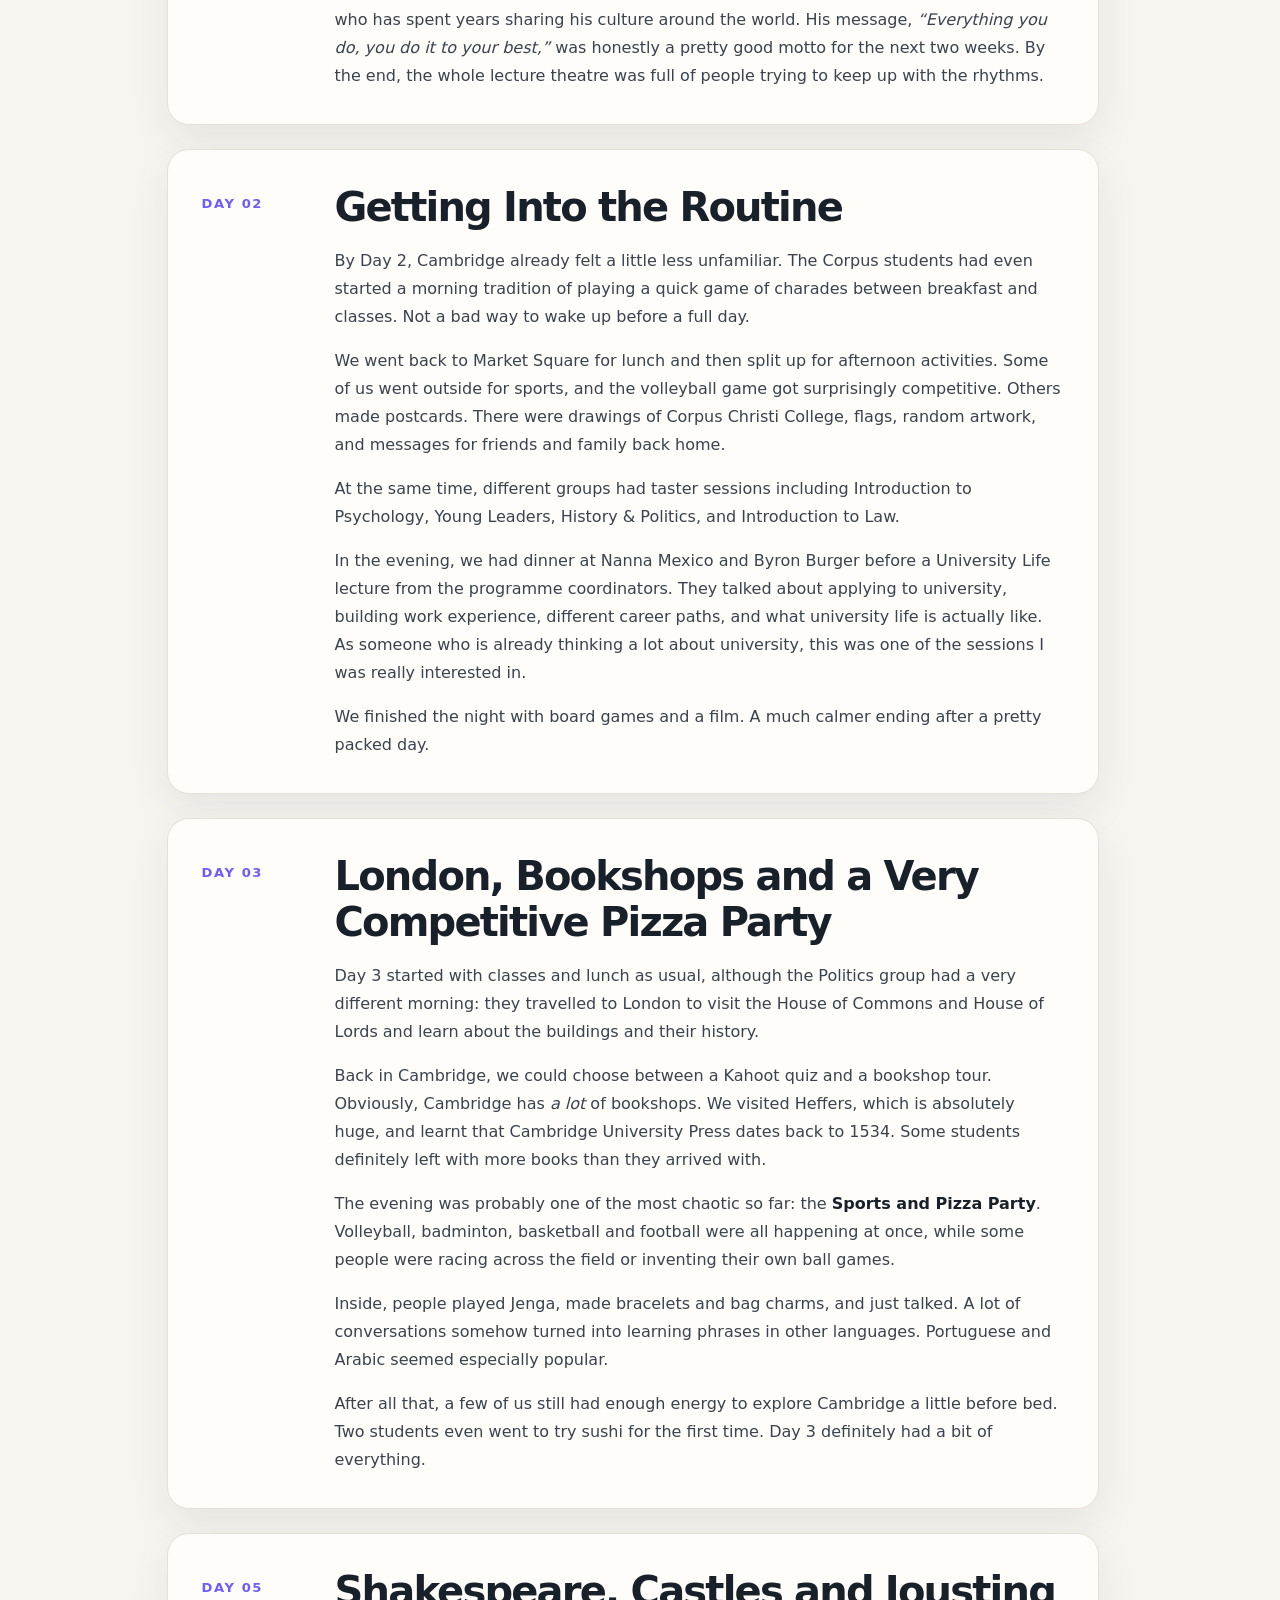
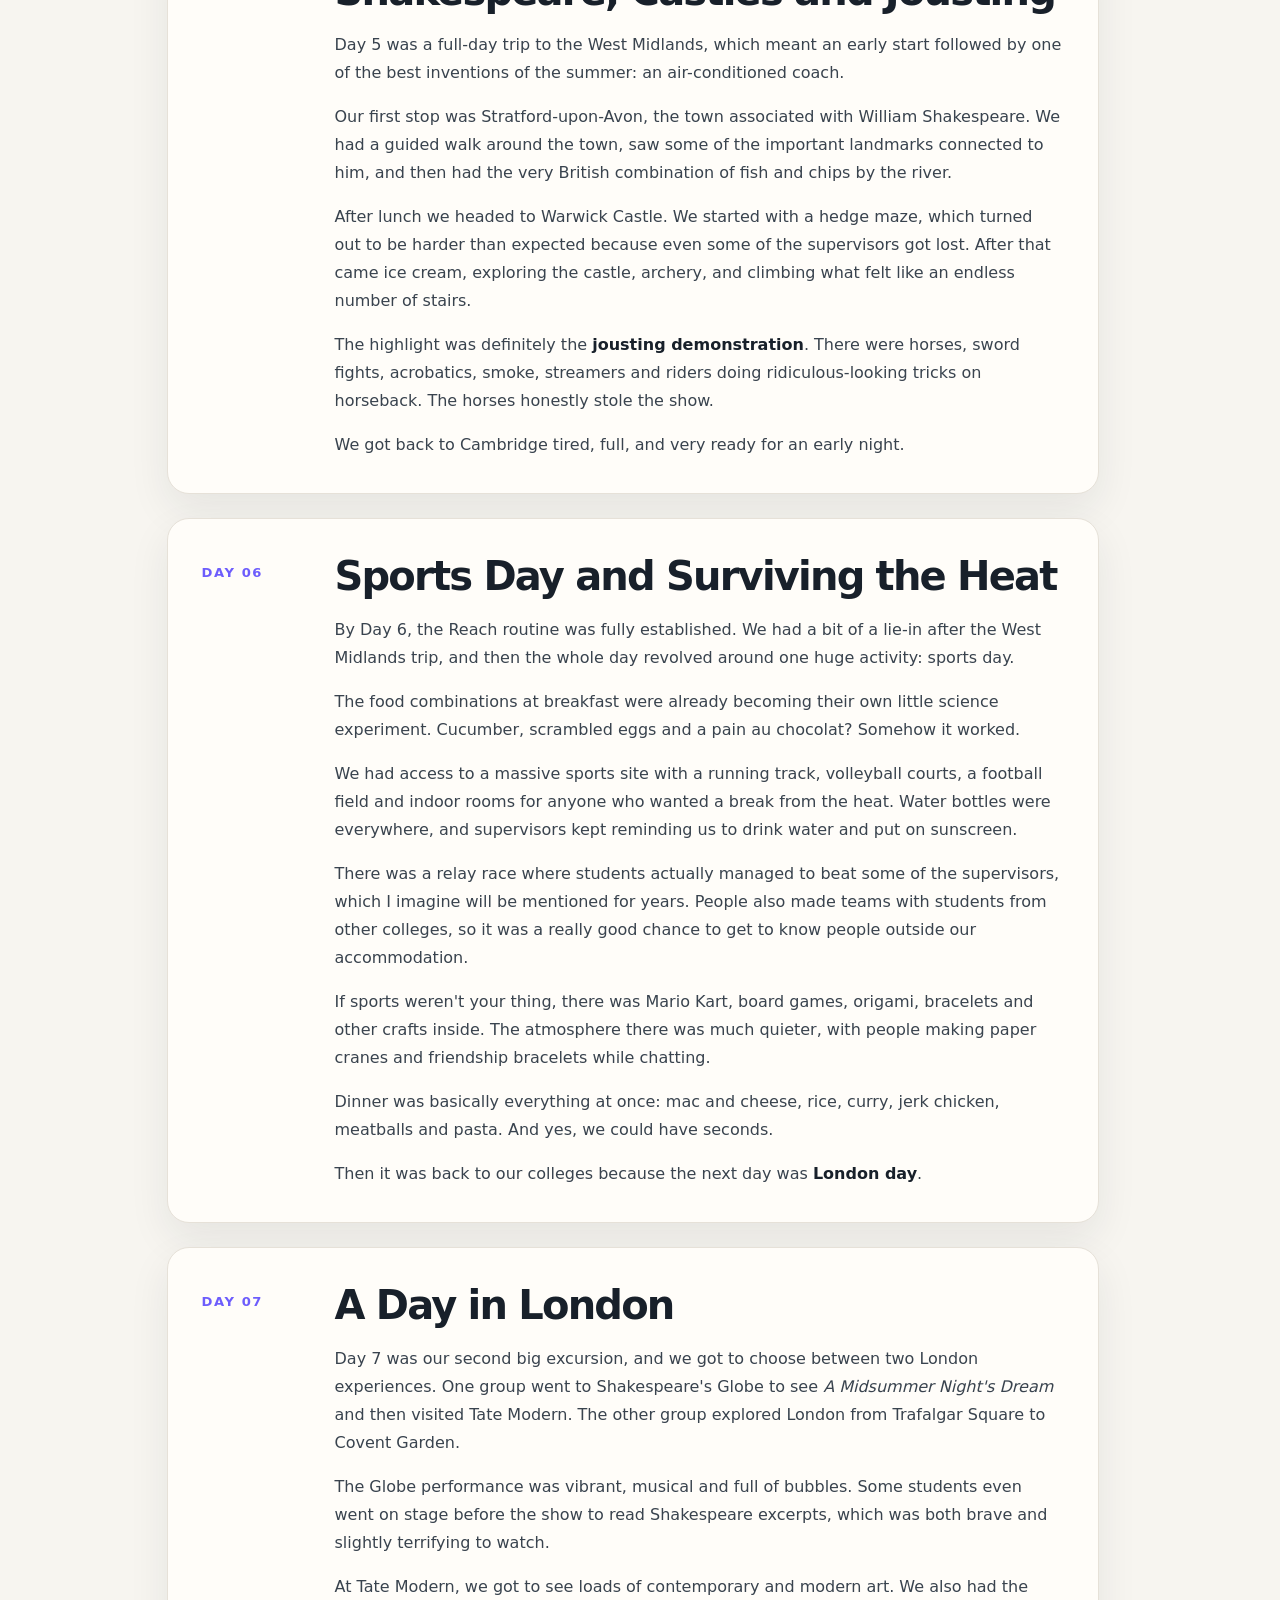
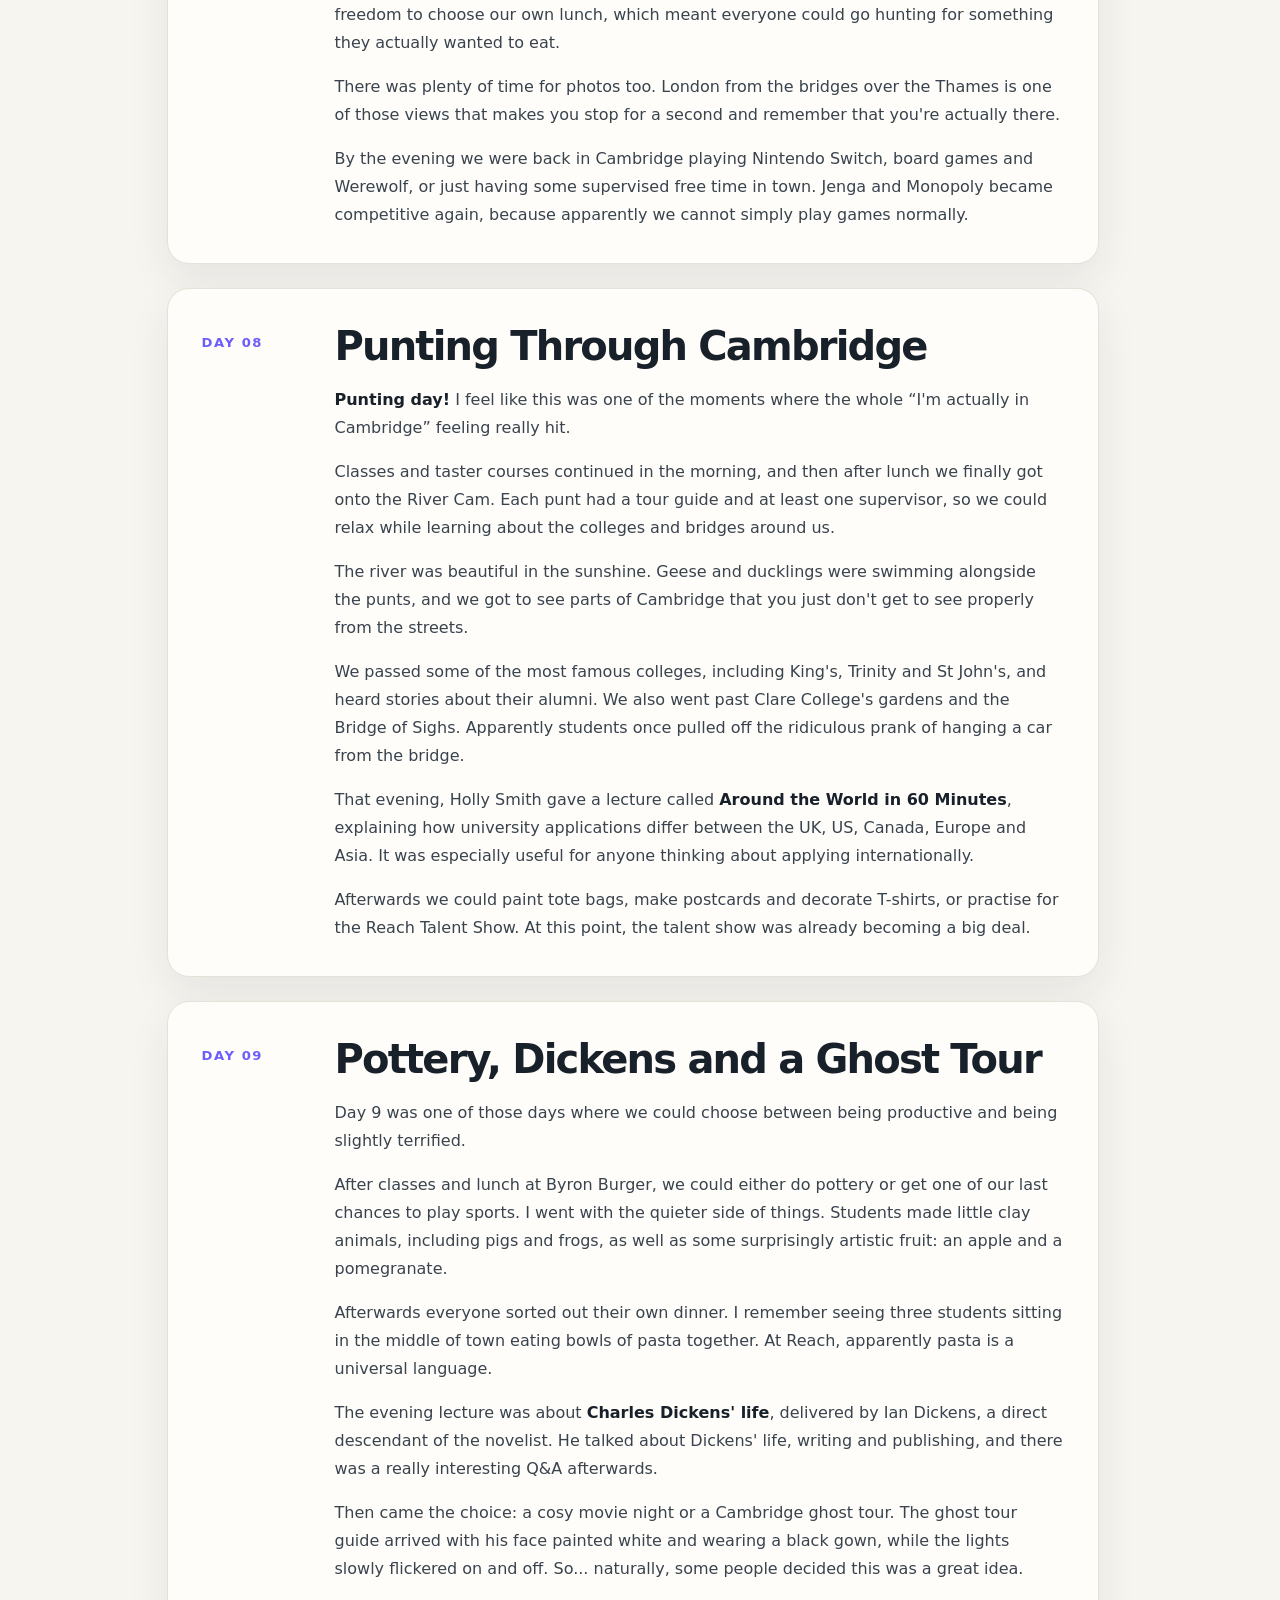
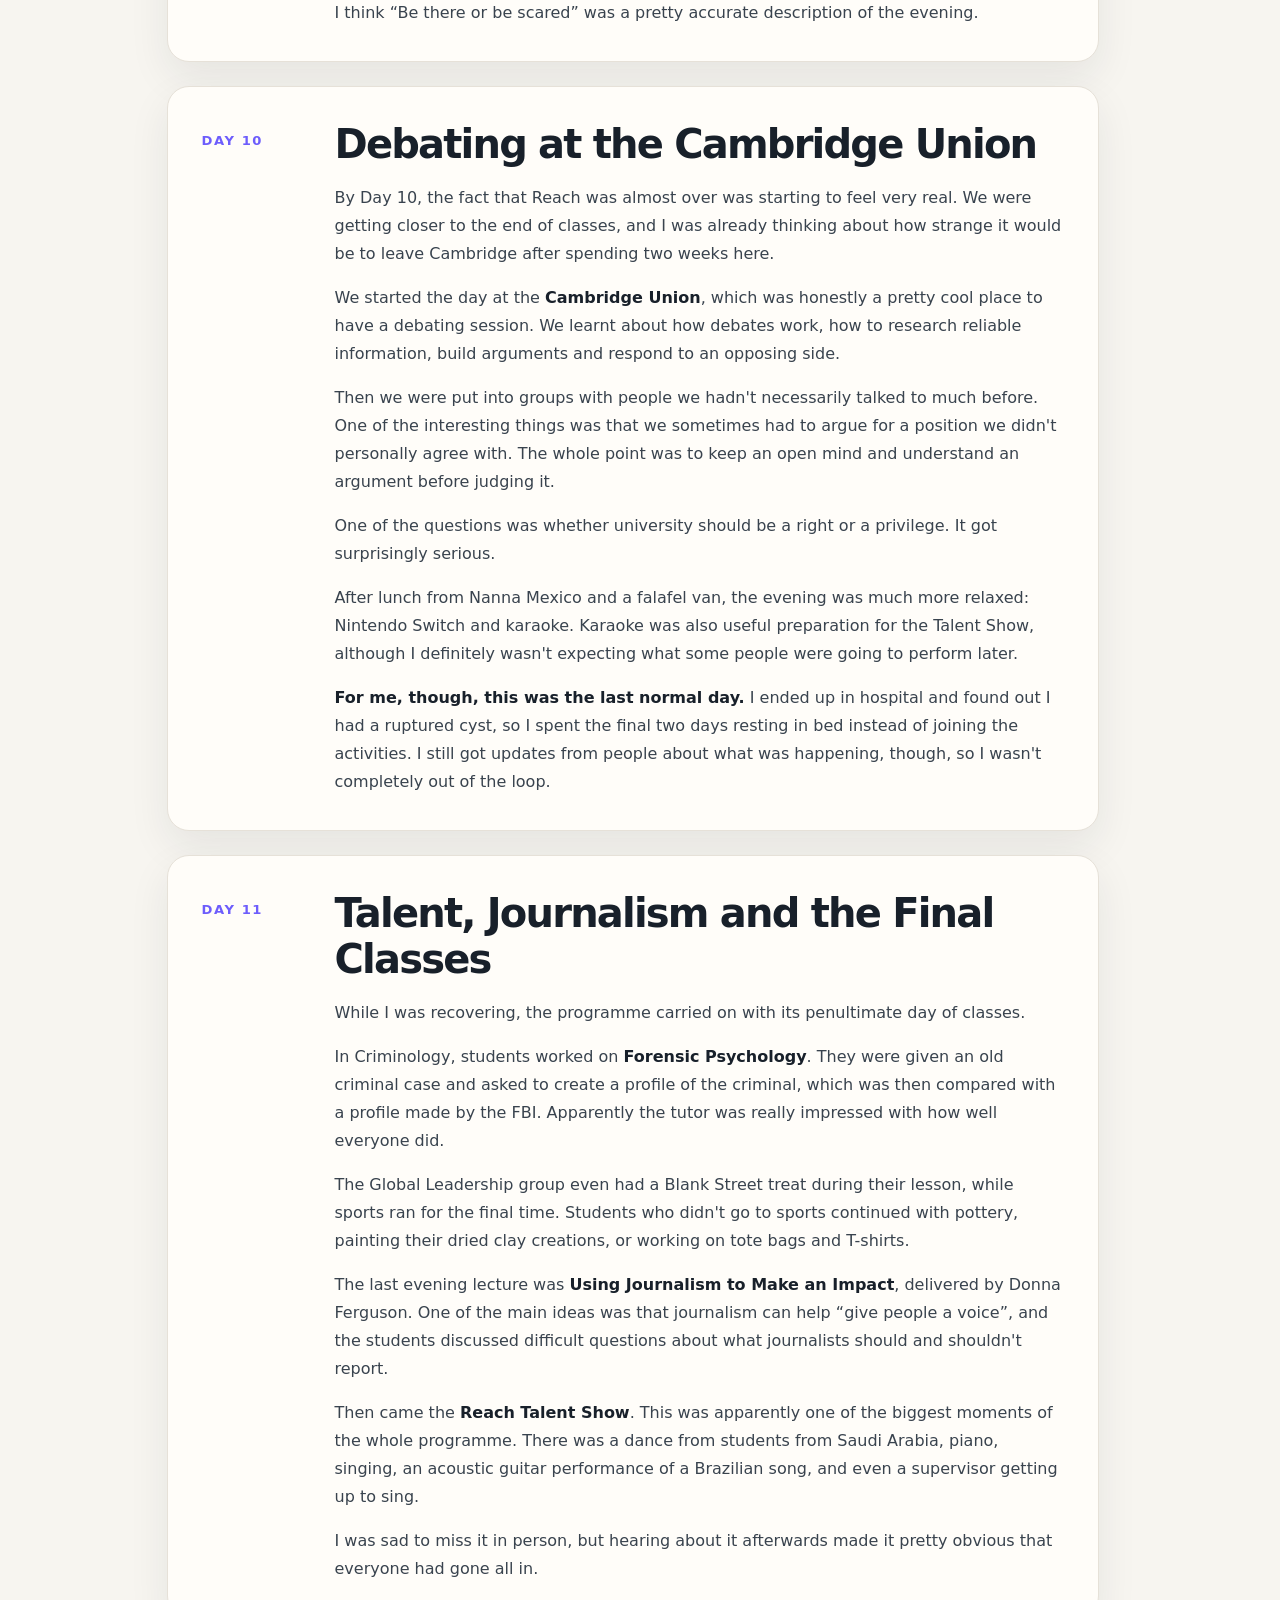
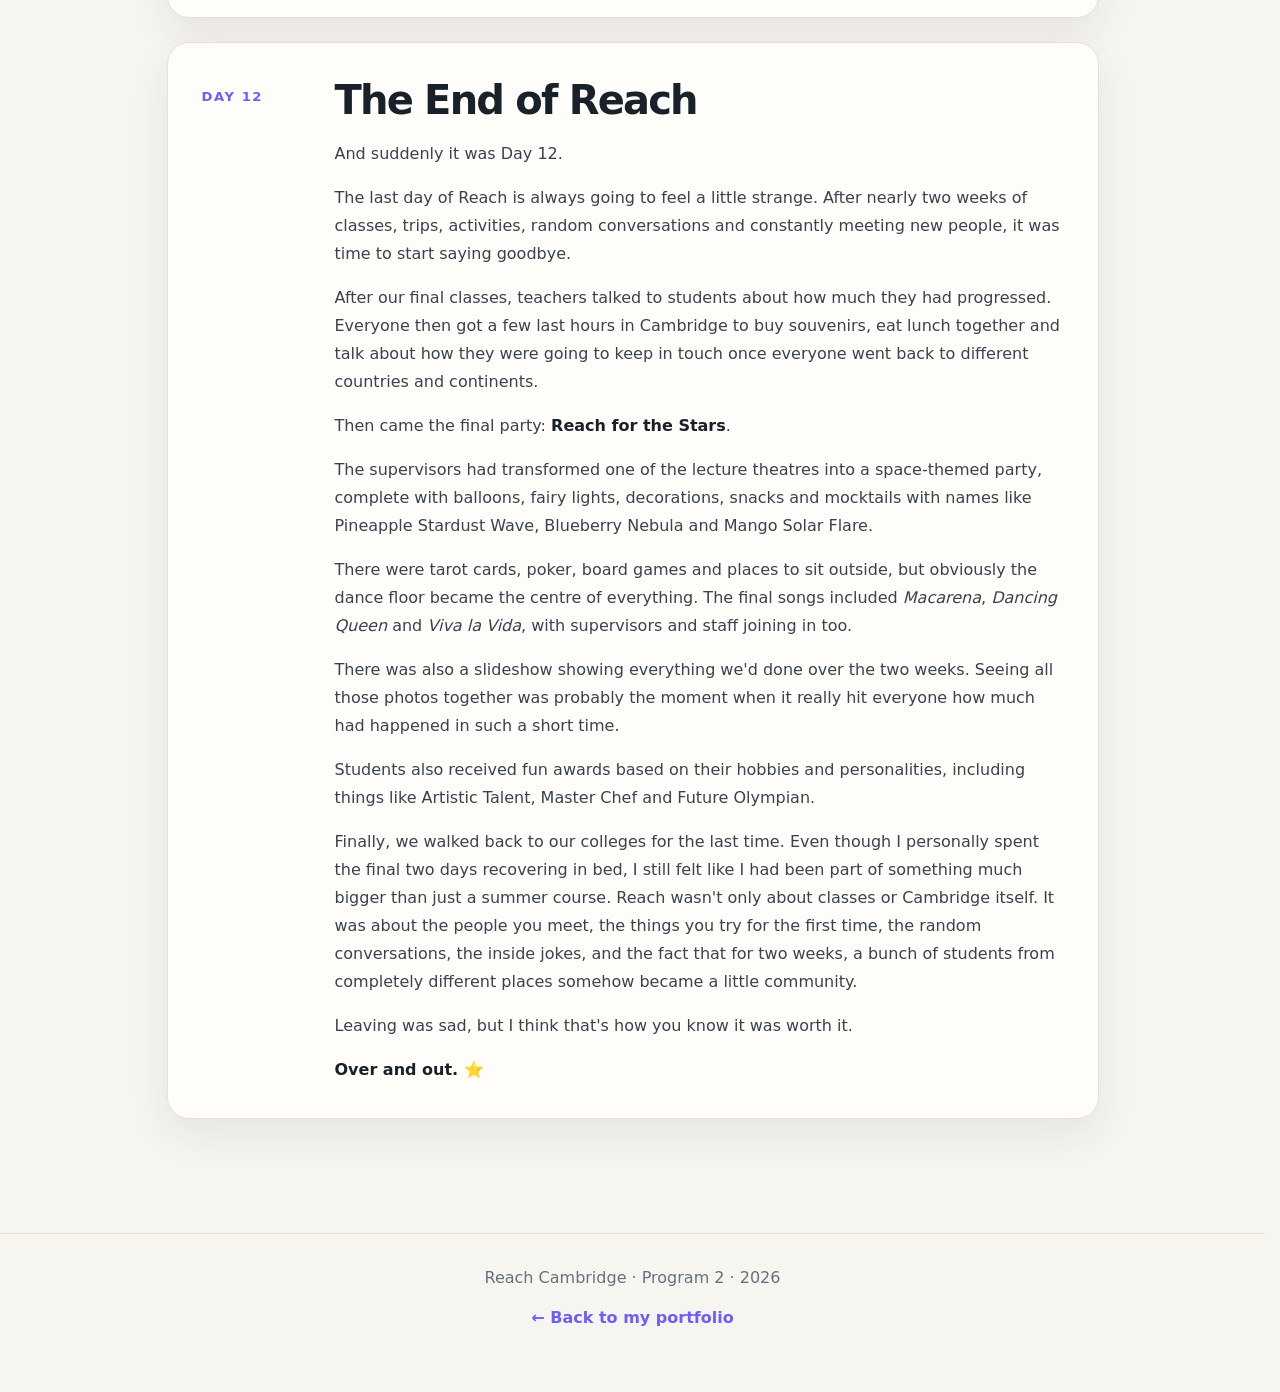
==== commit 2f06655c: "Add files via upload" ====
--- a/blog.html
+++ b/blog.html
@@ -1,429 +1,433 @@
-<!DOCTYPE html>
-<html lang="en">
-<head>
-<meta charset="UTF-8">
-<meta name="viewport" content="width=device-width, initial-scale=1.0">
-<link rel="stylesheet" href="style.css">
-<script src="translations.js" defer></script>
-<title>Reach Cambridge — My 12 Days in Cambridge</title>
-<style>
-  :root {
-    --bg: #f7f5f0;
-    --paper: #fffdf9;
-    --ink: #18202a;
-    --muted: #66717d;
-    --accent: #6d5dfc;
-    --accent-soft: #ece9ff;
-    --line: #e6e1d8;
-    --shadow: 0 16px 40px rgba(30, 35, 45, .08);
-  }
-  * { box-sizing: border-box; }
-  html { scroll-behavior: smooth; }
-  body {
-    margin: 0;
-    background: var(--bg);
-    color: var(--ink);
-    font-family: Inter, ui-sans-serif, system-ui, -apple-system, BlinkMacSystemFont, "Segoe UI", sans-serif;
-    line-height: 1.75;
-  }
-  a { color: inherit; }
-  .nav {
-    position: sticky;
-    top: 0;
-    z-index: 20;
-    background: rgba(255,253,249,.92);
-    backdrop-filter: blur(12px);
-    border-bottom: 1px solid var(--line);
-  }
-  .nav-inner {
-    max-width: 1180px;
-    margin: auto;
-    padding: 15px 24px;
-    display: flex;
-    justify-content: space-between;
-    align-items: center;
-    gap: 20px;
-  }
-  .brand { text-decoration: none; font-weight: 800; letter-spacing: -.02em; }
-  .brand span { color: var(--accent); }
-  .blog-nav-actions {
-    display: flex;
-    align-items: center;
-    gap: 20px;
-    flex-wrap: wrap;
-  }
-  .nav-links {
-    display: flex;
-    gap: 12px;
-    overflow-x: auto;
-    white-space: nowrap;
-    scrollbar-width: none;
-  }
-  .nav-links::-webkit-scrollbar { display:none; }
-  .nav-links a {
-    text-decoration: none;
-    color: var(--muted);
-    font-size: .9rem;
-    padding: 6px 9px;
-    border-radius: 8px;
-  }
-  .nav-links a:hover { background: var(--accent-soft); color: var(--accent); }
-  .nav-links a.active-page { color: var(--accent); font-weight: 700; }
-  .language-switcher {
-    display: flex;
-    align-items: center;
-    gap: .35rem;
-    flex-shrink: 0;
-  }
-  .language-switcher button {
-    border: 1px solid transparent;
-    background: transparent;
-    font: inherit;
-    cursor: pointer;
-    display: flex;
-    align-items: center;
-    gap: .3rem;
-    padding: .4rem .55rem;
-    border-radius: .5rem;
-    transition: background-color .2s ease, border-color .2s ease, transform .2s ease;
-  }
-  .language-switcher button:hover { transform: translateY(-1px); }
-  .language-switcher button.active { border-color: currentColor; }
-  .hero {
-    min-height: 58vh;
-    display: grid;
-    place-items: center;
-    padding: 90px 24px 70px;
-    background:
-      radial-gradient(circle at 15% 20%, rgba(109,93,252,.15), transparent 30%),
-      radial-gradient(circle at 85% 25%, rgba(65,125,255,.11), transparent 28%),
-      var(--bg);
-  }
-  .hero-inner { max-width: 900px; text-align: center; }
-  .eyebrow {
-    display: inline-block;
-    padding: 7px 12px;
-    border-radius: 999px;
-    background: var(--accent-soft);
-    color: var(--accent);
-    font-weight: 750;
-    font-size: .82rem;
-    letter-spacing: .06em;
-    text-transform: uppercase;
-  }
-  h1 {
-    margin: 20px 0 16px;
-    font-size: clamp(2.8rem, 7vw, 5.7rem);
-    line-height: .98;
-    letter-spacing: -.065em;
-  }
-  .hero p {
-    max-width: 720px;
-    margin: 0 auto;
-    color: var(--muted);
-    font-size: 1.13rem;
-  }
-  .hero-meta {
-    margin-top: 25px !important;
-    font-size: .92rem !important;
-  }
-  main { max-width: 980px; margin: 0 auto; padding: 40px 24px 90px; }
-  .intro {
-    background: var(--paper);
-    border: 1px solid var(--line);
-    border-radius: 22px;
-    padding: 28px 30px;
-    margin-bottom: 30px;
-    box-shadow: var(--shadow);
-  }
-  .intro h2 { margin-top: 0; letter-spacing: -.03em; }
-  .day-card {
-    display: grid;
-    grid-template-columns: 105px 1fr;
-    gap: 28px;
-    background: var(--paper);
-    border: 1px solid var(--line);
-    border-radius: 22px;
-    padding: 34px;
-    margin: 24px 0;
-    box-shadow: var(--shadow);
-    scroll-margin-top: 85px;
-  }
-  .day-number {
-    color: var(--accent);
-    font-weight: 850;
-    font-size: .82rem;
-    letter-spacing: .12em;
-    padding-top: 9px;
-  }
-  .day-content h2 {
-    margin: 0 0 17px;
-    font-size: clamp(1.7rem, 4vw, 2.5rem);
-    line-height: 1.15;
-    letter-spacing: -.045em;
-  }
-  .day-content p { margin: 0 0 16px; color: #39434e; }
-  .day-content p:last-child { margin-bottom: 0; }
-  strong { color: var(--ink); }
-  footer {
-    text-align: center;
-    color: var(--muted);
-    padding: 30px 24px 60px;
-    border-top: 1px solid var(--line);
-  }
-  .back {
-    display: inline-block;
-    margin-top: 12px;
-    text-decoration: none;
-    color: var(--accent);
-    font-weight: 700;
-  }
-  @media (max-width: 720px) {
-    .nav-inner { align-items: flex-start; flex-direction: column; }
-    .nav-links { width: 100%; }
-    .language-switcher span { display: none; }
-    .hero { min-height: 52vh; padding-top: 65px; }
-    .day-card { grid-template-columns: 1fr; gap: 6px; padding: 25px; }
-    .day-number { padding-top: 0; }
-  }
-</style>
-</head>
-<body>
-<nav class="nav">
-  <div class="nav-inner">
-
-    <a class="brand" href="index.html">
-      Csenge <span>Szabó-Komoróczki</span>
-    </a>
-
-    <div class="blog-nav-actions">
-
-      <div class="nav-links">
-
-        <a href="index.html" data-i18n="navHome">
-          Home
-        </a>
-
-        <a href="tutoring.html" data-i18n="navTutoring">
-          Tutoring
-        </a>
-
-        <a href="#day-1">Day 1</a>
-        <a href="#day-2">Day 2</a>
-        <a href="#day-3">Day 3</a>
-        <a href="#day-5">Day 5</a>
-        <a href="#day-6">Day 6</a>
-        <a href="#day-7">Day 7</a>
-        <a href="#day-8">Day 8</a>
-        <a href="#day-9">Day 9</a>
-        <a href="#day-10">Day 10</a>
-        <a href="#day-11">Day 11</a>
-        <a href="#day-12">Day 12</a>
-
-      </div>
-
-      <div class="language-switcher" aria-label="Language selector">
-
-        <button
-          type="button"
-          data-language="hu"
-          aria-label="Magyar"
-        >
-          🇭🇺 <span>HU</span>
-        </button>
-
-        <button
-          type="button"
-          data-language="en"
-          aria-label="English"
-        >
-          🇬🇧 <span>EN</span>
-        </button>
-
-      </div>
-
-    </div>
-
-  </div>
-</nav>
-
-<header class="hero">
-  <div class="hero-inner">
-    <span class="eyebrow">Reach Cambridge · Program 2 · 2026</span>
-    <h1>12 days in Cambridge.</h1>
-    <p>A student-side diary of classes, trips, late-night games, new friends, way too much pasta, and everything in between.</p>
-    <p class="hero-meta">Physics &amp; Astronomy Programme · University of Cambridge</p>
-  </div>
-</header>
-
-<main>
-  <section class="intro">
-    <h2>So, what was Reach actually like?</h2>
-    <p>I went to Reach Cambridge expecting an academic summer programme, and obviously there was plenty of studying. But the part I didn't fully expect was how quickly the academic side blended into everything else: exploring Cambridge at lunch, getting competitive over sports and team challenges, meeting people from all over the world, and somehow making a packed two-week schedule feel like a normal routine.</p>
-    <p>This is my version of the programme — less official report, more “what it actually felt like to be there”. </p>
-  </section>
-
-  
-    <article class="day-card" id="day-1">
-      <div class="day-number">DAY 01</div>
-      <div class="day-content">
-        <h2>First Day in Cambridge</h2>
-        
-<p>Day 1 was basically the moment it started feeling real: I was actually in Cambridge for Reach! We were walked to our morning classes, with subjects ranging from Medicine &amp; Life Sciences to Physics &amp; Astronomy, Literature &amp; Creative Writing, and Architecture. Since I was in Physics &amp; Astronomy, I was especially excited to finally get into the academic side of the programme.</p>
-<p>The Law group got a pretty amazing start too, with a talk from Daniel Zeichner, the MP for Cambridge. Afterwards, they discussed the UK parliamentary system and the impact of Brexit.</p>
-<p>Lunch was spent exploring Market Square. There were loads of different food options, and somehow penne pasta seemed to be winning the popularity contest.</p>
-<p>Then came our first big team challenge: <strong>Instravaganza</strong>. The whole Program 2 cohort was split into Team Fire and Team Ice, and we had to solve riddles leading us to different Cambridge landmarks and take creative photos there. Team Ice even got a photo by Newton's Apple Tree with apples on their heads. Very serious academic work.</p>
-<p>In the evening we had a drumming session with Abass Dodoo, a Ghana-born drummer who has spent years sharing his culture around the world. His message, <em>“Everything you do, you do it to your best,”</em> was honestly a pretty good motto for the next two weeks. By the end, the whole lecture theatre was full of people trying to keep up with the rhythms.</p>
-
-      </div>
-    </article>
-    <article class="day-card" id="day-2">
-      <div class="day-number">DAY 02</div>
-      <div class="day-content">
-        <h2>Getting Into the Routine</h2>
-        
-<p>By Day 2, Cambridge already felt a little less unfamiliar. The Corpus students had even started a morning tradition of playing a quick game of charades between breakfast and classes. Not a bad way to wake up before a full day.</p>
-<p>We went back to Market Square for lunch and then split up for afternoon activities. Some of us went outside for sports, and the volleyball game got surprisingly competitive. Others made postcards. There were drawings of Corpus Christi College, flags, random artwork, and messages for friends and family back home.</p>
-<p>At the same time, different groups had taster sessions including Introduction to Psychology, Young Leaders, History &amp; Politics, and Introduction to Law.</p>
-<p>In the evening, we had dinner at Nanna Mexico and Byron Burger before a University Life lecture from the programme coordinators. They talked about applying to university, building work experience, different career paths, and what university life is actually like. As someone who is already thinking a lot about university, this was one of the sessions I was really interested in.</p>
-<p>We finished the night with board games and a film. A much calmer ending after a pretty packed day.</p>
-
-      </div>
-    </article>
-    <article class="day-card" id="day-3">
-      <div class="day-number">DAY 03</div>
-      <div class="day-content">
-        <h2>London, Bookshops and a Very Competitive Pizza Party</h2>
-        
-<p>Day 3 started with classes and lunch as usual, although the Politics group had a very different morning: they travelled to London to visit the House of Commons and House of Lords and learn about the buildings and their history.</p>
-<p>Back in Cambridge, we could choose between a Kahoot quiz and a bookshop tour. Obviously, Cambridge has <em>a lot</em> of bookshops. We visited Heffers, which is absolutely huge, and learnt that Cambridge University Press dates back to 1534. Some students definitely left with more books than they arrived with.</p>
-<p>The evening was probably one of the most chaotic so far: the <strong>Sports and Pizza Party</strong>. Volleyball, badminton, basketball and football were all happening at once, while some people were racing across the field or inventing their own ball games.</p>
-<p>Inside, people played Jenga, made bracelets and bag charms, and just talked. A lot of conversations somehow turned into learning phrases in other languages. Portuguese and Arabic seemed especially popular.</p>
-<p>After all that, a few of us still had enough energy to explore Cambridge a little before bed. Two students even went to try sushi for the first time. Day 3 definitely had a bit of everything.</p>
-
-      </div>
-    </article>
-    <article class="day-card" id="day-5">
-      <div class="day-number">DAY 05</div>
-      <div class="day-content">
-        <h2>Shakespeare, Castles and Jousting</h2>
-        
-<p>Day 5 was a full-day trip to the West Midlands, which meant an early start followed by one of the best inventions of the summer: an air-conditioned coach.</p>
-<p>Our first stop was Stratford-upon-Avon, the town associated with William Shakespeare. We had a guided walk around the town, saw some of the important landmarks connected to him, and then had the very British combination of fish and chips by the river.</p>
-<p>After lunch we headed to Warwick Castle. We started with a hedge maze, which turned out to be harder than expected because even some of the supervisors got lost. After that came ice cream, exploring the castle, archery, and climbing what felt like an endless number of stairs.</p>
-<p>The highlight was definitely the <strong>jousting demonstration</strong>. There were horses, sword fights, acrobatics, smoke, streamers and riders doing ridiculous-looking tricks on horseback. The horses honestly stole the show.</p>
-<p>We got back to Cambridge tired, full, and very ready for an early night.</p>
-
-      </div>
-    </article>
-    <article class="day-card" id="day-6">
-      <div class="day-number">DAY 06</div>
-      <div class="day-content">
-        <h2>Sports Day and Surviving the Heat</h2>
-        
-<p>By Day 6, the Reach routine was fully established. We had a bit of a lie-in after the West Midlands trip, and then the whole day revolved around one huge activity: sports day.</p>
-<p>The food combinations at breakfast were already becoming their own little science experiment. Cucumber, scrambled eggs and a pain au chocolat? Somehow it worked.</p>
-<p>We had access to a massive sports site with a running track, volleyball courts, a football field and indoor rooms for anyone who wanted a break from the heat. Water bottles were everywhere, and supervisors kept reminding us to drink water and put on sunscreen.</p>
-<p>There was a relay race where students actually managed to beat some of the supervisors, which I imagine will be mentioned for years. People also made teams with students from other colleges, so it was a really good chance to get to know people outside our accommodation.</p>
-<p>If sports weren't your thing, there was Mario Kart, board games, origami, bracelets and other crafts inside. The atmosphere there was much quieter, with people making paper cranes and friendship bracelets while chatting.</p>
-<p>Dinner was basically everything at once: mac and cheese, rice, curry, jerk chicken, meatballs and pasta. And yes, we could have seconds.</p>
-<p>Then it was back to our colleges because the next day was <strong>London day</strong>.</p>
-
-      </div>
-    </article>
-    <article class="day-card" id="day-7">
-      <div class="day-number">DAY 07</div>
-      <div class="day-content">
-        <h2>A Day in London</h2>
-        
-<p>Day 7 was our second big excursion, and we got to choose between two London experiences. One group went to Shakespeare's Globe to see <em>A Midsummer Night's Dream</em> and then visited Tate Modern. The other group explored London from Trafalgar Square to Covent Garden.</p>
-<p>The Globe performance was vibrant, musical and full of bubbles. Some students even went on stage before the show to read Shakespeare excerpts, which was both brave and slightly terrifying to watch.</p>
-<p>At Tate Modern, we got to see loads of contemporary and modern art. We also had the freedom to choose our own lunch, which meant everyone could go hunting for something they actually wanted to eat.</p>
-<p>There was plenty of time for photos too. London from the bridges over the Thames is one of those views that makes you stop for a second and remember that you're actually there.</p>
-<p>By the evening we were back in Cambridge playing Nintendo Switch, board games and Werewolf, or just having some supervised free time in town. Jenga and Monopoly became competitive again, because apparently we cannot simply play games normally.</p>
-
-      </div>
-    </article>
-    <article class="day-card" id="day-8">
-      <div class="day-number">DAY 08</div>
-      <div class="day-content">
-        <h2>Punting Through Cambridge</h2>
-        
-<p><strong>Punting day!</strong> I feel like this was one of the moments where the whole “I'm actually in Cambridge” feeling really hit.</p>
-<p>Classes and taster courses continued in the morning, and then after lunch we finally got onto the River Cam. Each punt had a tour guide and at least one supervisor, so we could relax while learning about the colleges and bridges around us.</p>
-<p>The river was beautiful in the sunshine. Geese and ducklings were swimming alongside the punts, and we got to see parts of Cambridge that you just don't get to see properly from the streets.</p>
-<p>We passed some of the most famous colleges, including King's, Trinity and St John's, and heard stories about their alumni. We also went past Clare College's gardens and the Bridge of Sighs. Apparently students once pulled off the ridiculous prank of hanging a car from the bridge.</p>
-<p>That evening, Holly Smith gave a lecture called <strong>Around the World in 60 Minutes</strong>, explaining how university applications differ between the UK, US, Canada, Europe and Asia. It was especially useful for anyone thinking about applying internationally.</p>
-<p>Afterwards we could paint tote bags, make postcards and decorate T-shirts, or practise for the Reach Talent Show. At this point, the talent show was already becoming a big deal.</p>
-
-      </div>
-    </article>
-    <article class="day-card" id="day-9">
-      <div class="day-number">DAY 09</div>
-      <div class="day-content">
-        <h2>Pottery, Dickens and a Ghost Tour</h2>
-        
-<p>Day 9 was one of those days where we could choose between being productive and being slightly terrified.</p>
-<p>After classes and lunch at Byron Burger, we could either do pottery or get one of our last chances to play sports. I went with the quieter side of things. Students made little clay animals, including pigs and frogs, as well as some surprisingly artistic fruit: an apple and a pomegranate.</p>
-<p>Afterwards everyone sorted out their own dinner. I remember seeing three students sitting in the middle of town eating bowls of pasta together. At Reach, apparently pasta is a universal language.</p>
-<p>The evening lecture was about <strong>Charles Dickens' life</strong>, delivered by Ian Dickens, a direct descendant of the novelist. He talked about Dickens' life, writing and publishing, and there was a really interesting Q&amp;A afterwards.</p>
-<p>Then came the choice: a cosy movie night or a Cambridge ghost tour. The ghost tour guide arrived with his face painted white and wearing a black gown, while the lights slowly flickered on and off. So... naturally, some people decided this was a great idea.</p>
-<p>I think “Be there or be scared” was a pretty accurate description of the evening.</p>
-
-      </div>
-    </article>
-    <article class="day-card" id="day-10">
-      <div class="day-number">DAY 10</div>
-      <div class="day-content">
-        <h2>Debating at the Cambridge Union</h2>
-        
-<p>By Day 10, the fact that Reach was almost over was starting to feel very real. We were getting closer to the end of classes, and I was already thinking about how strange it would be to leave Cambridge after spending two weeks here.</p>
-<p>We started the day at the <strong>Cambridge Union</strong>, which was honestly a pretty cool place to have a debating session. We learnt about how debates work, how to research reliable information, build arguments and respond to an opposing side.</p>
-<p>Then we were put into groups with people we hadn't necessarily talked to much before. One of the interesting things was that we sometimes had to argue for a position we didn't personally agree with. The whole point was to keep an open mind and understand an argument before judging it.</p>
-<p>One of the questions was whether university should be a right or a privilege. It got surprisingly serious.</p>
-<p>After lunch from Nanna Mexico and a falafel van, the evening was much more relaxed: Nintendo Switch and karaoke. Karaoke was also useful preparation for the Talent Show, although I definitely wasn't expecting what some people were going to perform later.</p>
-<p><strong>For me, though, this was the last normal day.</strong> I ended up in hospital and found out I had a ruptured cyst, so I spent the final two days resting in bed instead of joining the activities. I still got updates from people about what was happening, though, so I wasn't completely out of the loop.</p>
-
-      </div>
-    </article>
-    <article class="day-card" id="day-11">
-      <div class="day-number">DAY 11</div>
-      <div class="day-content">
-        <h2>Talent, Journalism and the Final Classes</h2>
-        
-<p>While I was recovering, the programme carried on with its penultimate day of classes.</p>
-<p>In Criminology, students worked on <strong>Forensic Psychology</strong>. They were given an old criminal case and asked to create a profile of the criminal, which was then compared with a profile made by the FBI. Apparently the tutor was really impressed with how well everyone did.</p>
-<p>The Global Leadership group even had a Blank Street treat during their lesson, while sports ran for the final time. Students who didn't go to sports continued with pottery, painting their dried clay creations, or working on tote bags and T-shirts.</p>
-<p>The last evening lecture was <strong>Using Journalism to Make an Impact</strong>, delivered by Donna Ferguson. One of the main ideas was that journalism can help “give people a voice”, and the students discussed difficult questions about what journalists should and shouldn't report.</p>
-<p>Then came the <strong>Reach Talent Show</strong>. This was apparently one of the biggest moments of the whole programme. There was a dance from students from Saudi Arabia, piano, singing, an acoustic guitar performance of a Brazilian song, and even a supervisor getting up to sing.</p>
-<p>I was sad to miss it in person, but hearing about it afterwards made it pretty obvious that everyone had gone all in.</p>
-
-      </div>
-    </article>
-    <article class="day-card" id="day-12">
-      <div class="day-number">DAY 12</div>
-      <div class="day-content">
-        <h2>The End of Reach</h2>
-        
-<p>And suddenly it was Day 12.</p>
-<p>The last day of Reach is always going to feel a little strange. After nearly two weeks of classes, trips, activities, random conversations and constantly meeting new people, it was time to start saying goodbye.</p>
-<p>After our final classes, teachers talked to students about how much they had progressed. Everyone then got a few last hours in Cambridge to buy souvenirs, eat lunch together and talk about how they were going to keep in touch once everyone went back to different countries and continents.</p>
-<p>Then came the final party: <strong>Reach for the Stars</strong>.</p>
-<p>The supervisors had transformed one of the lecture theatres into a space-themed party, complete with balloons, fairy lights, decorations, snacks and mocktails with names like Pineapple Stardust Wave, Blueberry Nebula and Mango Solar Flare.</p>
-<p>There were tarot cards, poker, board games and places to sit outside, but obviously the dance floor became the centre of everything. The final songs included <em>Macarena</em>, <em>Dancing Queen</em> and <em>Viva la Vida</em>, with supervisors and staff joining in too.</p>
-<p>There was also a slideshow showing everything we'd done over the two weeks. Seeing all those photos together was probably the moment when it really hit everyone how much had happened in such a short time.</p>
-<p>Students also received fun awards based on their hobbies and personalities, including things like Artistic Talent, Master Chef and Future Olympian.</p>
-<p>Finally, we walked back to our colleges for the last time. Even though I personally spent the final two days recovering in bed, I still felt like I had been part of something much bigger than just a summer course. Reach wasn't only about classes or Cambridge itself. It was about the people you meet, the things you try for the first time, the random conversations, the inside jokes, and the fact that for two weeks, a bunch of students from completely different places somehow became a little community.</p>
-<p>Leaving was sad, but I think that's how you know it was worth it.</p>
-<p><strong>Over and out. ⭐</strong></p>
-
-      </div>
-    </article>
-</main>
-
-<footer>
-  <div>Reach Cambridge · Program 2 · 2026</div>
-  <a class="back" href="index.html">← Back to my portfolio</a>
-</footer>
-</body>
-</html>
+<!DOCTYPE html>
+<html lang="en">
+<head>
+<meta charset="UTF-8">
+<meta name="viewport" content="width=device-width, initial-scale=1.0">
+<link rel="stylesheet" href="style.css">
+<script src="translations.js" defer></script>
+<title>Reach Cambridge — My 12 Days in Cambridge</title>
+<style>
+  :root {
+    --bg: #f7f5f0;
+    --paper: #fffdf9;
+    --ink: #18202a;
+    --muted: #66717d;
+    --accent: #6d5dfc;
+    --accent-soft: #ece9ff;
+    --line: #e6e1d8;
+    --shadow: 0 16px 40px rgba(30, 35, 45, .08);
+  }
+  * { box-sizing: border-box; }
+  html { scroll-behavior: smooth; }
+  body {
+    margin: 0;
+    background: var(--bg);
+    color: var(--ink);
+    font-family: Inter, ui-sans-serif, system-ui, -apple-system, BlinkMacSystemFont, "Segoe UI", sans-serif;
+    line-height: 1.75;
+  }
+  a { color: inherit; }
+  .nav {
+    position: sticky;
+    top: 0;
+    z-index: 20;
+    background: rgba(255,253,249,.92);
+    backdrop-filter: blur(12px);
+    border-bottom: 1px solid var(--line);
+  }
+  .nav-inner {
+    max-width: 1180px;
+    margin: auto;
+    padding: 10px 24px;
+    display: flex;
+    justify-content: space-between;
+    align-items: center;
+    gap: 20px;
+  }
+  .brand { text-decoration: none; font-weight: 800; letter-spacing: -.02em; }
+  .brand span { color: var(--accent); }
+  .blog-nav-actions {
+    display: flex;
+    align-items: center;
+    gap: 16px;
+    flex-wrap: nowrap;
+  }
+  .nav-links {
+    display: flex;
+    gap: 12px;
+    overflow-x: auto;
+    white-space: nowrap;
+    scrollbar-width: none;
+  }
+  .nav-links::-webkit-scrollbar { display:none; }
+  .nav-links a {
+    text-decoration: none;
+    color: var(--muted);
+    font-size: .9rem;
+    padding: 6px 9px;
+    border-radius: 8px;
+  }
+  .nav-links a:hover { background: var(--accent-soft); color: var(--accent); }
+  .nav-links a.active-page { color: var(--accent); font-weight: 700; }
+  .language-switcher {
+    display: flex;
+    align-items: center;
+    gap: .35rem;
+    flex-shrink: 0;
+  }
+  .language-switcher button {
+    border: 1px solid transparent;
+    background: transparent;
+    font: inherit;
+    cursor: pointer;
+    display: flex;
+    align-items: center;
+    gap: .3rem;
+    padding: .4rem .55rem;
+    border-radius: .5rem;
+    transition: background-color .2s ease, border-color .2s ease, transform .2s ease;
+  }
+  .language-switcher button:hover { transform: translateY(-1px); }
+  .language-switcher button.active { border-color: currentColor; }
+  .hero {
+    min-height: 58vh;
+    display: grid;
+    place-items: center;
+    padding: 90px 24px 70px;
+    background:
+      radial-gradient(circle at 15% 20%, rgba(109,93,252,.15), transparent 30%),
+      radial-gradient(circle at 85% 25%, rgba(65,125,255,.11), transparent 28%),
+      var(--bg);
+  }
+  .hero-inner { max-width: 900px; text-align: center; }
+  .eyebrow {
+    display: inline-block;
+    padding: 7px 12px;
+    border-radius: 999px;
+    background: var(--accent-soft);
+    color: var(--accent);
+    font-weight: 750;
+    font-size: .82rem;
+    letter-spacing: .06em;
+    text-transform: uppercase;
+  }
+  h1 {
+    margin: 20px 0 16px;
+    font-size: clamp(2.8rem, 7vw, 5.7rem);
+    line-height: .98;
+    letter-spacing: -.065em;
+  }
+  .hero p {
+    max-width: 720px;
+    margin: 0 auto;
+    color: var(--muted);
+    font-size: 1.13rem;
+  }
+  .hero-meta {
+    margin-top: 25px !important;
+    font-size: .92rem !important;
+  }
+  main { max-width: 980px; margin: 0 auto; padding: 40px 24px 90px; }
+  .intro {
+    background: var(--paper);
+    border: 1px solid var(--line);
+    border-radius: 22px;
+    padding: 28px 30px;
+    margin-bottom: 30px;
+    box-shadow: var(--shadow);
+  }
+  .intro h2 { margin-top: 0; letter-spacing: -.03em; }
+  .day-card {
+    display: grid;
+    grid-template-columns: 105px 1fr;
+    gap: 28px;
+    background: var(--paper);
+    border: 1px solid var(--line);
+    border-radius: 22px;
+    padding: 34px;
+    margin: 24px 0;
+    box-shadow: var(--shadow);
+    scroll-margin-top: 85px;
+  }
+  .day-number {
+    color: var(--accent);
+    font-weight: 850;
+    font-size: .82rem;
+    letter-spacing: .12em;
+    padding-top: 9px;
+  }
+  .day-content h2 {
+    margin: 0 0 17px;
+    font-size: clamp(1.7rem, 4vw, 2.5rem);
+    line-height: 1.15;
+    letter-spacing: -.045em;
+  }
+  .day-content p { margin: 0 0 16px; color: #39434e; }
+  .day-content p:last-child { margin-bottom: 0; }
+  strong { color: var(--ink); }
+  footer {
+    text-align: center;
+    color: var(--muted);
+    padding: 30px 24px 60px;
+    border-top: 1px solid var(--line);
+  }
+  .back {
+    display: inline-block;
+    margin-top: 12px;
+    text-decoration: none;
+    color: var(--accent);
+    font-weight: 700;
+  }
+  @media (max-width: 720px) {
+    .nav { backdrop-filter: none; }
+    .nav-inner { align-items: center; flex-direction: row; }
+    .blog-nav-actions { min-width: 0; }
+    .nav-links { max-width: 58vw; }
+    .language-switcher span { display: none; }
+    .hero { min-height: 52vh; padding-top: 65px; }
+    .day-card { grid-template-columns: 1fr; gap: 6px; padding: 25px; }
+    .day-number { padding-top: 0; }
+  }
+</style>
+</head>
+<body>
+<nav class="nav">
+  <div class="nav-inner">
+
+    <a class="brand" href="index.html">
+      <span data-i18n="brandName">Csenge Veronika Szabó-Komoróczki</span>
+    </a>
+
+    <button class="menu-toggle" type="button" aria-label="Open navigation" aria-expanded="false" aria-controls="site-navigation">
+      <span></span><span></span><span></span>
+    </button>
+
+    <div class="blog-nav-actions" id="site-navigation">
+      <button class="menu-close" type="button" aria-label="Close navigation">&times;</button>
+
+      <div class="nav-links">
+
+        <a href="index.html" data-i18n="navHome">
+          Home
+        </a>
+
+        <a href="#day-1">Day 1</a>
+        <a href="#day-2">Day 2</a>
+        <a href="#day-3">Day 3</a>
+        <a href="#day-5">Day 5</a>
+        <a href="#day-6">Day 6</a>
+        <a href="#day-7">Day 7</a>
+        <a href="#day-8">Day 8</a>
+        <a href="#day-9">Day 9</a>
+        <a href="#day-10">Day 10</a>
+        <a href="#day-11">Day 11</a>
+        <a href="#day-12">Day 12</a>
+
+      </div>
+
+      <div class="language-switcher" data-i18n-aria-label="languageLabel" aria-label="Language">
+
+        <button
+          type="button"
+          data-language="hu"
+          aria-label="Magyar"
+        >
+          🇭🇺 <span>HU</span>
+        </button>
+
+        <button
+          type="button"
+          data-language="en"
+          aria-label="English"
+        >
+          🇬🇧 <span>EN</span>
+        </button>
+
+      </div>
+
+    </div>
+
+  </div>
+  <div class="nav-overlay" aria-hidden="true"></div>
+</nav>
+
+<header class="hero">
+  <div class="hero-inner">
+    <span class="eyebrow">Reach Cambridge · Program 2 · 2026</span>
+    <h1>12 days in Cambridge.</h1>
+    <p>A student-side diary of classes, trips, late-night games, new friends, way too much pasta, and everything in between.</p>
+    <p class="hero-meta">Physics &amp; Astronomy Programme · University of Cambridge</p>
+  </div>
+</header>
+
+<main>
+  <section class="intro">
+    <h2>So, what was Reach actually like?</h2>
+    <p>I went to Reach Cambridge expecting an academic summer programme, and obviously there was plenty of studying. But the part I didn't fully expect was how quickly the academic side blended into everything else: exploring Cambridge at lunch, getting competitive over sports and team challenges, meeting people from all over the world, and somehow making a packed two-week schedule feel like a normal routine.</p>
+    <p>This is my version of the programme — less official report, more “what it actually felt like to be there”. </p>
+  </section>
+
+  
+    <article class="day-card" id="day-1">
+      <div class="day-number">DAY 01</div>
+      <div class="day-content">
+        <h2>First Day in Cambridge</h2>
+        
+<p>Day 1 was basically the moment it started feeling real: I was actually in Cambridge for Reach! We were walked to our morning classes, with subjects ranging from Medicine &amp; Life Sciences to Physics &amp; Astronomy, Literature &amp; Creative Writing, and Architecture. Since I was in Physics &amp; Astronomy, I was especially excited to finally get into the academic side of the programme.</p>
+<p>The Law group got a pretty amazing start too, with a talk from Daniel Zeichner, the MP for Cambridge. Afterwards, they discussed the UK parliamentary system and the impact of Brexit.</p>
+<p>Lunch was spent exploring Market Square. There were loads of different food options, and somehow penne pasta seemed to be winning the popularity contest.</p>
+<p>Then came our first big team challenge: <strong>Instravaganza</strong>. The whole Program 2 cohort was split into Team Fire and Team Ice, and we had to solve riddles leading us to different Cambridge landmarks and take creative photos there. Team Ice even got a photo by Newton's Apple Tree with apples on their heads. Very serious academic work.</p>
+<p>In the evening we had a drumming session with Abass Dodoo, a Ghana-born drummer who has spent years sharing his culture around the world. His message, <em>“Everything you do, you do it to your best,”</em> was honestly a pretty good motto for the next two weeks. By the end, the whole lecture theatre was full of people trying to keep up with the rhythms.</p>
+
+      </div>
+    </article>
+    <article class="day-card" id="day-2">
+      <div class="day-number">DAY 02</div>
+      <div class="day-content">
+        <h2>Getting Into the Routine</h2>
+        
+<p>By Day 2, Cambridge already felt a little less unfamiliar. The Corpus students had even started a morning tradition of playing a quick game of charades between breakfast and classes. Not a bad way to wake up before a full day.</p>
+<p>We went back to Market Square for lunch and then split up for afternoon activities. Some of us went outside for sports, and the volleyball game got surprisingly competitive. Others made postcards. There were drawings of Corpus Christi College, flags, random artwork, and messages for friends and family back home.</p>
+<p>At the same time, different groups had taster sessions including Introduction to Psychology, Young Leaders, History &amp; Politics, and Introduction to Law.</p>
+<p>In the evening, we had dinner at Nanna Mexico and Byron Burger before a University Life lecture from the programme coordinators. They talked about applying to university, building work experience, different career paths, and what university life is actually like. As someone who is already thinking a lot about university, this was one of the sessions I was really interested in.</p>
+<p>We finished the night with board games and a film. A much calmer ending after a pretty packed day.</p>
+
+      </div>
+    </article>
+    <article class="day-card" id="day-3">
+      <div class="day-number">DAY 03</div>
+      <div class="day-content">
+        <h2>London, Bookshops and a Very Competitive Pizza Party</h2>
+        
+<p>Day 3 started with classes and lunch as usual, although the Politics group had a very different morning: they travelled to London to visit the House of Commons and House of Lords and learn about the buildings and their history.</p>
+<p>Back in Cambridge, we could choose between a Kahoot quiz and a bookshop tour. Obviously, Cambridge has <em>a lot</em> of bookshops. We visited Heffers, which is absolutely huge, and learnt that Cambridge University Press dates back to 1534. Some students definitely left with more books than they arrived with.</p>
+<p>The evening was probably one of the most chaotic so far: the <strong>Sports and Pizza Party</strong>. Volleyball, badminton, basketball and football were all happening at once, while some people were racing across the field or inventing their own ball games.</p>
+<p>Inside, people played Jenga, made bracelets and bag charms, and just talked. A lot of conversations somehow turned into learning phrases in other languages. Portuguese and Arabic seemed especially popular.</p>
+<p>After all that, a few of us still had enough energy to explore Cambridge a little before bed. Two students even went to try sushi for the first time. Day 3 definitely had a bit of everything.</p>
+
+      </div>
+    </article>
+    <article class="day-card" id="day-5">
+      <div class="day-number">DAY 05</div>
+      <div class="day-content">
+        <h2>Shakespeare, Castles and Jousting</h2>
+        
+<p>Day 5 was a full-day trip to the West Midlands, which meant an early start followed by one of the best inventions of the summer: an air-conditioned coach.</p>
+<p>Our first stop was Stratford-upon-Avon, the town associated with William Shakespeare. We had a guided walk around the town, saw some of the important landmarks connected to him, and then had the very British combination of fish and chips by the river.</p>
+<p>After lunch we headed to Warwick Castle. We started with a hedge maze, which turned out to be harder than expected because even some of the supervisors got lost. After that came ice cream, exploring the castle, archery, and climbing what felt like an endless number of stairs.</p>
+<p>The highlight was definitely the <strong>jousting demonstration</strong>. There were horses, sword fights, acrobatics, smoke, streamers and riders doing ridiculous-looking tricks on horseback. The horses honestly stole the show.</p>
+<p>We got back to Cambridge tired, full, and very ready for an early night.</p>
+
+      </div>
+    </article>
+    <article class="day-card" id="day-6">
+      <div class="day-number">DAY 06</div>
+      <div class="day-content">
+        <h2>Sports Day and Surviving the Heat</h2>
+        
+<p>By Day 6, the Reach routine was fully established. We had a bit of a lie-in after the West Midlands trip, and then the whole day revolved around one huge activity: sports day.</p>
+<p>The food combinations at breakfast were already becoming their own little science experiment. Cucumber, scrambled eggs and a pain au chocolat? Somehow it worked.</p>
+<p>We had access to a massive sports site with a running track, volleyball courts, a football field and indoor rooms for anyone who wanted a break from the heat. Water bottles were everywhere, and supervisors kept reminding us to drink water and put on sunscreen.</p>
+<p>There was a relay race where students actually managed to beat some of the supervisors, which I imagine will be mentioned for years. People also made teams with students from other colleges, so it was a really good chance to get to know people outside our accommodation.</p>
+<p>If sports weren't your thing, there was Mario Kart, board games, origami, bracelets and other crafts inside. The atmosphere there was much quieter, with people making paper cranes and friendship bracelets while chatting.</p>
+<p>Dinner was basically everything at once: mac and cheese, rice, curry, jerk chicken, meatballs and pasta. And yes, we could have seconds.</p>
+<p>Then it was back to our colleges because the next day was <strong>London day</strong>.</p>
+
+      </div>
+    </article>
+    <article class="day-card" id="day-7">
+      <div class="day-number">DAY 07</div>
+      <div class="day-content">
+        <h2>A Day in London</h2>
+        
+<p>Day 7 was our second big excursion, and we got to choose between two London experiences. One group went to Shakespeare's Globe to see <em>A Midsummer Night's Dream</em> and then visited Tate Modern. The other group explored London from Trafalgar Square to Covent Garden.</p>
+<p>The Globe performance was vibrant, musical and full of bubbles. Some students even went on stage before the show to read Shakespeare excerpts, which was both brave and slightly terrifying to watch.</p>
+<p>At Tate Modern, we got to see loads of contemporary and modern art. We also had the freedom to choose our own lunch, which meant everyone could go hunting for something they actually wanted to eat.</p>
+<p>There was plenty of time for photos too. London from the bridges over the Thames is one of those views that makes you stop for a second and remember that you're actually there.</p>
+<p>By the evening we were back in Cambridge playing Nintendo Switch, board games and Werewolf, or just having some supervised free time in town. Jenga and Monopoly became competitive again, because apparently we cannot simply play games normally.</p>
+
+      </div>
+    </article>
+    <article class="day-card" id="day-8">
+      <div class="day-number">DAY 08</div>
+      <div class="day-content">
+        <h2>Punting Through Cambridge</h2>
+        
+<p><strong>Punting day!</strong> I feel like this was one of the moments where the whole “I'm actually in Cambridge” feeling really hit.</p>
+<p>Classes and taster courses continued in the morning, and then after lunch we finally got onto the River Cam. Each punt had a tour guide and at least one supervisor, so we could relax while learning about the colleges and bridges around us.</p>
+<p>The river was beautiful in the sunshine. Geese and ducklings were swimming alongside the punts, and we got to see parts of Cambridge that you just don't get to see properly from the streets.</p>
+<p>We passed some of the most famous colleges, including King's, Trinity and St John's, and heard stories about their alumni. We also went past Clare College's gardens and the Bridge of Sighs. Apparently students once pulled off the ridiculous prank of hanging a car from the bridge.</p>
+<p>That evening, Holly Smith gave a lecture called <strong>Around the World in 60 Minutes</strong>, explaining how university applications differ between the UK, US, Canada, Europe and Asia. It was especially useful for anyone thinking about applying internationally.</p>
+<p>Afterwards we could paint tote bags, make postcards and decorate T-shirts, or practise for the Reach Talent Show. At this point, the talent show was already becoming a big deal.</p>
+
+      </div>
+    </article>
+    <article class="day-card" id="day-9">
+      <div class="day-number">DAY 09</div>
+      <div class="day-content">
+        <h2>Pottery, Dickens and a Ghost Tour</h2>
+        
+<p>Day 9 was one of those days where we could choose between being productive and being slightly terrified.</p>
+<p>After classes and lunch at Byron Burger, we could either do pottery or get one of our last chances to play sports. I went with the quieter side of things. Students made little clay animals, including pigs and frogs, as well as some surprisingly artistic fruit: an apple and a pomegranate.</p>
+<p>Afterwards everyone sorted out their own dinner. I remember seeing three students sitting in the middle of town eating bowls of pasta together. At Reach, apparently pasta is a universal language.</p>
+<p>The evening lecture was about <strong>Charles Dickens' life</strong>, delivered by Ian Dickens, a direct descendant of the novelist. He talked about Dickens' life, writing and publishing, and there was a really interesting Q&amp;A afterwards.</p>
+<p>Then came the choice: a cosy movie night or a Cambridge ghost tour. The ghost tour guide arrived with his face painted white and wearing a black gown, while the lights slowly flickered on and off. So... naturally, some people decided this was a great idea.</p>
+<p>I think “Be there or be scared” was a pretty accurate description of the evening.</p>
+
+      </div>
+    </article>
+    <article class="day-card" id="day-10">
+      <div class="day-number">DAY 10</div>
+      <div class="day-content">
+        <h2>Debating at the Cambridge Union</h2>
+        
+<p>By Day 10, the fact that Reach was almost over was starting to feel very real. We were getting closer to the end of classes, and I was already thinking about how strange it would be to leave Cambridge after spending two weeks here.</p>
+<p>We started the day at the <strong>Cambridge Union</strong>, which was honestly a pretty cool place to have a debating session. We learnt about how debates work, how to research reliable information, build arguments and respond to an opposing side.</p>
+<p>Then we were put into groups with people we hadn't necessarily talked to much before. One of the interesting things was that we sometimes had to argue for a position we didn't personally agree with. The whole point was to keep an open mind and understand an argument before judging it.</p>
+<p>One of the questions was whether university should be a right or a privilege. It got surprisingly serious.</p>
+<p>After lunch from Nanna Mexico and a falafel van, the evening was much more relaxed: Nintendo Switch and karaoke. Karaoke was also useful preparation for the Talent Show, although I definitely wasn't expecting what some people were going to perform later.</p>
+<p><strong>For me, though, this was the last normal day.</strong> I ended up in hospital and found out I had a ruptured cyst, so I spent the final two days resting in bed instead of joining the activities. I still got updates from people about what was happening, though, so I wasn't completely out of the loop.</p>
+
+      </div>
+    </article>
+    <article class="day-card" id="day-11">
+      <div class="day-number">DAY 11</div>
+      <div class="day-content">
+        <h2>Talent, Journalism and the Final Classes</h2>
+        
+<p>While I was recovering, the programme carried on with its penultimate day of classes.</p>
+<p>In Criminology, students worked on <strong>Forensic Psychology</strong>. They were given an old criminal case and asked to create a profile of the criminal, which was then compared with a profile made by the FBI. Apparently the tutor was really impressed with how well everyone did.</p>
+<p>The Global Leadership group even had a Blank Street treat during their lesson, while sports ran for the final time. Students who didn't go to sports continued with pottery, painting their dried clay creations, or working on tote bags and T-shirts.</p>
+<p>The last evening lecture was <strong>Using Journalism to Make an Impact</strong>, delivered by Donna Ferguson. One of the main ideas was that journalism can help “give people a voice”, and the students discussed difficult questions about what journalists should and shouldn't report.</p>
+<p>Then came the <strong>Reach Talent Show</strong>. This was apparently one of the biggest moments of the whole programme. There was a dance from students from Saudi Arabia, piano, singing, an acoustic guitar performance of a Brazilian song, and even a supervisor getting up to sing.</p>
+<p>I was sad to miss it in person, but hearing about it afterwards made it pretty obvious that everyone had gone all in.</p>
+
+      </div>
+    </article>
+    <article class="day-card" id="day-12">
+      <div class="day-number">DAY 12</div>
+      <div class="day-content">
+        <h2>The End of Reach</h2>
+        
+<p>And suddenly it was Day 12.</p>
+<p>The last day of Reach is always going to feel a little strange. After nearly two weeks of classes, trips, activities, random conversations and constantly meeting new people, it was time to start saying goodbye.</p>
+<p>After our final classes, teachers talked to students about how much they had progressed. Everyone then got a few last hours in Cambridge to buy souvenirs, eat lunch together and talk about how they were going to keep in touch once everyone went back to different countries and continents.</p>
+<p>Then came the final party: <strong>Reach for the Stars</strong>.</p>
+<p>The supervisors had transformed one of the lecture theatres into a space-themed party, complete with balloons, fairy lights, decorations, snacks and mocktails with names like Pineapple Stardust Wave, Blueberry Nebula and Mango Solar Flare.</p>
+<p>There were tarot cards, poker, board games and places to sit outside, but obviously the dance floor became the centre of everything. The final songs included <em>Macarena</em>, <em>Dancing Queen</em> and <em>Viva la Vida</em>, with supervisors and staff joining in too.</p>
+<p>There was also a slideshow showing everything we'd done over the two weeks. Seeing all those photos together was probably the moment when it really hit everyone how much had happened in such a short time.</p>
+<p>Students also received fun awards based on their hobbies and personalities, including things like Artistic Talent, Master Chef and Future Olympian.</p>
+<p>Finally, we walked back to our colleges for the last time. Even though I personally spent the final two days recovering in bed, I still felt like I had been part of something much bigger than just a summer course. Reach wasn't only about classes or Cambridge itself. It was about the people you meet, the things you try for the first time, the random conversations, the inside jokes, and the fact that for two weeks, a bunch of students from completely different places somehow became a little community.</p>
+<p>Leaving was sad, but I think that's how you know it was worth it.</p>
+<p><strong>Over and out. ⭐</strong></p>
+
+      </div>
+    </article>
+</main>
+
+<footer>
+  <div>Reach Cambridge · Program 2 · 2026</div>
+  <a class="back" href="index.html">← Back to my portfolio</a>
+</footer>
+</body>
+</html>
--- a/style.css
+++ b/style.css
@@ -1,231 +1,309 @@
-:root {
-  --primary: #a880db;
-  --primary-dark: #8e5ed1;
-  --primary-light: #d6c0f2;
-  --accent: #6ee7d8;
-  --accent-dark: #38bfae;
-  --bg: #faf8fd;
-  --surface: #ffffff;
-  --border: #e8e1f3;
-  --text: #1f1b2d;
-  --text-muted: #635a76;
-  --maxw: 1100px;
-  --radius: 18px;
-  --shadow: 0 10px 30px rgba(142, 94, 209, 0.08);
-  --shadow-hover: 0 16px 40px rgba(142, 94, 209, 0.16);
-}
-* { box-sizing: border-box; }
-body {
-  margin: 0;
-  background: var(--bg);
-  color: var(--text);
-  font-family: 'Inter', 'Segoe UI', system-ui, -apple-system, sans-serif;
-  line-height: 1.6;
-  -webkit-font-smoothing: antialiased;
-}
-/* Navbar */
-.nav { position: sticky; top: 0; z-index: 50; background: rgba(250,248,253,0.85); backdrop-filter: blur(12px); border-bottom: 1px solid var(--border); }
-.nav-inner { max-width: var(--maxw); margin: 0 auto; padding: 1rem 1.5rem; display: flex; align-items: center; justify-content: space-between; gap: 1rem; }
-.brand { font-weight: 700; font-size: 1.05rem; color: var(--text); text-decoration: none; letter-spacing: -0.01em; }
-.brand span { color: var(--primary-dark); }
-.nav-links { display: flex; gap: 0.35rem; flex-wrap: wrap; }
-.nav-link { color: var(--text-muted); text-decoration: none; font-size: 0.92rem; font-weight: 500; padding: 0.4rem 0.75rem; border-radius: 999px; transition: all 0.2s ease; }
-.nav-link:hover { color: var(--primary-dark); background: var(--primary-light); }
-/* Layout */
-.container { max-width: var(--maxw); margin: 0 auto; padding: 0 1.5rem; }
-.section { padding: 4.5rem 0; }
-.section-heading { font-size: clamp(1.6rem, 3vw, 2.1rem); font-weight: 700; letter-spacing: -0.02em; margin: 0 0 0.5rem; color: var(--text); }
-.section-heading::after { content: ''; display: block; width: 54px; height: 4px; margin-top: 0.75rem; border-radius: 999px; background: linear-gradient(90deg, var(--primary), var(--accent)); }
-.section-intro { color: var(--text-muted); max-width: 60ch; margin: 0.75rem 0 2.5rem; font-size: 1.02rem; }
-/* Hero */
-.hero { position: relative; overflow: hidden; background: radial-gradient(900px 500px at 85% -10%, var(--primary-light), transparent 60%), radial-gradient(700px 400px at 0% 20%, rgba(110,231,216,0.25), transparent 55%), var(--bg); padding: 6rem 0 5rem; border-bottom: 1px solid var(--border); }
-.hero-inner { max-width: var(--maxw); margin: 0 auto; padding: 0 1.5rem; }
-.hero-badge { display: inline-flex; align-items: center; gap: 0.5rem; background: var(--surface); border: 1px solid var(--border); color: var(--primary-dark); font-size: 0.85rem; font-weight: 600; padding: 0.4rem 0.9rem; border-radius: 999px; box-shadow: var(--shadow); }
-.hero-badge::before { content: ''; width: 8px; height: 8px; border-radius: 50%; background: var(--accent-dark); }
-.hero-name { font-size: clamp(2.2rem, 6vw, 3.8rem); font-weight: 800; letter-spacing: -0.03em; line-height: 1.05; margin: 1.5rem 0 0.5rem; background: linear-gradient(120deg, var(--text) 30%, var(--primary-dark)); -webkit-background-clip: text; background-clip: text; -webkit-text-fill-color: transparent; }
-.hero-role { font-size: clamp(1rem, 2.2vw, 1.25rem); font-weight: 600; color: var(--primary-dark); margin: 0 0 1rem; }
-.hero-tagline { font-size: clamp(1.05rem, 2.2vw, 1.3rem); color: var(--text-muted); max-width: 56ch; margin: 0 0 2rem; }
-.hero-actions { display: flex; gap: 0.9rem; flex-wrap: wrap; }
-.btn { display: inline-flex; align-items: center; gap: 0.5rem; font-size: 0.95rem; font-weight: 600; text-decoration: none; padding: 0.75rem 1.4rem; border-radius: 999px; transition: all 0.2s ease; cursor: pointer; border: 1px solid transparent; }
-.btn-primary { background: var(--primary); color: #fff; box-shadow: var(--shadow); }
-.btn-primary:hover { background: var(--primary-dark); box-shadow: var(--shadow-hover); transform: translateY(-2px); }
-.btn-ghost { background: var(--surface); color: var(--primary-dark); border-color: var(--border); }
-.btn-ghost:hover { border-color: var(--primary); transform: translateY(-2px); }
-/* About */
-.about-grid { display: grid; grid-template-columns: 1fr; gap: 1.5rem; }
-.about-text p { margin: 0 0 1.1rem; font-size: 1.05rem; color: var(--text); }
-.about-text p:first-child { font-size: 1.2rem; }
-.about-tags { display: flex; flex-wrap: wrap; gap: 0.6rem; margin-top: 1.5rem; }
-.tag { font-size: 0.85rem; font-weight: 600; color: var(--primary-dark); background: var(--primary-light); padding: 0.4rem 0.85rem; border-radius: 999px; }
-/* Cards */
-.alt-bg { background: linear-gradient(180deg, var(--surface), var(--bg)); border-top: 1px solid var(--border); border-bottom: 1px solid var(--border); }
-.card-grid { display: grid; grid-template-columns: repeat(auto-fit, minmax(300px, 1fr)); gap: 1.4rem; }
-.card { background: var(--surface); border: 1px solid var(--border); border-radius: var(--radius); padding: 1.6rem; box-shadow: var(--shadow); transition: transform 0.2s ease, box-shadow 0.2s ease, border-color 0.2s ease; }
-.card:hover { transform: translateY(-4px); box-shadow: var(--shadow-hover); border-color: var(--primary-light); }
-.card-title { font-size: 1.15rem; font-weight: 700; margin: 0 0 0.25rem; color: var(--text); }
-.card-subtitle { font-size: 0.9rem; font-weight: 600; color: var(--primary-dark); margin: 0 0 1rem; }
-.card-points { margin: 0; padding: 0; list-style: none; display: flex; flex-direction: column; gap: 0.6rem; }
-.card-points li { position: relative; padding-left: 1.4rem; color: var(--text-muted); font-size: 0.95rem; }
-.card-points li::before { content: ''; position: absolute; left: 0; top: 0.55em; width: 7px; height: 7px; border-radius: 50%; background: var(--accent-dark); }
-/* Contact */
-.contact-card { background: linear-gradient(135deg, var(--primary), var(--primary-dark)); border-radius: var(--radius); padding: 3rem 2rem; color: #fff; text-align: center; box-shadow: var(--shadow-hover); }
-.contact-card h2 { font-size: clamp(1.6rem, 3vw, 2.2rem); margin: 0 0 0.75rem; font-weight: 800; letter-spacing: -0.02em; }
-.contact-card p { max-width: 55ch; margin: 0 auto 1.75rem; color: rgba(255,255,255,0.9); font-size: 1.05rem; }
-.contact-actions { display: flex; gap: 0.9rem; flex-wrap: wrap; justify-content: center; }
-.contact-btn { display: inline-flex; align-items: center; gap: 0.5rem; background: #fff; color: var(--primary-dark); text-decoration: none; font-weight: 600; padding: 0.8rem 1.5rem; border-radius: 999px; transition: all 0.2s ease; }
-.contact-btn:hover { background: var(--accent); color: var(--text); transform: translateY(-2px); }
-.contact-meta { margin-top: 1.75rem; font-size: 0.9rem; color: rgba(255,255,255,0.8); }
-/* Footer */
-.footer { padding: 2.5rem 1.5rem; text-align: center; color: var(--text-muted); font-size: 0.9rem; }
-/* Responsive */
-@media (min-width: 900px) {
-  .about-grid { grid-template-columns: 1.5fr 1fr; align-items: start; gap: 3rem; }
-}
-
-/* =========================
-   LANGUAGE SWITCHER
-   ========================= */
-
-.nav-right {
-    display: flex;
-    align-items: center;
-    gap: 1.5rem;
-}
-
-.language-switcher {
-    display: flex;
-    align-items: center;
-    gap: 0.35rem;
-}
-
-.language-switcher button {
-    border: 1px solid transparent;
-    background: transparent;
-
-    font: inherit;
-    cursor: pointer;
-
-    display: flex;
-    align-items: center;
-    gap: 0.3rem;
-
-    padding: 0.4rem 0.55rem;
-
-    border-radius: 0.5rem;
-
-    transition:
-        background-color 0.2s ease,
-        border-color 0.2s ease,
-        transform 0.2s ease;
-}
-
-.language-switcher button:hover {
-    transform: translateY(-1px);
-}
-
-.language-switcher button.active {
-    border-color: currentColor;
-}
-
-
-/* =========================
-   ACTIVE NAVIGATION ITEM
-   ========================= */
-
-.nav-links a.active-page {
-    font-weight: 700;
-}
-
-
-/* =========================
-   TUTORING PAGE
-   ========================= */
-
-.tutoring-page {
-    min-height: 70vh;
-}
-
-.tutoring-hero {
-    max-width: 900px;
-
-    margin: 0 auto;
-
-    padding:
-        6rem
-        1.5rem
-        3rem;
-
-    text-align: center;
-}
-
-.tutoring-hero h1 {
-    margin-bottom: 1rem;
-}
-
-.tutoring-intro {
-    max-width: 700px;
-
-    margin: 0 auto;
-
-    font-size: 1.15rem;
-    line-height: 1.7;
-}
-
-
-.tutoring-content {
-    width: min(100% - 3rem, 900px);
-
-    margin: 0 auto 5rem;
-
-    display: grid;
-    gap: 1.5rem;
-}
-
-
-.tutoring-card {
-    padding: 2rem;
-
-    border-radius: 1rem;
-
-    border: 1px solid rgba(127, 127, 127, 0.25);
-}
-
-.tutoring-card h2 {
-    margin-bottom: 1rem;
-}
-
-.tutoring-card p {
-    line-height: 1.7;
-}
-
-
-.tutoring-coming-soon {
-    text-align: center;
-
-    font-weight: 600;
-}
-
-
-/* =========================
-   MOBILE
-   ========================= */
-
-@media (max-width: 700px) {
-
-    .nav-right {
-        gap: 0.75rem;
-    }
-
-    .language-switcher span {
-        display: none;
-    }
-
-    .language-switcher button {
-        padding: 0.4rem;
-    }
-
-    .tutoring-hero {
-        padding-top: 4rem;
-    }
-
-}
+:root {
+  --primary: #a880db;
+  --primary-dark: #8e5ed1;
+  --primary-light: #d6c0f2;
+  --accent: #6ee7d8;
+  --accent-dark: #38bfae;
+  --bg: #faf8fd;
+  --surface: #ffffff;
+  --border: #e8e1f3;
+  --text: #1f1b2d;
+  --text-muted: #635a76;
+  --maxw: 1100px;
+  --radius: 18px;
+  --shadow: 0 10px 30px rgba(142, 94, 209, 0.08);
+  --shadow-hover: 0 16px 40px rgba(142, 94, 209, 0.16);
+}
+* { box-sizing: border-box; -webkit-tap-highlight-color: transparent; }
+html { overflow-x: clip; scrollbar-gutter: stable; }
+body {
+  margin: 0;
+  background: var(--bg);
+  color: var(--text);
+  font-family: 'Inter', 'Segoe UI', system-ui, -apple-system, sans-serif;
+  line-height: 1.6;
+  -webkit-font-smoothing: antialiased;
+    overflow-x: clip;
+}
+/* Navbar */
+.nav { position: sticky; top: 0; z-index: 50; background: rgba(250,248,253,0.85); backdrop-filter: blur(12px); border-bottom: 1px solid var(--border); }
+.nav-inner { max-width: var(--maxw); margin: 0 auto; padding: 0.65rem 1.5rem; display: flex; align-items: center; justify-content: space-between; gap: 1rem; }
+.brand { font-weight: 700; font-size: 1.05rem; color: var(--text); text-decoration: none; letter-spacing: -0.01em; }
+.brand span { color: var(--primary-dark, var(--accent)); background: linear-gradient(120deg, var(--text, var(--ink)) 30%, var(--primary-dark, var(--accent))); -webkit-background-clip: text; background-clip: text; -webkit-text-fill-color: transparent; }
+.nav-links { display: flex; align-items: center; gap: 0.2rem; flex-wrap: nowrap; white-space: nowrap; }
+.nav-link { color: var(--text-muted); text-decoration: none; font-size: 0.92rem; font-weight: 500; padding: 0.4rem 0.75rem; border-radius: 999px; transition: all 0.2s ease; }
+.nav-link:hover { color: var(--primary-dark); background: var(--primary-light); }
+.nav-dropdown { position: relative; }
+.nav-dropdown > .nav-link::after { content: '▾'; margin-left: 0.35rem; font-size: 0.72em; }
+.nav-dropdown-menu { display: none; position: absolute; top: calc(100% + 0.45rem); left: 0; min-width: 12rem; padding: 0.4rem; background: var(--surface); border: 1px solid var(--border); border-radius: 0.75rem; box-shadow: var(--shadow-hover); }
+.nav-dropdown:hover > .nav-dropdown-menu,
+.nav-dropdown:focus-within > .nav-dropdown-menu,
+.nav-dropdown[open] > .nav-dropdown-menu { display: block; }
+.nav-dropdown-menu a { display: block; color: var(--text-muted); text-decoration: none; font-size: 0.9rem; padding: 0.45rem 0.65rem; border-radius: 0.45rem; }
+.nav-dropdown-menu a:hover { color: var(--primary-dark); background: var(--primary-light); }
+.menu-toggle,
+.menu-close,
+.nav-overlay { display: none; }
+/* Layout */
+.container { max-width: var(--maxw); margin: 0 auto; padding: 0 1.5rem; }
+.section { padding: 4.5rem 0; }
+.section-heading { font-size: clamp(1.6rem, 3vw, 2.1rem); font-weight: 700; letter-spacing: -0.02em; margin: 0 0 0.5rem; color: var(--text); }
+.section-heading::after { content: ''; display: block; width: 54px; height: 4px; margin-top: 0.75rem; border-radius: 999px; background: linear-gradient(90deg, var(--primary), var(--accent)); }
+.section-intro { color: var(--text-muted); max-width: 60ch; margin: 0.75rem 0 2.5rem; font-size: 1.02rem; }
+/* Hero */
+.hero { position: relative; overflow: hidden; background: radial-gradient(900px 500px at 85% -10%, var(--primary-light), transparent 60%), radial-gradient(700px 400px at 0% 20%, rgba(110,231,216,0.25), transparent 55%), var(--bg); padding: 6rem 0 5rem; border-bottom: 1px solid var(--border); }
+.hero-inner { max-width: var(--maxw); margin: 0 auto; padding: 0 1.5rem; }
+.hero-badge { display: inline-flex; align-items: center; gap: 0.5rem; background: var(--surface); border: 1px solid var(--border); color: var(--primary-dark); font-size: 0.85rem; font-weight: 600; padding: 0.4rem 0.9rem; border-radius: 999px; box-shadow: var(--shadow); }
+.hero-badge::before { content: ''; width: 8px; height: 8px; border-radius: 50%; background: var(--accent-dark); }
+.hero-name { font-size: clamp(2.2rem, 6vw, 3.8rem); font-weight: 800; letter-spacing: -0.03em; line-height: 1.05; margin: 1.5rem 0 0.5rem; background: linear-gradient(120deg, var(--text) 30%, var(--primary-dark)); -webkit-background-clip: text; background-clip: text; -webkit-text-fill-color: transparent; }
+.hero-role { font-size: clamp(1rem, 2.2vw, 1.25rem); font-weight: 600; color: var(--primary-dark); margin: 0 0 1rem; }
+.hero-tagline { font-size: clamp(1.05rem, 2.2vw, 1.3rem); color: var(--text-muted); max-width: 56ch; margin: 0 0 2rem; }
+.hero-actions { display: flex; gap: 0.9rem; flex-wrap: wrap; }
+.btn { display: inline-flex; align-items: center; gap: 0.5rem; font-size: 0.95rem; font-weight: 600; text-decoration: none; padding: 0.75rem 1.4rem; border-radius: 999px; transition: all 0.2s ease; cursor: pointer; border: 1px solid transparent; }
+.btn-primary { background: var(--primary); color: #fff; box-shadow: var(--shadow); }
+.btn-primary:hover { background: var(--primary-dark); box-shadow: var(--shadow-hover); transform: translateY(-2px); }
+.btn-ghost { background: var(--surface); color: var(--primary-dark); border-color: var(--border); }
+.btn-ghost:hover { border-color: var(--primary); transform: translateY(-2px); }
+/* About */
+.about-grid { display: grid; grid-template-columns: 1fr; gap: 1.5rem; }
+.about-text p { margin: 0 0 1.1rem; font-size: 1.05rem; color: var(--text); }
+.about-text p:first-child { font-size: 1.2rem; }
+.about-tags { display: flex; flex-wrap: wrap; gap: 0.6rem; margin-top: 1.5rem; }
+.tag { font-size: 0.85rem; font-weight: 600; color: var(--primary-dark); background: var(--primary-light); padding: 0.4rem 0.85rem; border-radius: 999px; }
+/* Cards */
+.alt-bg { background: linear-gradient(180deg, var(--surface), var(--bg)); border-top: 1px solid var(--border); border-bottom: 1px solid var(--border); }
+.card-grid { display: grid; grid-template-columns: repeat(auto-fit, minmax(300px, 1fr)); gap: 1.4rem; }
+.card { background: var(--surface); border: 1px solid var(--border); border-radius: var(--radius); padding: 1.6rem; box-shadow: var(--shadow); transition: transform 0.2s ease, box-shadow 0.2s ease, border-color 0.2s ease; }
+.card:hover { transform: translateY(-4px); box-shadow: var(--shadow-hover); border-color: var(--primary-light); }
+.card-title { font-size: 1.15rem; font-weight: 700; margin: 0 0 0.25rem; color: var(--text); }
+.card-subtitle { font-size: 0.9rem; font-weight: 600; color: var(--primary-dark); margin: 0 0 1rem; }
+.card-points { margin: 0; padding: 0; list-style: none; display: flex; flex-direction: column; gap: 0.6rem; }
+.card-points li { position: relative; padding-left: 1.4rem; color: var(--text-muted); font-size: 0.95rem; }
+.card-points li::before { content: ''; position: absolute; left: 0; top: 0.55em; width: 7px; height: 7px; border-radius: 50%; background: var(--accent-dark); }
+/* Contact */
+.contact-card { background: linear-gradient(135deg, var(--primary), var(--primary-dark)); border-radius: var(--radius); padding: 3rem 2rem; color: #fff; text-align: center; box-shadow: var(--shadow-hover); }
+.contact-card h2 { font-size: clamp(1.6rem, 3vw, 2.2rem); margin: 0 0 0.75rem; font-weight: 800; letter-spacing: -0.02em; }
+.contact-card p { max-width: 55ch; margin: 0 auto 1.75rem; color: rgba(255,255,255,0.9); font-size: 1.05rem; }
+.contact-actions { display: flex; gap: 0.9rem; flex-wrap: wrap; justify-content: center; }
+.contact-btn { display: inline-flex; align-items: center; gap: 0.5rem; background: #fff; color: var(--primary-dark); text-decoration: none; font-weight: 600; padding: 0.8rem 1.5rem; border-radius: 999px; transition: all 0.2s ease; }
+.contact-btn:hover { background: var(--accent); color: var(--text); transform: translateY(-2px); }
+.contact-meta { margin-top: 1.75rem; font-size: 0.9rem; color: rgba(255,255,255,0.8); }
+/* Footer */
+.footer { padding: 2.5rem 1.5rem; text-align: center; color: var(--text-muted); font-size: 0.9rem; }
+/* Responsive */
+@media (min-width: 900px) {
+  .about-grid { grid-template-columns: 1.5fr 1fr; align-items: start; gap: 3rem; }
+}
+
+/* =========================
+   NAV ACTIONS (links + language switcher, right side of navbar)
+   ========================= */
+
+.nav-right {
+    display: flex;
+    align-items: center;
+    gap: 1rem;
+}
+
+.nav-actions { display: flex; align-items: center; gap: 1rem; min-width: 0; }
+
+/* =========================
+   LANGUAGE SWITCHER
+   ========================= */
+
+.language-switcher {
+    display: flex;
+    align-items: center;
+    gap: 0.35rem;
+    flex-shrink: 0;
+}
+
+.language-switcher button {
+    border: 1px solid transparent;
+    background: transparent;
+
+    font: inherit;
+    cursor: pointer;
+
+    display: flex;
+    align-items: center;
+    gap: 0.3rem;
+
+    padding: 0.4rem 0.55rem;
+
+    border-radius: 0.5rem;
+
+    transition:
+        background-color 0.2s ease,
+        border-color 0.2s ease,
+        transform 0.2s ease;
+}
+
+.language-switcher button:hover {
+    transform: translateY(-1px);
+}
+
+.language-switcher button.active {
+    border-color: currentColor;
+}
+
+
+/* =========================
+   ACTIVE NAVIGATION ITEM
+   ========================= */
+
+.nav-links a.active-page {
+    font-weight: 700;
+    color: var(--primary-dark);
+}
+
+@media (max-width: 899px) {
+    body.menu-open { overflow: hidden; }
+    .nav { backdrop-filter: 12px; }
+    .nav-inner { overflow: visible; }
+    .menu-toggle { display: inline-flex; width: 2.75rem; height: 2.75rem; margin-left: auto; padding: 0.65rem; flex-direction: column; justify-content: center; gap: 0.3rem; border: 0; border-radius: 0.7rem; background: transparent; color: var(--text); cursor: pointer; box-shadow: none; transition: background-color 0.2s ease; }
+    .menu-toggle:active, .menu-close:active { background: rgba(99, 90, 118, 0.14); }
+    .menu-toggle span { display: block; width: 100%; height: 2px; border-radius: 2px; background: currentColor; }
+    .menu-toggle:focus-visible,
+    .menu-close:focus-visible,
+    .nav-link:focus-visible,
+    .nav-dropdown-menu a:focus-visible,
+    .language-switcher button:focus-visible { outline: 3px solid var(--accent-dark); outline-offset: 2px; }
+    .nav-actions, .nav .blog-nav-actions { position: fixed; inset: 0 0 0 auto; z-index: 101; display: flex; width: min(22rem, 88vw); max-width: 100%; height: 100dvh; padding: 5.5rem 1.25rem 1.5rem; flex-direction: column; align-items: stretch; gap: 1.5rem; overflow-y: auto; overflow-x: hidden; overscroll-behavior: contain; background: var(--surface); box-shadow: -18px 0 45px rgba(31, 27, 45, 0.18); transform: translate3d(100%, 0, 0); visibility: hidden; pointer-events: none; will-change: transform; transition: transform 0.24s ease, visibility 0s linear 0.24s; }
+    .nav-actions.is-visible, .nav .blog-nav-actions.is-visible { visibility: visible; pointer-events: auto; transition-delay: 0s; }
+    .nav-actions.is-open, .nav .blog-nav-actions.is-open { transform: translate3d(0, 0, 0); }
+    .menu-close { display: inline-grid; position: absolute; top: 1rem; right: 1rem; place-items: center; width: 2.75rem; height: 2.75rem; border: 0; border-radius: 0.7rem; background: transparent; color: var(--text); font-size: 1.7rem; line-height: 1; cursor: pointer; transition: background-color 0.2s ease; }
+    .nav-actions .nav-links, .nav .blog-nav-actions .nav-links { display: flex; width: 100%; min-width: 0; flex-direction: column; align-items: stretch; gap: 0.35rem; overflow: visible; white-space: normal; }
+    .nav-actions .nav-link, .nav .blog-nav-actions .nav-links a { display: block; width: 100%; padding: 0.8rem 0.85rem; border-radius: 0.6rem; font-size: 1rem; }
+    .nav-dropdown { width: 100%; }
+    .nav-dropdown-menu { position: static; display: block; min-width: 0; margin: 0.2rem 0 0.4rem 0.8rem; padding: 0 0 0 0.7rem; border: 0; border-left: 2px solid var(--primary-light); border-radius: 0; box-shadow: none; }
+    .nav-dropdown-menu a { padding: 0.65rem 0.75rem; font-size: 0.95rem; }
+    .nav-actions .language-switcher, .nav .blog-nav-actions .language-switcher { justify-content: flex-start; padding-top: 1rem; border-top: 1px solid var(--border); }
+    .nav-overlay { display: block; position: fixed; inset: 0; z-index: 100; background: rgba(18, 15, 28, 0.58); opacity: 0; visibility: hidden; pointer-events: none; transition: opacity 0.24s ease, visibility 0s linear 0.24s; }
+    .nav-overlay.is-visible { opacity: 1; visibility: visible; pointer-events: auto; transition-delay: 0s; }
+}
+
+@media (max-width: 600px) {
+    .nav-inner { padding: 0.55rem 1rem; }
+    .brand { max-width: calc(100% - 3.75rem); white-space: normal; line-height: 1.15; font-size: 0.95rem; }
+    .nav-link { padding-inline: 0.55rem; }
+    .nav-actions .language-switcher span, .nav .blog-nav-actions .language-switcher span { display: inline; }
+}
+
+
+/* =========================
+   TUTORING PAGE
+   ========================= */
+
+.tutoring-page {
+    min-height: 70vh;
+}
+
+.tutoring-hero {
+    max-width: 900px;
+
+    margin: 0 auto;
+
+    padding:
+        6rem
+        1.5rem
+        3rem;
+
+    text-align: center;
+}
+
+.tutoring-hero h1 {
+    margin-bottom: 1rem;
+    font-size: clamp(2.2rem, 6vw, 3.4rem);
+    font-weight: 800;
+    letter-spacing: -0.03em;
+}
+
+.tutoring-intro {
+    max-width: 700px;
+
+    margin: 0 auto;
+
+    font-size: 1.15rem;
+    line-height: 1.7;
+    color: var(--text-muted);
+}
+
+
+.tutoring-content {
+    width: min(100% - 3rem, 900px);
+
+    margin: 0 auto 5rem;
+
+    display: grid;
+    gap: 1.5rem;
+}
+
+
+.tutoring-card {
+    padding: 2rem;
+
+    border-radius: 1rem;
+    background: var(--surface);
+
+    border: 1px solid rgba(127, 127, 127, 0.25);
+    box-shadow: var(--shadow);
+}
+
+.tutoring-card h2 {
+    margin-bottom: 1rem;
+    font-size: 1.3rem;
+    letter-spacing: -0.01em;
+}
+
+.tutoring-card p {
+    line-height: 1.7;
+    color: var(--text-muted);
+}
+
+.tutoring-card.tutoring-contact {
+    text-align: center;
+    background: linear-gradient(135deg, var(--primary), var(--primary-dark));
+    color: #fff;
+}
+
+.tutoring-card.tutoring-contact h2 {
+    color: #fff;
+}
+
+.tutoring-card.tutoring-contact p {
+    color: rgba(255,255,255,0.9);
+}
+
+
+.tutoring-coming-soon {
+    text-align: center;
+
+    font-weight: 600;
+}
+
+
+/* =========================
+   MOBILE
+   ========================= */
+
+@media (max-width: 700px) {
+
+    .nav-actions,
+    .nav-right {
+        gap: 0.75rem;
+    }
+
+    .language-switcher span {
+        display: none;
+    }
+
+    .language-switcher button {
+        padding: 0.4rem;
+    }
+
+    .tutoring-hero {
+        padding-top: 4rem;
+    }
+
+}
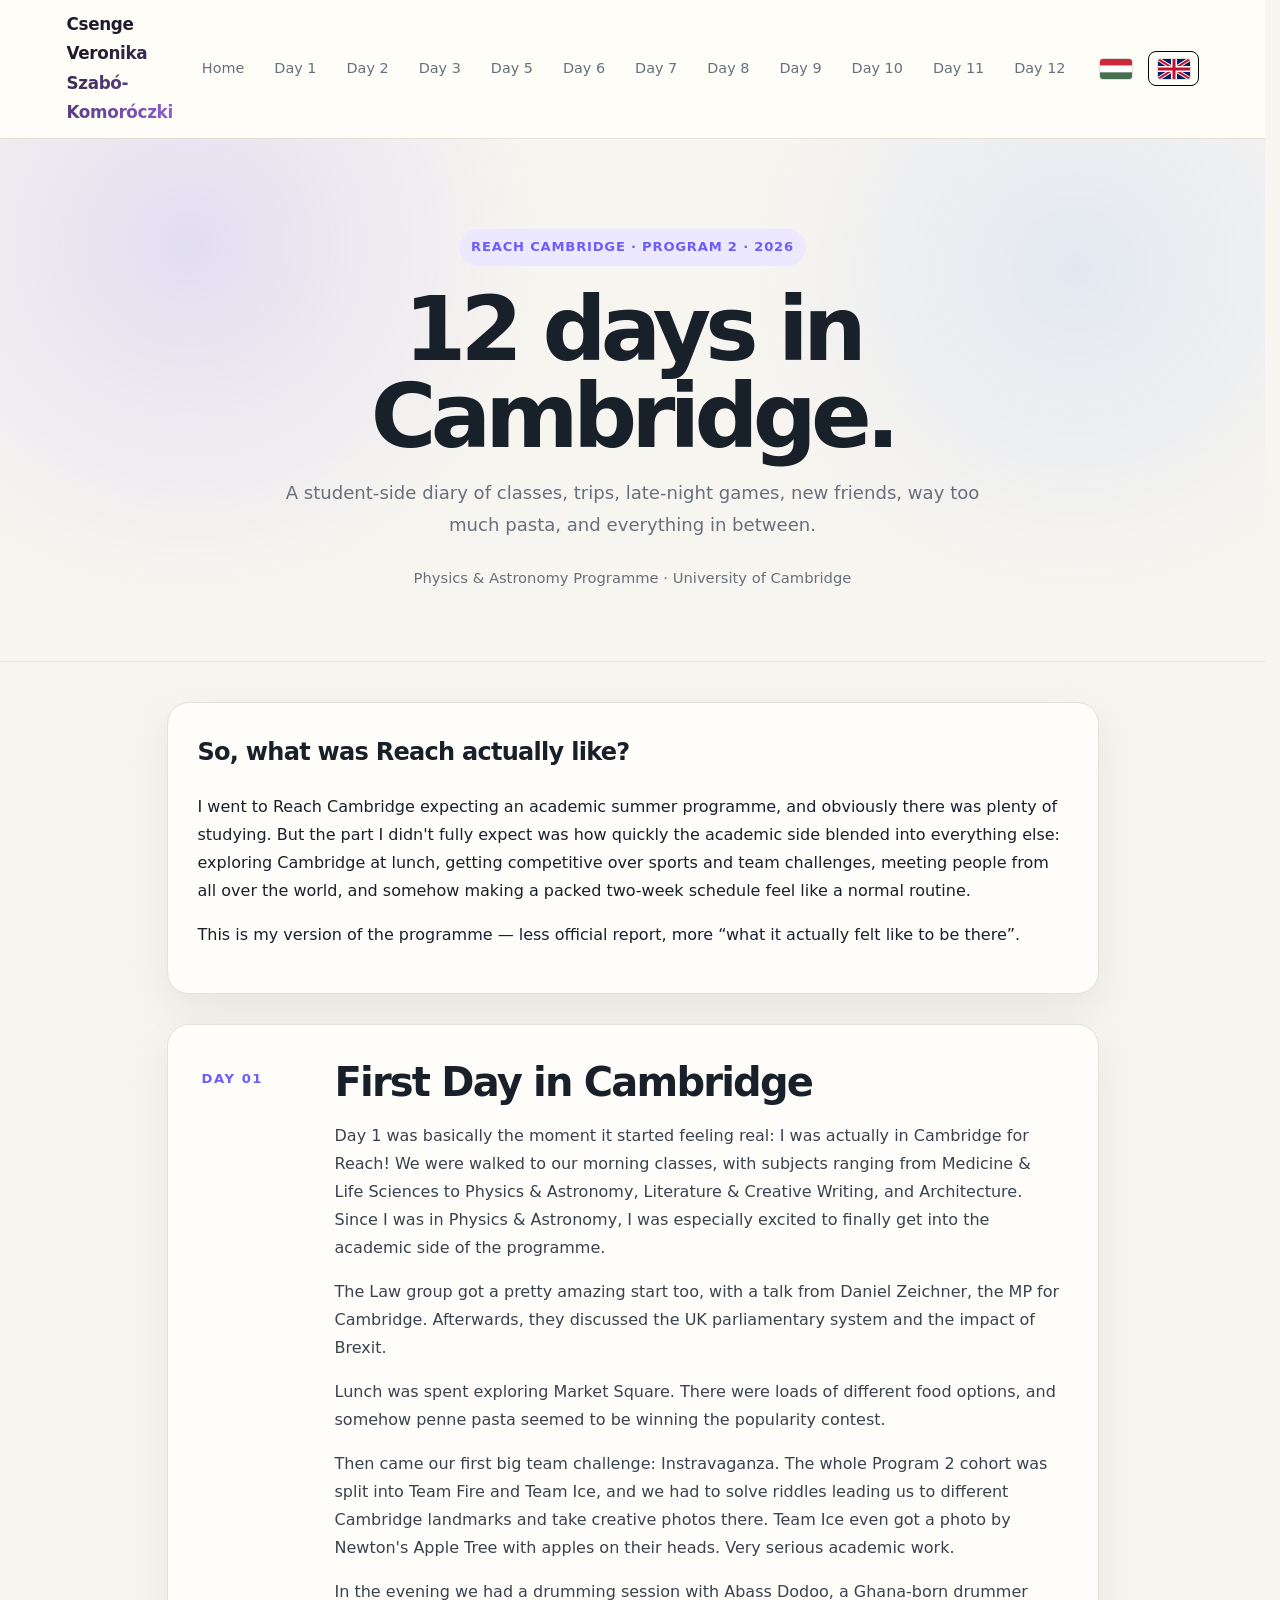
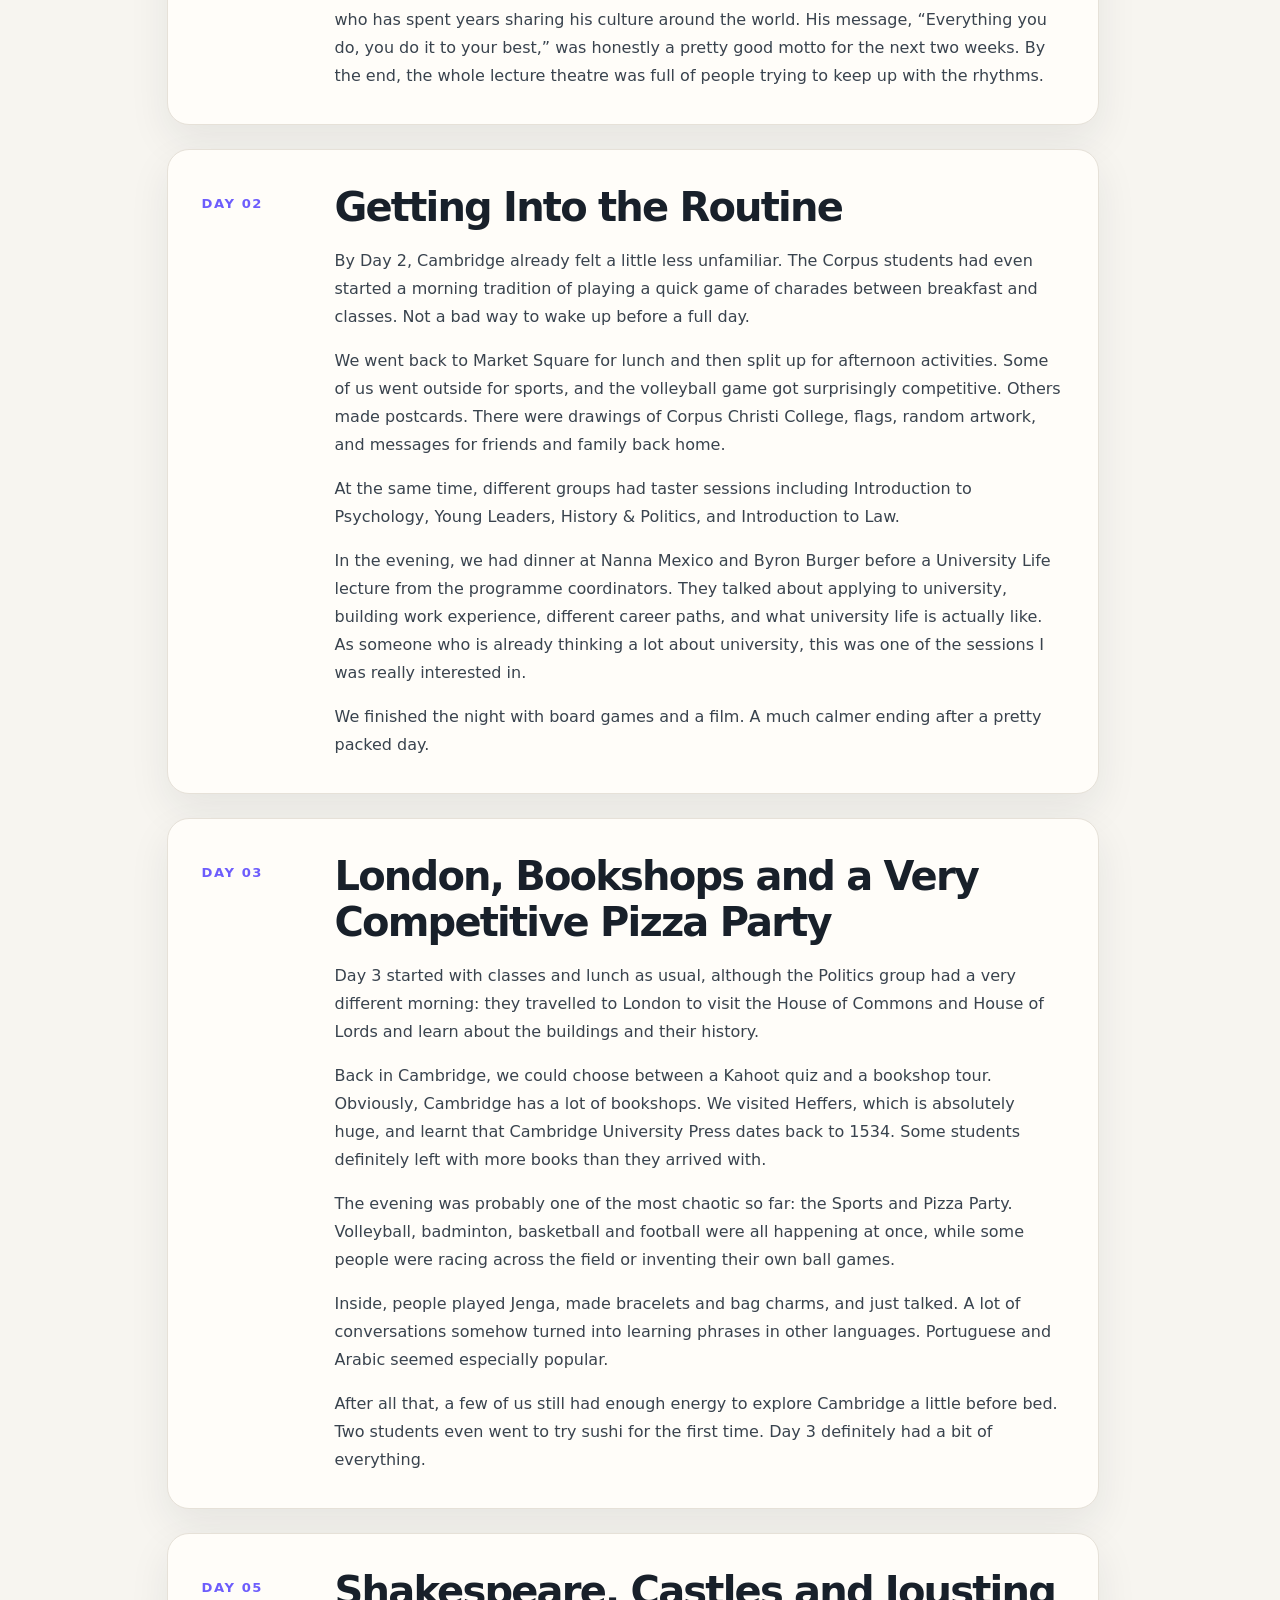
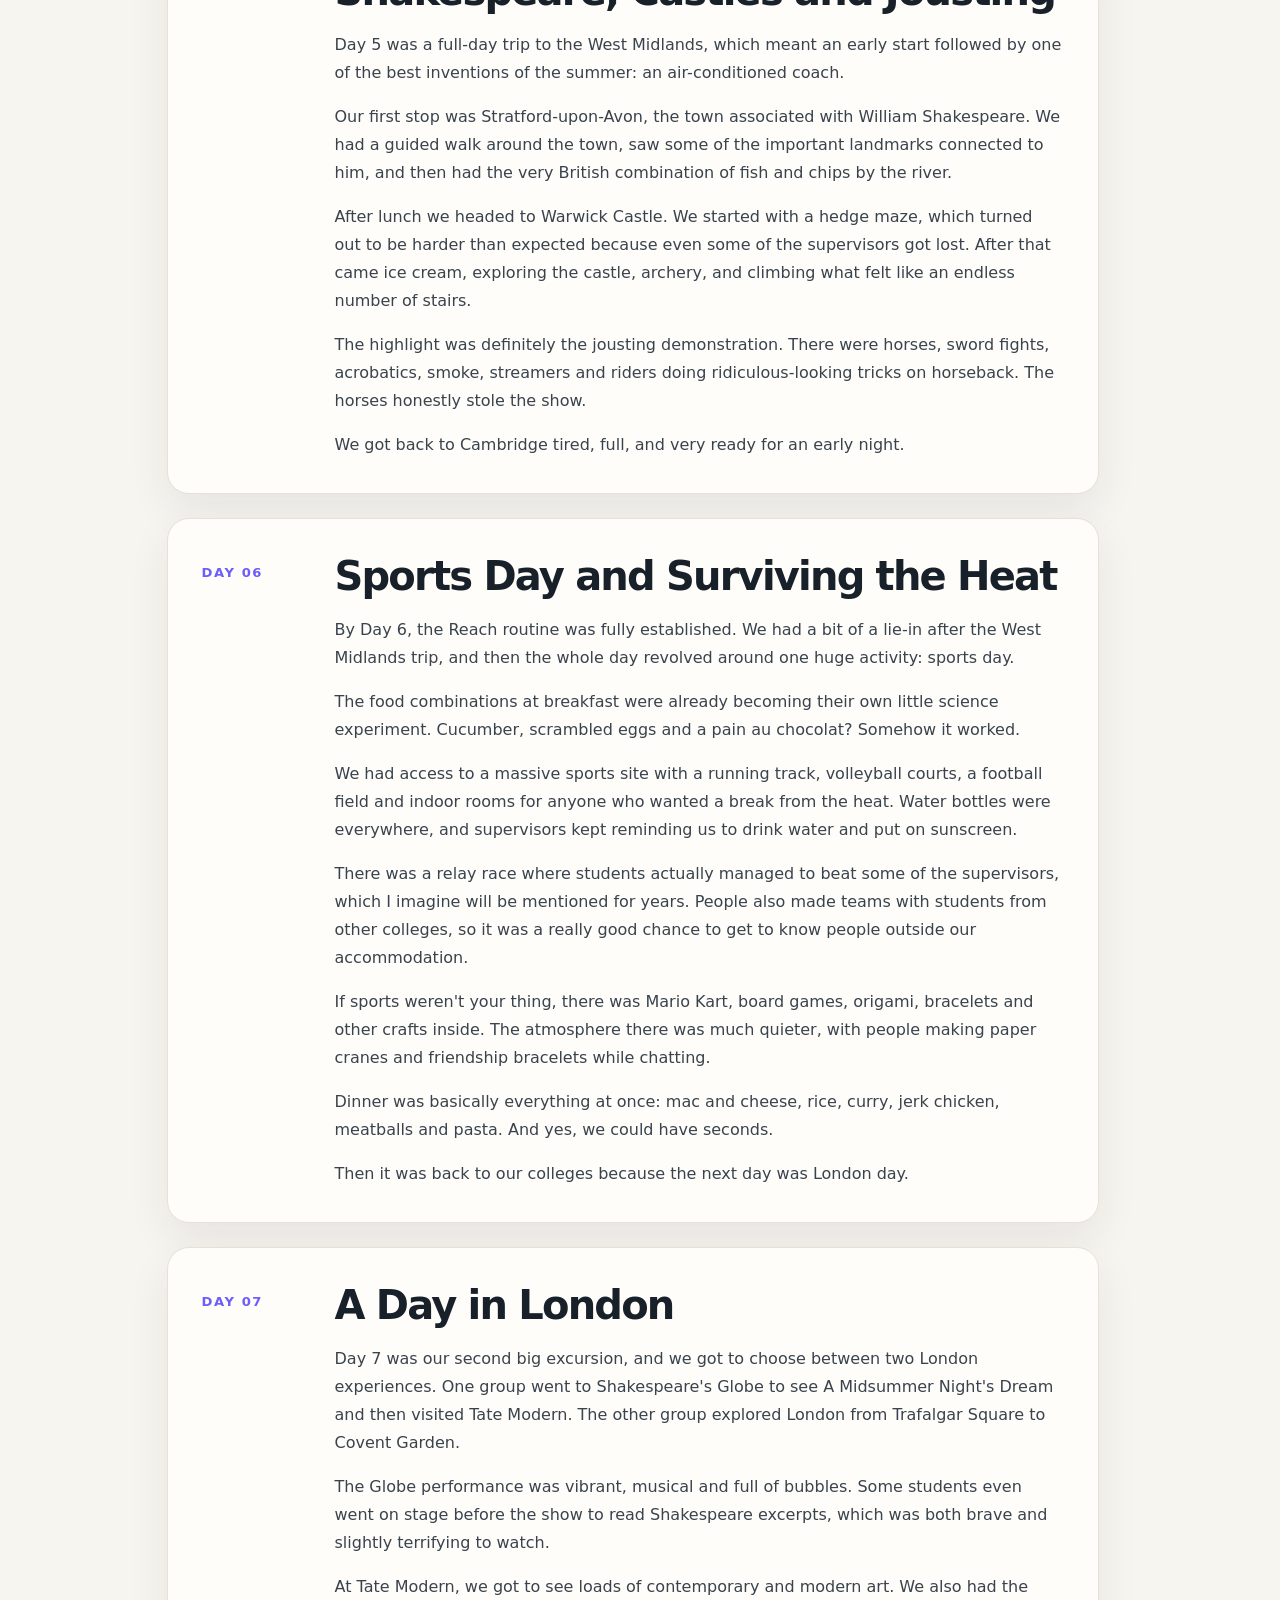
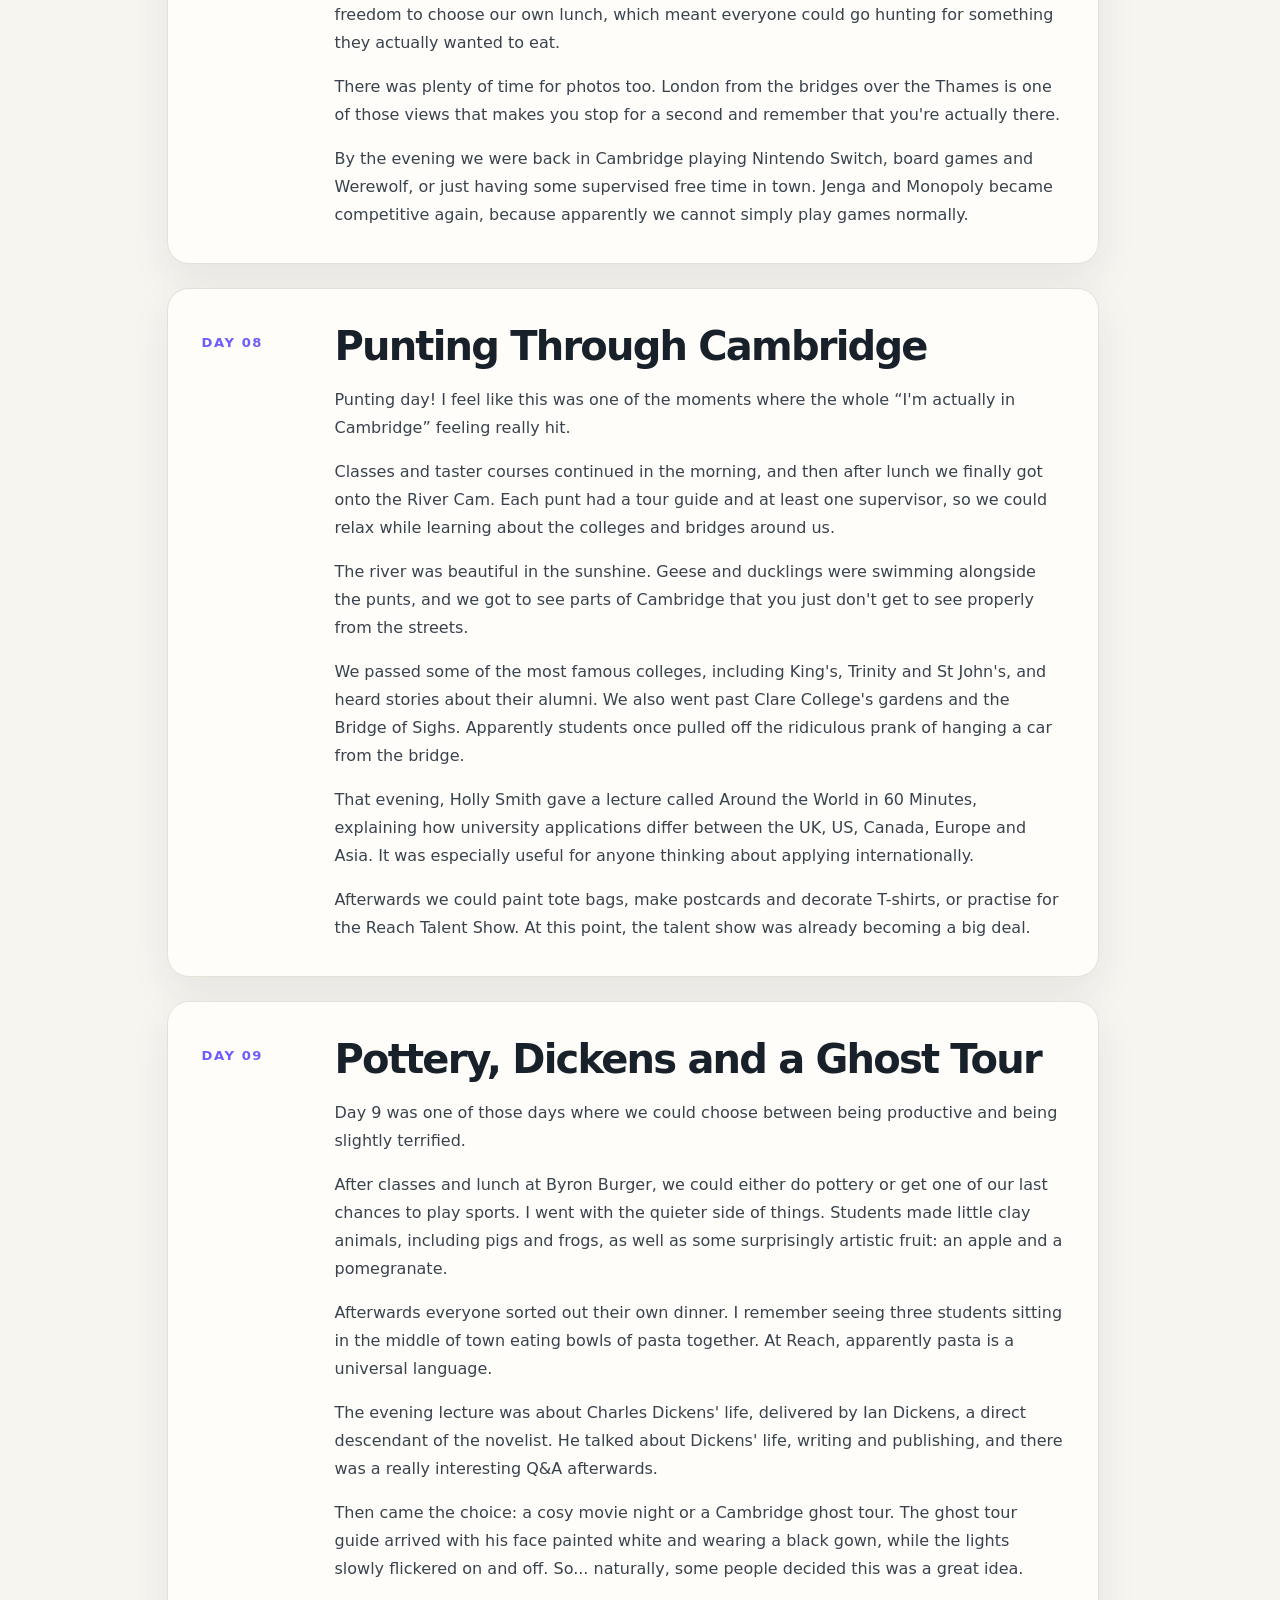
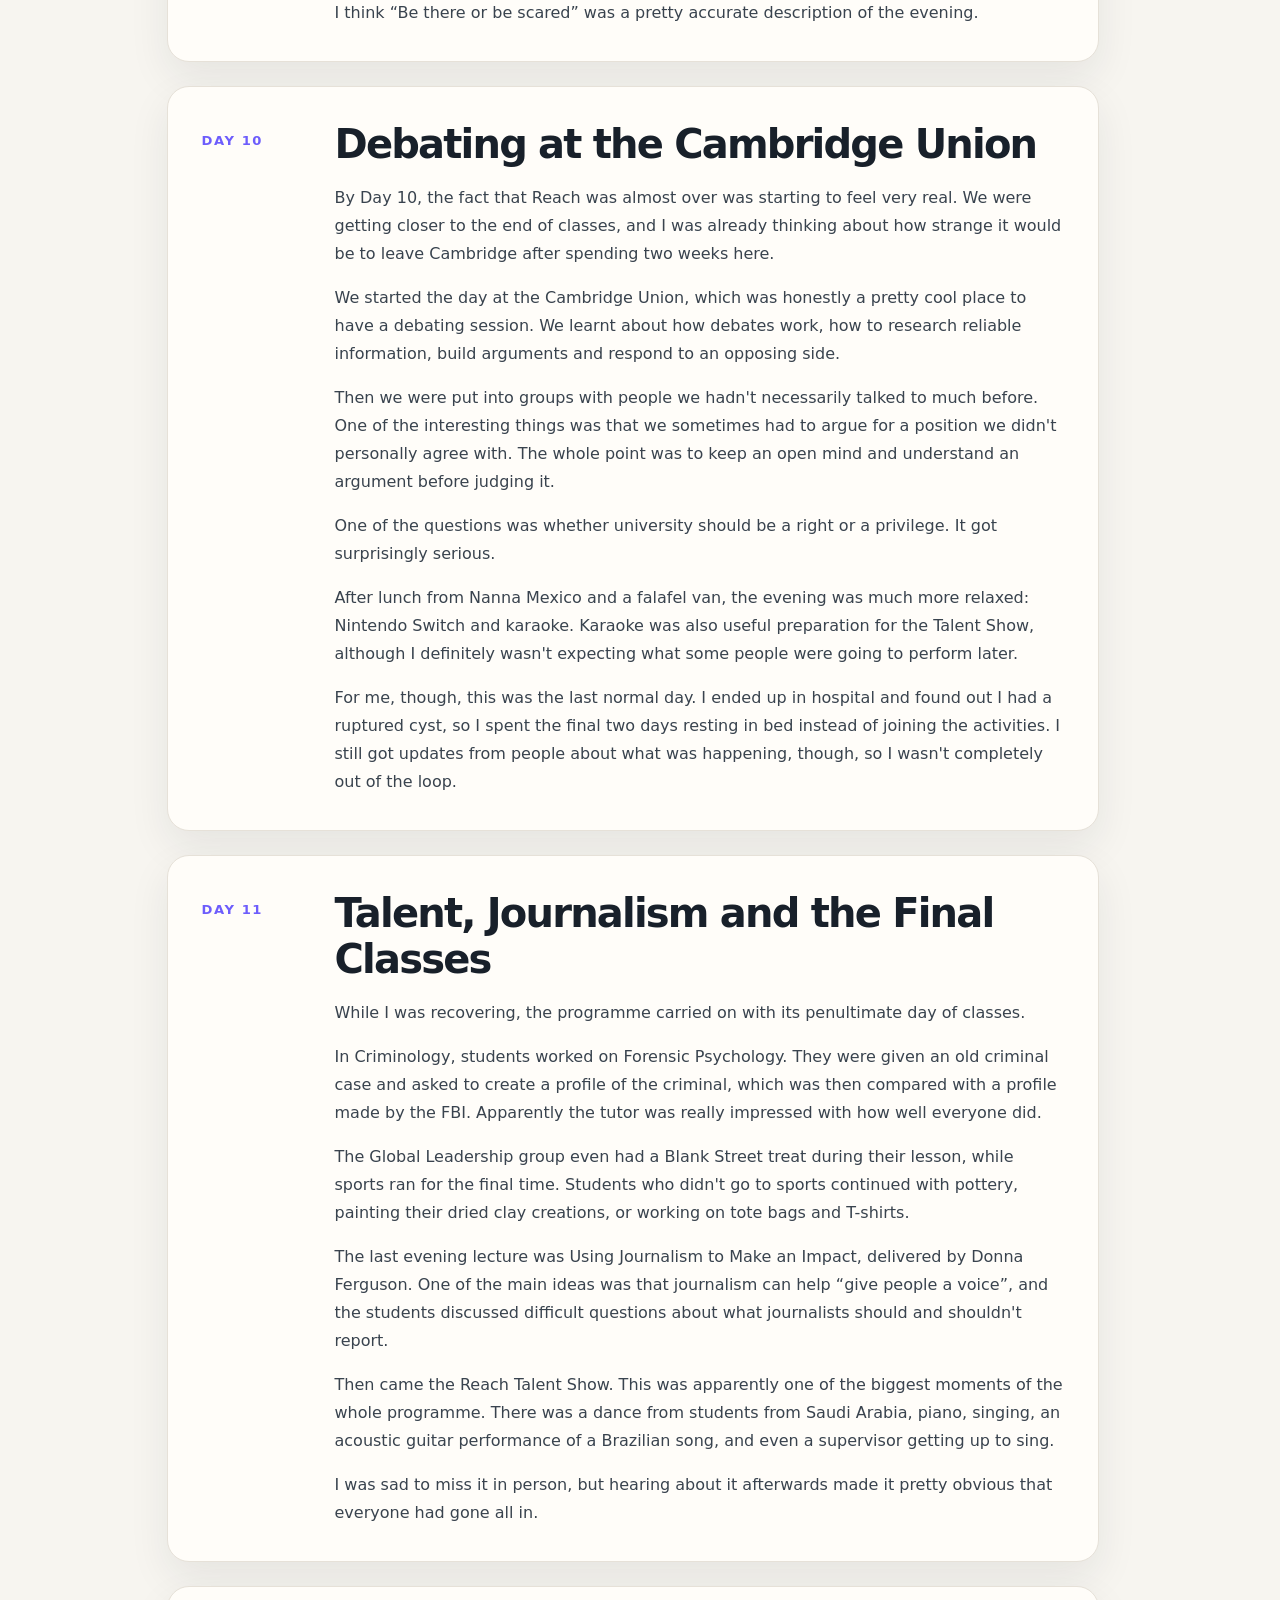
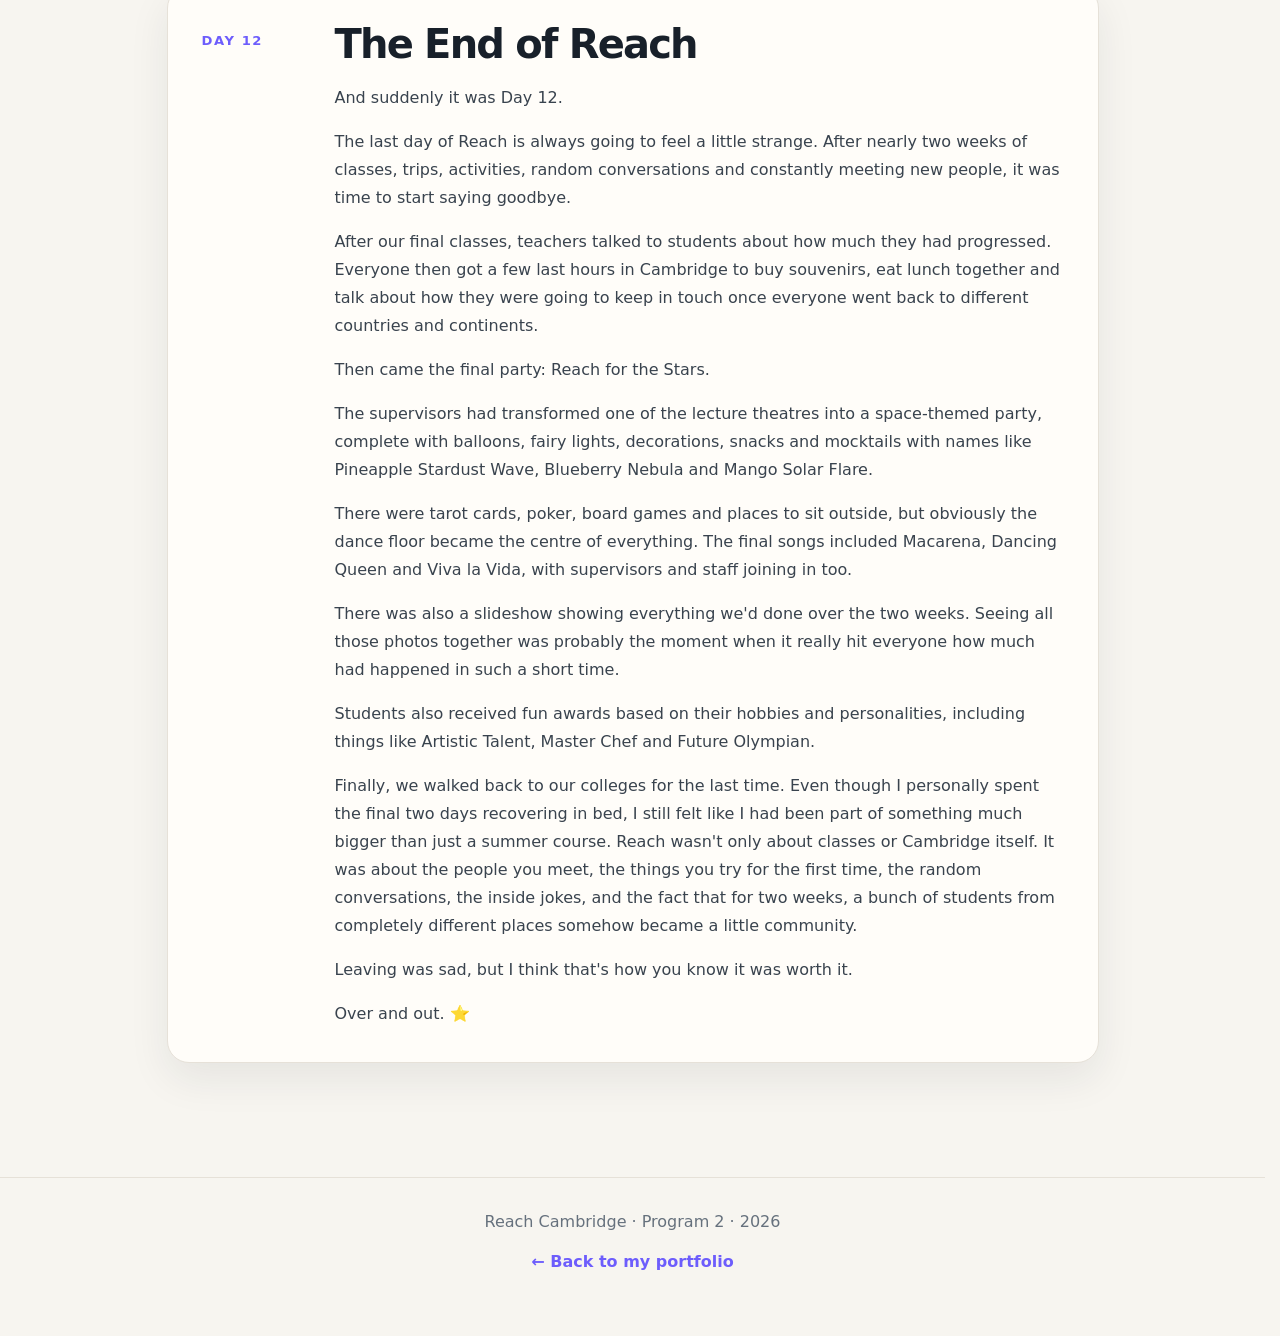
==== commit dd810f63: "Add files via upload" ====
--- a/blog.html
+++ b/blog.html
@@ -5,7 +5,7 @@
 <meta name="viewport" content="width=device-width, initial-scale=1.0">
 <link rel="stylesheet" href="style.css">
 <script src="translations.js" defer></script>
-<title>Reach Cambridge — My 12 Days in Cambridge</title>
+<title data-i18n="blogPageTitle">Reach Cambridge — My 12 Days in Cambridge</title>
 <style>
   :root {
     --bg: #f7f5f0;
@@ -202,7 +202,7 @@
       <span></span><span></span><span></span>
     </button>
 
-    <div class="blog-nav-actions" id="site-navigation">
+    <div class="blog-nav-actions" id="site-navigation" role="dialog" aria-modal="true" aria-label="Navigation" aria-hidden="true">
       <button class="menu-close" type="button" aria-label="Close navigation">&times;</button>
 
       <div class="nav-links">
@@ -232,7 +232,7 @@
           data-language="hu"
           aria-label="Magyar"
         >
-          🇭🇺 <span>HU</span>
+          <svg class="flag-icon" viewBox="0 0 32 20" role="img" aria-hidden="true"><rect width="32" height="6.67" fill="#ce2939"/><rect y="6.67" width="32" height="6.66" fill="#fff"/><rect y="13.33" width="32" height="6.67" fill="#477050"/></svg>
         </button>
 
         <button
@@ -240,7 +240,7 @@
           data-language="en"
           aria-label="English"
         >
-          🇬🇧 <span>EN</span>
+          <svg class="flag-icon" viewBox="0 0 32 20" role="img" aria-hidden="true"><rect width="32" height="20" fill="#012169"/><path d="M0 0 32 20M32 0 0 20" stroke="#fff" stroke-width="4"/><path d="M0 0 32 20M32 0 0 20" stroke="#c8102e" stroke-width="2"/><path d="M16 0v20M0 10h32" stroke="#fff" stroke-width="6"/><path d="M16 0v20M0 10h32" stroke="#c8102e" stroke-width="3"/></svg>
         </button>
 
       </div>
@@ -248,69 +248,69 @@
     </div>
 
   </div>
-  <div class="nav-overlay" aria-hidden="true"></div>
 </nav>
+<div class="nav-overlay" aria-hidden="true"></div>
 
 <header class="hero">
   <div class="hero-inner">
-    <span class="eyebrow">Reach Cambridge · Program 2 · 2026</span>
-    <h1>12 days in Cambridge.</h1>
-    <p>A student-side diary of classes, trips, late-night games, new friends, way too much pasta, and everything in between.</p>
-    <p class="hero-meta">Physics &amp; Astronomy Programme · University of Cambridge</p>
+    <span class="eyebrow" data-i18n="blogEyebrow">Reach Cambridge · Program 2 · 2026</span>
+    <h1 data-i18n="blogTitle">12 days in Cambridge.</h1>
+    <p data-i18n="blogSubtitle">A student-side diary of classes, trips, late-night games, new friends, way too much pasta, and everything in between.</p>
+    <p class="hero-meta" data-i18n="blogHeroMeta">Physics &amp; Astronomy Programme · University of Cambridge</p>
   </div>
 </header>
 
 <main>
   <section class="intro">
-    <h2>So, what was Reach actually like?</h2>
-    <p>I went to Reach Cambridge expecting an academic summer programme, and obviously there was plenty of studying. But the part I didn't fully expect was how quickly the academic side blended into everything else: exploring Cambridge at lunch, getting competitive over sports and team challenges, meeting people from all over the world, and somehow making a packed two-week schedule feel like a normal routine.</p>
-    <p>This is my version of the programme — less official report, more “what it actually felt like to be there”. </p>
+    <h2 data-i18n="blogIntroTitle">So, what was Reach actually like?</h2>
+    <p data-i18n="blogIntroP1">I went to Reach Cambridge expecting an academic summer programme, and obviously there was plenty of studying. But the part I didn't fully expect was how quickly the academic side blended into everything else: exploring Cambridge at lunch, getting competitive over sports and team challenges, meeting people from all over the world, and somehow making a packed two-week schedule feel like a normal routine.</p>
+    <p data-i18n="blogIntroP2">This is my version of the programme — less official report, more “what it actually felt like to be there”. </p>
   </section>
 
   
     <article class="day-card" id="day-1">
       <div class="day-number">DAY 01</div>
       <div class="day-content">
-        <h2>First Day in Cambridge</h2>
-        
-<p>Day 1 was basically the moment it started feeling real: I was actually in Cambridge for Reach! We were walked to our morning classes, with subjects ranging from Medicine &amp; Life Sciences to Physics &amp; Astronomy, Literature &amp; Creative Writing, and Architecture. Since I was in Physics &amp; Astronomy, I was especially excited to finally get into the academic side of the programme.</p>
-<p>The Law group got a pretty amazing start too, with a talk from Daniel Zeichner, the MP for Cambridge. Afterwards, they discussed the UK parliamentary system and the impact of Brexit.</p>
-<p>Lunch was spent exploring Market Square. There were loads of different food options, and somehow penne pasta seemed to be winning the popularity contest.</p>
-<p>Then came our first big team challenge: <strong>Instravaganza</strong>. The whole Program 2 cohort was split into Team Fire and Team Ice, and we had to solve riddles leading us to different Cambridge landmarks and take creative photos there. Team Ice even got a photo by Newton's Apple Tree with apples on their heads. Very serious academic work.</p>
-<p>In the evening we had a drumming session with Abass Dodoo, a Ghana-born drummer who has spent years sharing his culture around the world. His message, <em>“Everything you do, you do it to your best,”</em> was honestly a pretty good motto for the next two weeks. By the end, the whole lecture theatre was full of people trying to keep up with the rhythms.</p>
+        <h2 data-i18n="blogDay1Title">First Day in Cambridge</h2>
+        
+<p data-i18n="blogDay1P1">Day 1 was basically the moment it started feeling real: I was actually in Cambridge for Reach! We were walked to our morning classes, with subjects ranging from Medicine &amp; Life Sciences to Physics &amp; Astronomy, Literature &amp; Creative Writing, and Architecture. Since I was in Physics &amp; Astronomy, I was especially excited to finally get into the academic side of the programme.</p>
+<p data-i18n="blogDay1P2">The Law group got a pretty amazing start too, with a talk from Daniel Zeichner, the MP for Cambridge. Afterwards, they discussed the UK parliamentary system and the impact of Brexit.</p>
+<p data-i18n="blogDay1P3">Lunch was spent exploring Market Square. There were loads of different food options, and somehow penne pasta seemed to be winning the popularity contest.</p>
+<p data-i18n="blogDay1P4">Then came our first big team challenge: <strong>Instravaganza</strong>. The whole Program 2 cohort was split into Team Fire and Team Ice, and we had to solve riddles leading us to different Cambridge landmarks and take creative photos there. Team Ice even got a photo by Newton's Apple Tree with apples on their heads. Very serious academic work.</p>
+<p data-i18n="blogDay1P5">In the evening we had a drumming session with Abass Dodoo, a Ghana-born drummer who has spent years sharing his culture around the world. His message, <em>“Everything you do, you do it to your best,”</em> was honestly a pretty good motto for the next two weeks. By the end, the whole lecture theatre was full of people trying to keep up with the rhythms.</p>
 
       </div>
     </article>
     <article class="day-card" id="day-2">
       <div class="day-number">DAY 02</div>
       <div class="day-content">
-        <h2>Getting Into the Routine</h2>
-        
-<p>By Day 2, Cambridge already felt a little less unfamiliar. The Corpus students had even started a morning tradition of playing a quick game of charades between breakfast and classes. Not a bad way to wake up before a full day.</p>
-<p>We went back to Market Square for lunch and then split up for afternoon activities. Some of us went outside for sports, and the volleyball game got surprisingly competitive. Others made postcards. There were drawings of Corpus Christi College, flags, random artwork, and messages for friends and family back home.</p>
-<p>At the same time, different groups had taster sessions including Introduction to Psychology, Young Leaders, History &amp; Politics, and Introduction to Law.</p>
-<p>In the evening, we had dinner at Nanna Mexico and Byron Burger before a University Life lecture from the programme coordinators. They talked about applying to university, building work experience, different career paths, and what university life is actually like. As someone who is already thinking a lot about university, this was one of the sessions I was really interested in.</p>
-<p>We finished the night with board games and a film. A much calmer ending after a pretty packed day.</p>
+        <h2 data-i18n="blogDay2Title">Getting Into the Routine</h2>
+        
+<p data-i18n="blogDay2P1">By Day 2, Cambridge already felt a little less unfamiliar. The Corpus students had even started a morning tradition of playing a quick game of charades between breakfast and classes. Not a bad way to wake up before a full day.</p>
+<p data-i18n="blogDay2P2">We went back to Market Square for lunch and then split up for afternoon activities. Some of us went outside for sports, and the volleyball game got surprisingly competitive. Others made postcards. There were drawings of Corpus Christi College, flags, random artwork, and messages for friends and family back home.</p>
+<p data-i18n="blogDay2P3">At the same time, different groups had taster sessions including Introduction to Psychology, Young Leaders, History &amp; Politics, and Introduction to Law.</p>
+<p data-i18n="blogDay2P4">In the evening, we had dinner at Nanna Mexico and Byron Burger before a University Life lecture from the programme coordinators. They talked about applying to university, building work experience, different career paths, and what university life is actually like. As someone who is already thinking a lot about university, this was one of the sessions I was really interested in.</p>
+<p data-i18n="blogDay2P5">We finished the night with board games and a film. A much calmer ending after a pretty packed day.</p>
 
       </div>
     </article>
     <article class="day-card" id="day-3">
       <div class="day-number">DAY 03</div>
       <div class="day-content">
-        <h2>London, Bookshops and a Very Competitive Pizza Party</h2>
-        
-<p>Day 3 started with classes and lunch as usual, although the Politics group had a very different morning: they travelled to London to visit the House of Commons and House of Lords and learn about the buildings and their history.</p>
-<p>Back in Cambridge, we could choose between a Kahoot quiz and a bookshop tour. Obviously, Cambridge has <em>a lot</em> of bookshops. We visited Heffers, which is absolutely huge, and learnt that Cambridge University Press dates back to 1534. Some students definitely left with more books than they arrived with.</p>
-<p>The evening was probably one of the most chaotic so far: the <strong>Sports and Pizza Party</strong>. Volleyball, badminton, basketball and football were all happening at once, while some people were racing across the field or inventing their own ball games.</p>
-<p>Inside, people played Jenga, made bracelets and bag charms, and just talked. A lot of conversations somehow turned into learning phrases in other languages. Portuguese and Arabic seemed especially popular.</p>
-<p>After all that, a few of us still had enough energy to explore Cambridge a little before bed. Two students even went to try sushi for the first time. Day 3 definitely had a bit of everything.</p>
+        <h2 data-i18n="blogDay3Title">London, Bookshops and a Very Competitive Pizza Party</h2>
+        
+<p data-i18n="blogDay3P1">Day 3 started with classes and lunch as usual, although the Politics group had a very different morning: they travelled to London to visit the House of Commons and House of Lords and learn about the buildings and their history.</p>
+<p data-i18n="blogDay3P2">Back in Cambridge, we could choose between a Kahoot quiz and a bookshop tour. Obviously, Cambridge has <em>a lot</em> of bookshops. We visited Heffers, which is absolutely huge, and learnt that Cambridge University Press dates back to 1534. Some students definitely left with more books than they arrived with.</p>
+<p data-i18n="blogDay3P3">The evening was probably one of the most chaotic so far: the <strong>Sports and Pizza Party</strong>. Volleyball, badminton, basketball and football were all happening at once, while some people were racing across the field or inventing their own ball games.</p>
+<p data-i18n="blogDay3P4">Inside, people played Jenga, made bracelets and bag charms, and just talked. A lot of conversations somehow turned into learning phrases in other languages. Portuguese and Arabic seemed especially popular.</p>
+<p data-i18n="blogDay3P5">After all that, a few of us still had enough energy to explore Cambridge a little before bed. Two students even went to try sushi for the first time. Day 3 definitely had a bit of everything.</p>
 
       </div>
     </article>
     <article class="day-card" id="day-5">
       <div class="day-number">DAY 05</div>
       <div class="day-content">
-        <h2>Shakespeare, Castles and Jousting</h2>
+        <h2 data-i18n="blogDay5Title">Shakespeare, Castles and Jousting</h2>
         
 <p>Day 5 was a full-day trip to the West Midlands, which meant an early start followed by one of the best inventions of the summer: an air-conditioned coach.</p>
 <p>Our first stop was Stratford-upon-Avon, the town associated with William Shakespeare. We had a guided walk around the town, saw some of the important landmarks connected to him, and then had the very British combination of fish and chips by the river.</p>
@@ -323,7 +323,7 @@
     <article class="day-card" id="day-6">
       <div class="day-number">DAY 06</div>
       <div class="day-content">
-        <h2>Sports Day and Surviving the Heat</h2>
+        <h2 data-i18n="blogDay6Title">Sports Day and Surviving the Heat</h2>
         
 <p>By Day 6, the Reach routine was fully established. We had a bit of a lie-in after the West Midlands trip, and then the whole day revolved around one huge activity: sports day.</p>
 <p>The food combinations at breakfast were already becoming their own little science experiment. Cucumber, scrambled eggs and a pain au chocolat? Somehow it worked.</p>
@@ -338,7 +338,7 @@
     <article class="day-card" id="day-7">
       <div class="day-number">DAY 07</div>
       <div class="day-content">
-        <h2>A Day in London</h2>
+        <h2 data-i18n="blogDay7Title">A Day in London</h2>
         
 <p>Day 7 was our second big excursion, and we got to choose between two London experiences. One group went to Shakespeare's Globe to see <em>A Midsummer Night's Dream</em> and then visited Tate Modern. The other group explored London from Trafalgar Square to Covent Garden.</p>
 <p>The Globe performance was vibrant, musical and full of bubbles. Some students even went on stage before the show to read Shakespeare excerpts, which was both brave and slightly terrifying to watch.</p>
@@ -351,7 +351,7 @@
     <article class="day-card" id="day-8">
       <div class="day-number">DAY 08</div>
       <div class="day-content">
-        <h2>Punting Through Cambridge</h2>
+        <h2 data-i18n="blogDay8Title">Punting Through Cambridge</h2>
         
 <p><strong>Punting day!</strong> I feel like this was one of the moments where the whole “I'm actually in Cambridge” feeling really hit.</p>
 <p>Classes and taster courses continued in the morning, and then after lunch we finally got onto the River Cam. Each punt had a tour guide and at least one supervisor, so we could relax while learning about the colleges and bridges around us.</p>
@@ -365,7 +365,7 @@
     <article class="day-card" id="day-9">
       <div class="day-number">DAY 09</div>
       <div class="day-content">
-        <h2>Pottery, Dickens and a Ghost Tour</h2>
+        <h2 data-i18n="blogDay9Title">Pottery, Dickens and a Ghost Tour</h2>
         
 <p>Day 9 was one of those days where we could choose between being productive and being slightly terrified.</p>
 <p>After classes and lunch at Byron Burger, we could either do pottery or get one of our last chances to play sports. I went with the quieter side of things. Students made little clay animals, including pigs and frogs, as well as some surprisingly artistic fruit: an apple and a pomegranate.</p>
@@ -379,7 +379,7 @@
     <article class="day-card" id="day-10">
       <div class="day-number">DAY 10</div>
       <div class="day-content">
-        <h2>Debating at the Cambridge Union</h2>
+        <h2 data-i18n="blogDay10Title">Debating at the Cambridge Union</h2>
         
 <p>By Day 10, the fact that Reach was almost over was starting to feel very real. We were getting closer to the end of classes, and I was already thinking about how strange it would be to leave Cambridge after spending two weeks here.</p>
 <p>We started the day at the <strong>Cambridge Union</strong>, which was honestly a pretty cool place to have a debating session. We learnt about how debates work, how to research reliable information, build arguments and respond to an opposing side.</p>
@@ -393,7 +393,7 @@
     <article class="day-card" id="day-11">
       <div class="day-number">DAY 11</div>
       <div class="day-content">
-        <h2>Talent, Journalism and the Final Classes</h2>
+        <h2 data-i18n="blogDay11Title">Talent, Journalism and the Final Classes</h2>
         
 <p>While I was recovering, the programme carried on with its penultimate day of classes.</p>
 <p>In Criminology, students worked on <strong>Forensic Psychology</strong>. They were given an old criminal case and asked to create a profile of the criminal, which was then compared with a profile made by the FBI. Apparently the tutor was really impressed with how well everyone did.</p>
@@ -407,7 +407,7 @@
     <article class="day-card" id="day-12">
       <div class="day-number">DAY 12</div>
       <div class="day-content">
-        <h2>The End of Reach</h2>
+        <h2 data-i18n="blogDay12Title">The End of Reach</h2>
         
 <p>And suddenly it was Day 12.</p>
 <p>The last day of Reach is always going to feel a little strange. After nearly two weeks of classes, trips, activities, random conversations and constantly meeting new people, it was time to start saying goodbye.</p>
@@ -426,8 +426,8 @@
 </main>
 
 <footer>
-  <div>Reach Cambridge · Program 2 · 2026</div>
-  <a class="back" href="index.html">← Back to my portfolio</a>
+  <div data-i18n="blogFooter">Reach Cambridge · Program 2 · 2026</div>
+  <a class="back" href="index.html" data-i18n="blogBack">← Back to my portfolio</a>
 </footer>
 </body>
 </html>
--- a/style.css
+++ b/style.css
@@ -55,7 +55,7 @@
 .hero-inner { max-width: var(--maxw); margin: 0 auto; padding: 0 1.5rem; }
 .hero-badge { display: inline-flex; align-items: center; gap: 0.5rem; background: var(--surface); border: 1px solid var(--border); color: var(--primary-dark); font-size: 0.85rem; font-weight: 600; padding: 0.4rem 0.9rem; border-radius: 999px; box-shadow: var(--shadow); }
 .hero-badge::before { content: ''; width: 8px; height: 8px; border-radius: 50%; background: var(--accent-dark); }
-.hero-name { font-size: clamp(2.2rem, 6vw, 3.8rem); font-weight: 800; letter-spacing: -0.03em; line-height: 1.05; margin: 1.5rem 0 0.5rem; background: linear-gradient(120deg, var(--text) 30%, var(--primary-dark)); -webkit-background-clip: text; background-clip: text; -webkit-text-fill-color: transparent; }
+.hero-name { font-size: clamp(2.2rem, 6vw, 3.8rem); font-weight: 800; letter-spacing: -0.03em; line-height: 1.15; margin: 1.5rem 0 0.5rem; padding: 0.08em 0 0.12em; background: linear-gradient(120deg, var(--text) 30%, var(--primary-dark)); -webkit-background-clip: text; background-clip: text; -webkit-text-fill-color: transparent; }
 .hero-role { font-size: clamp(1rem, 2.2vw, 1.25rem); font-weight: 600; color: var(--primary-dark); margin: 0 0 1rem; }
 .hero-tagline { font-size: clamp(1.05rem, 2.2vw, 1.3rem); color: var(--text-muted); max-width: 56ch; margin: 0 0 2rem; }
 .hero-actions { display: flex; gap: 0.9rem; flex-wrap: wrap; }
@@ -106,6 +106,7 @@
 }
 
 .nav-actions { display: flex; align-items: center; gap: 1rem; min-width: 0; }
+.nav-actions, .blog-nav-actions { position: static; width: auto; max-width: none; height: auto; padding: 0; flex-direction: row; align-items: center; overflow: visible; background: transparent; box-shadow: none; transform: none; visibility: visible; pointer-events: auto; }
 
 /* =========================
    LANGUAGE SWITCHER
@@ -147,6 +148,15 @@
     border-color: currentColor;
 }
 
+.flag-icon {
+    display: block;
+    width: 2rem;
+    height: 1.25rem;
+    flex: 0 0 auto;
+    border-radius: 0.18rem;
+    box-shadow: 0 0 0 1px rgba(31, 27, 45, 0.14);
+}
+
 
 /* =========================
    ACTIVE NAVIGATION ITEM
@@ -158,8 +168,9 @@
 }
 
 @media (max-width: 899px) {
-    body.menu-open { overflow: hidden; }
-    .nav { backdrop-filter: 12px; }
+    body.menu-open { overflow: hidden; padding-top: var(--menu-nav-height, 0px); }
+    .nav { backdrop-filter: none; }
+    body.menu-open .nav { position: fixed; top: 0; left: 0; right: 0; z-index: 99; }
     .nav-inner { overflow: visible; }
     .menu-toggle { display: inline-flex; width: 2.75rem; height: 2.75rem; margin-left: auto; padding: 0.65rem; flex-direction: column; justify-content: center; gap: 0.3rem; border: 0; border-radius: 0.7rem; background: transparent; color: var(--text); cursor: pointer; box-shadow: none; transition: background-color 0.2s ease; }
     .menu-toggle:active, .menu-close:active { background: rgba(99, 90, 118, 0.14); }
@@ -169,18 +180,21 @@
     .nav-link:focus-visible,
     .nav-dropdown-menu a:focus-visible,
     .language-switcher button:focus-visible { outline: 3px solid var(--accent-dark); outline-offset: 2px; }
-    .nav-actions, .nav .blog-nav-actions { position: fixed; inset: 0 0 0 auto; z-index: 101; display: flex; width: min(22rem, 88vw); max-width: 100%; height: 100dvh; padding: 5.5rem 1.25rem 1.5rem; flex-direction: column; align-items: stretch; gap: 1.5rem; overflow-y: auto; overflow-x: hidden; overscroll-behavior: contain; background: var(--surface); box-shadow: -18px 0 45px rgba(31, 27, 45, 0.18); transform: translate3d(100%, 0, 0); visibility: hidden; pointer-events: none; will-change: transform; transition: transform 0.24s ease, visibility 0s linear 0.24s; }
-    .nav-actions.is-visible, .nav .blog-nav-actions.is-visible { visibility: visible; pointer-events: auto; transition-delay: 0s; }
-    .nav-actions.is-open, .nav .blog-nav-actions.is-open { transform: translate3d(0, 0, 0); }
+    .nav-actions, .blog-nav-actions { position: fixed; inset: 0 0 0 auto; z-index: 101; display: flex; width: min(22rem, 88vw); max-width: 100%; height: 100dvh; padding: 5.5rem 1.25rem 1.5rem; flex-direction: column; align-items: stretch; gap: 1.5rem; overflow-y: auto; overflow-x: hidden; overscroll-behavior: contain; background: var(--surface); box-shadow: -18px 0 45px rgba(31, 27, 45, 0.18); transform: translate3d(100%, 0, 0); visibility: hidden; pointer-events: none; transition: transform 0.24s ease, visibility 0s linear 0.24s; }
+    .nav-actions.is-open, .blog-nav-actions.is-open { transform: translate3d(0, 0, 0); visibility: visible; pointer-events: auto; transition-delay: 0s; }
     .menu-close { display: inline-grid; position: absolute; top: 1rem; right: 1rem; place-items: center; width: 2.75rem; height: 2.75rem; border: 0; border-radius: 0.7rem; background: transparent; color: var(--text); font-size: 1.7rem; line-height: 1; cursor: pointer; transition: background-color 0.2s ease; }
-    .nav-actions .nav-links, .nav .blog-nav-actions .nav-links { display: flex; width: 100%; min-width: 0; flex-direction: column; align-items: stretch; gap: 0.35rem; overflow: visible; white-space: normal; }
-    .nav-actions .nav-link, .nav .blog-nav-actions .nav-links a { display: block; width: 100%; padding: 0.8rem 0.85rem; border-radius: 0.6rem; font-size: 1rem; }
+    .nav-actions .nav-links, .blog-nav-actions .nav-links { display: flex; width: 100%; min-width: 0; flex-direction: column; align-items: stretch; gap: 0.35rem; overflow: visible; white-space: normal; }
+    .nav-actions .nav-link, .blog-nav-actions .nav-links a { display: block; width: 100%; padding: 0.8rem 0.85rem; border-radius: 0.6rem; font-size: 1rem; }
     .nav-dropdown { width: 100%; }
     .nav-dropdown-menu { position: static; display: block; min-width: 0; margin: 0.2rem 0 0.4rem 0.8rem; padding: 0 0 0 0.7rem; border: 0; border-left: 2px solid var(--primary-light); border-radius: 0; box-shadow: none; }
     .nav-dropdown-menu a { padding: 0.65rem 0.75rem; font-size: 0.95rem; }
-    .nav-actions .language-switcher, .nav .blog-nav-actions .language-switcher { justify-content: flex-start; padding-top: 1rem; border-top: 1px solid var(--border); }
+    .nav-actions .language-switcher, .blog-nav-actions .language-switcher { justify-content: flex-start; padding-top: 1rem; border-top: 1px solid var(--border); }
     .nav-overlay { display: block; position: fixed; inset: 0; z-index: 100; background: rgba(18, 15, 28, 0.58); opacity: 0; visibility: hidden; pointer-events: none; transition: opacity 0.24s ease, visibility 0s linear 0.24s; }
-    .nav-overlay.is-visible { opacity: 1; visibility: visible; pointer-events: auto; transition-delay: 0s; }
+    .nav-overlay.is-open { opacity: 1; visibility: visible; pointer-events: auto; transition-delay: 0s; }
+}
+
+@media (prefers-reduced-motion: reduce) {
+    .nav-actions, .blog-nav-actions, .nav-overlay { transition-duration: 0.001ms; }
 }
 
 @media (max-width: 600px) {
